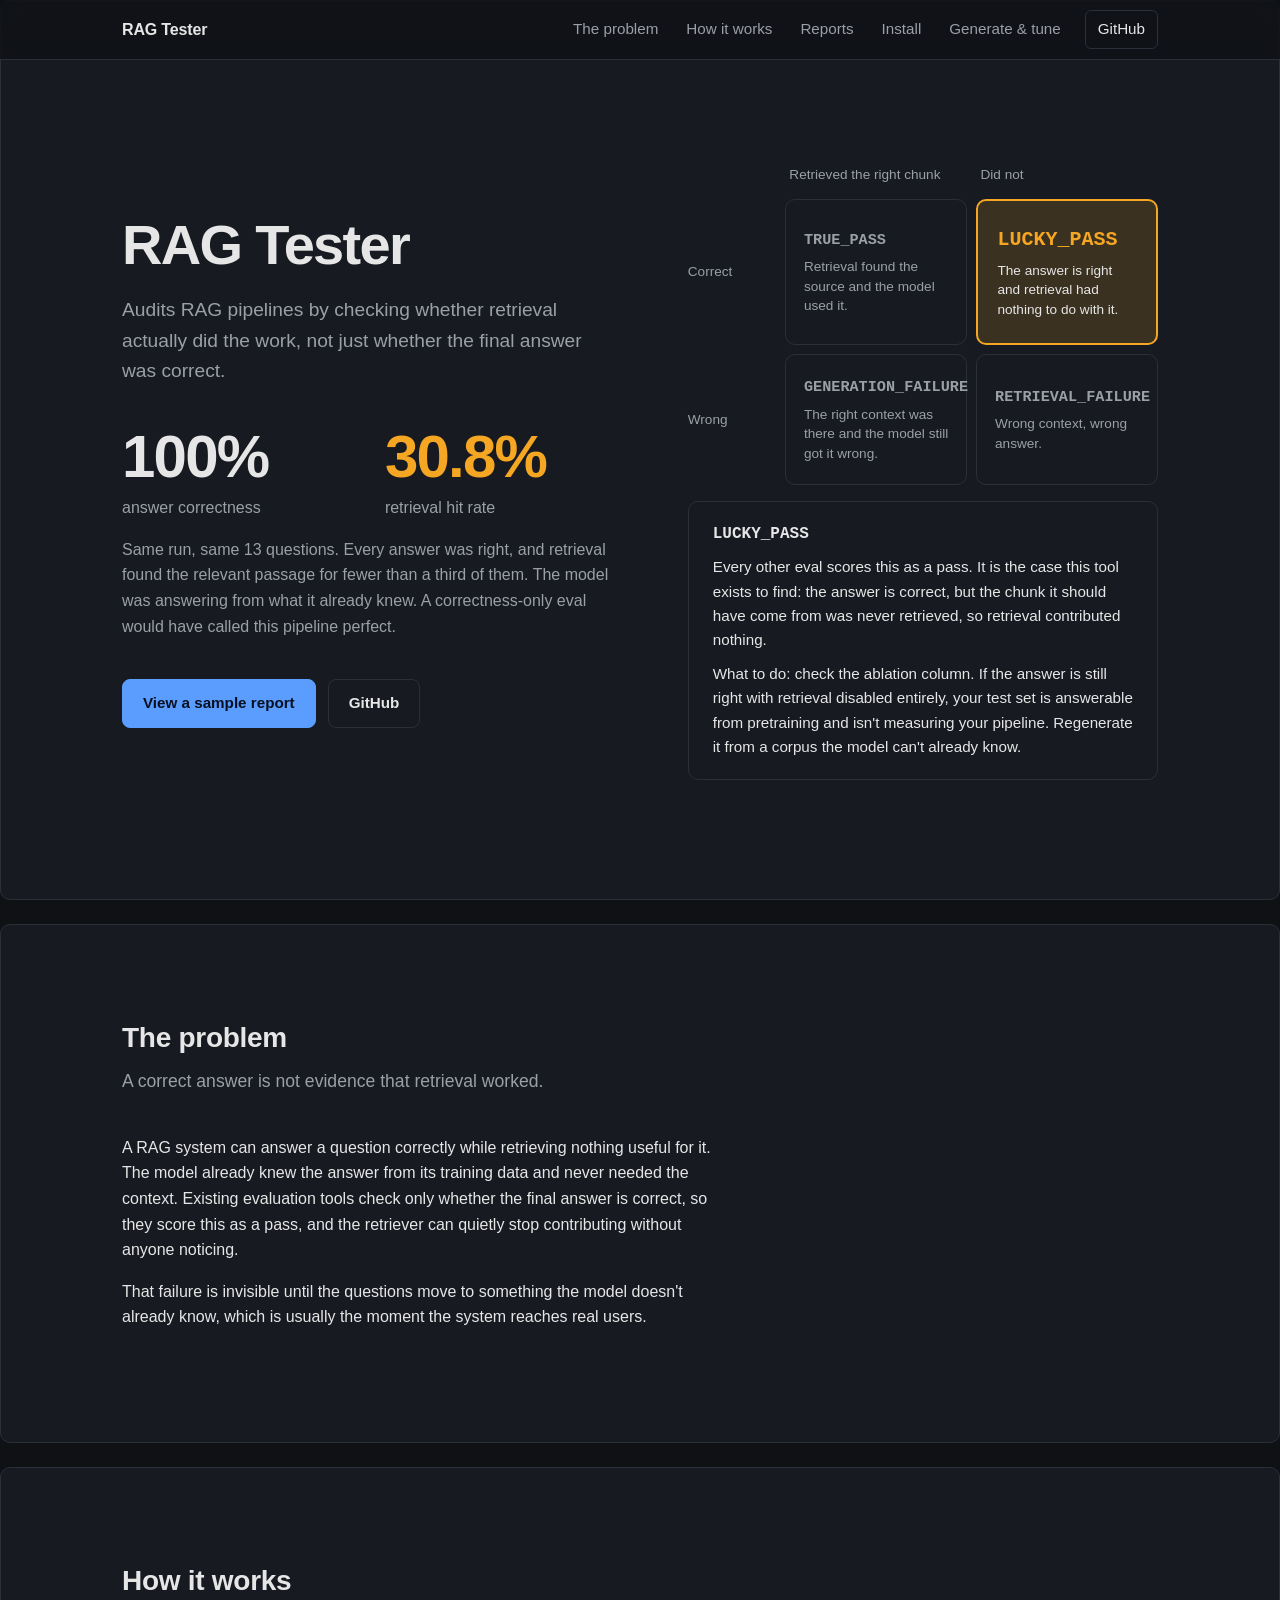
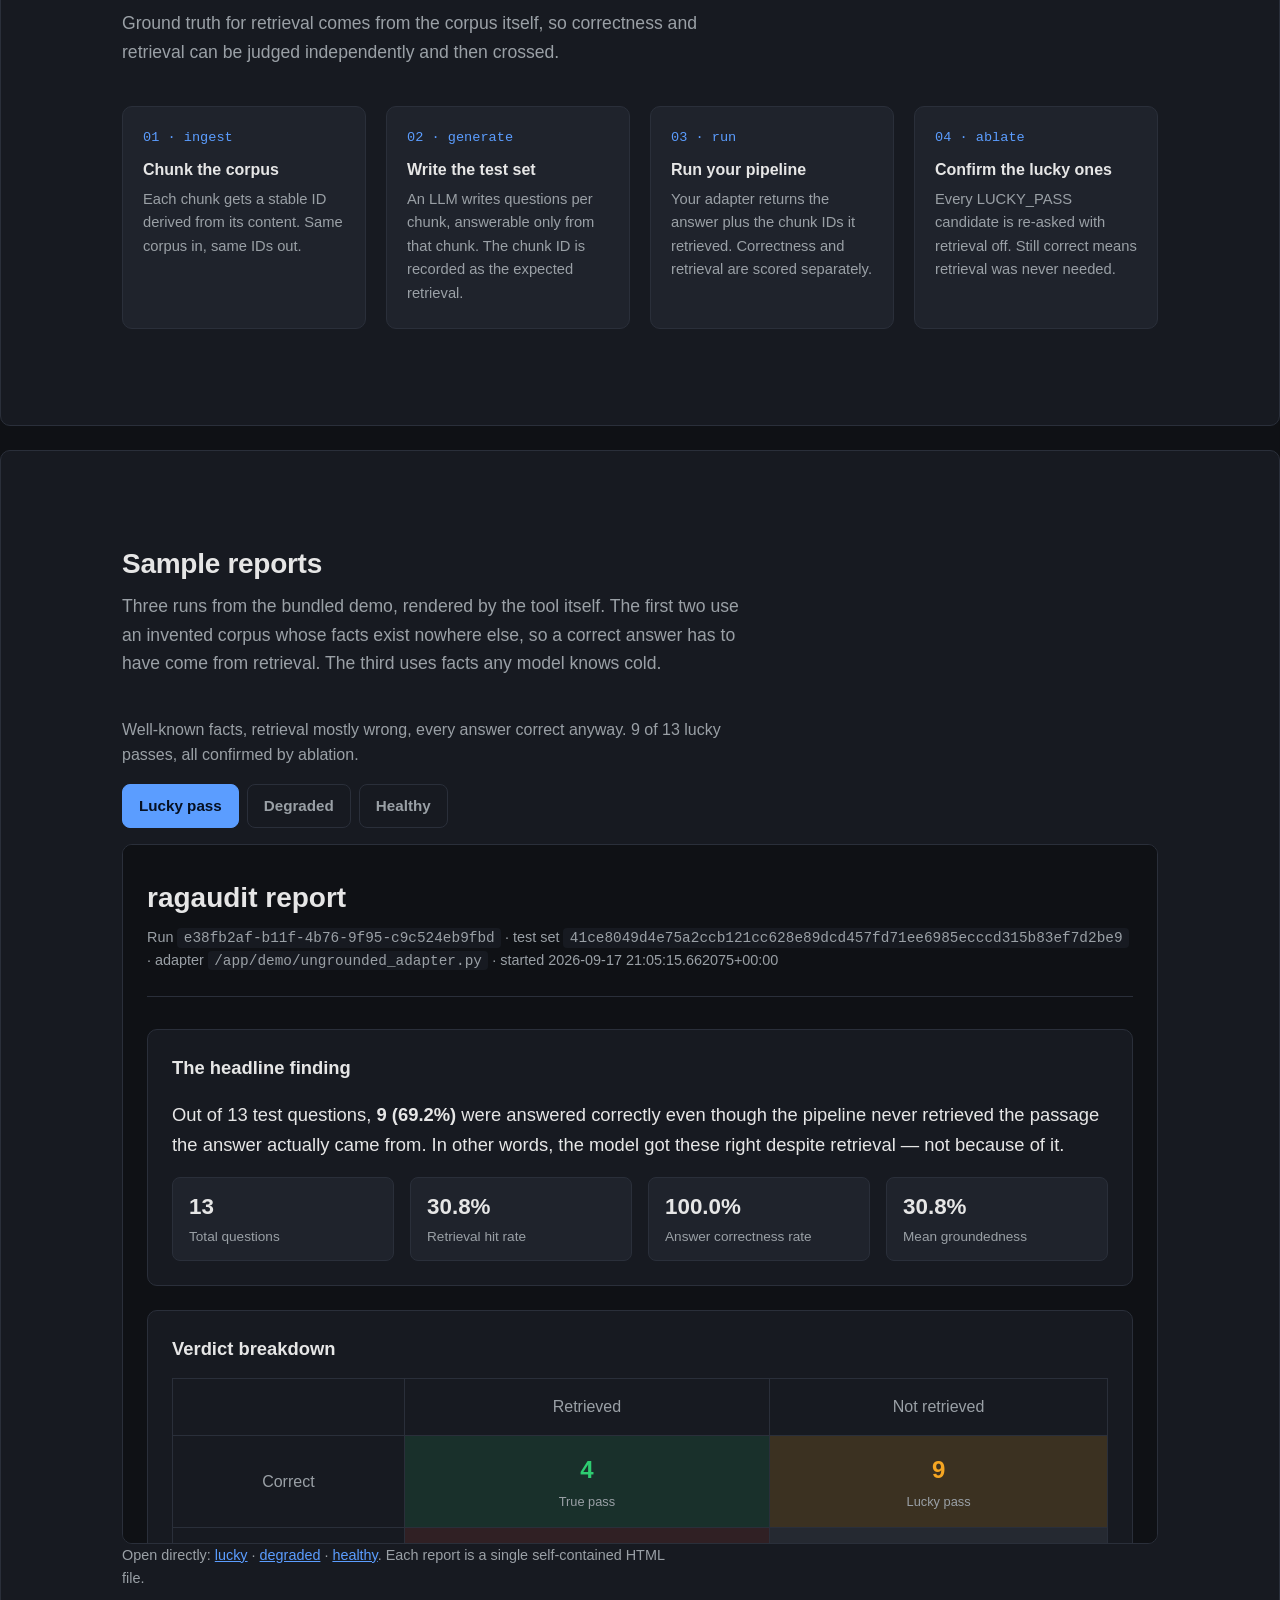
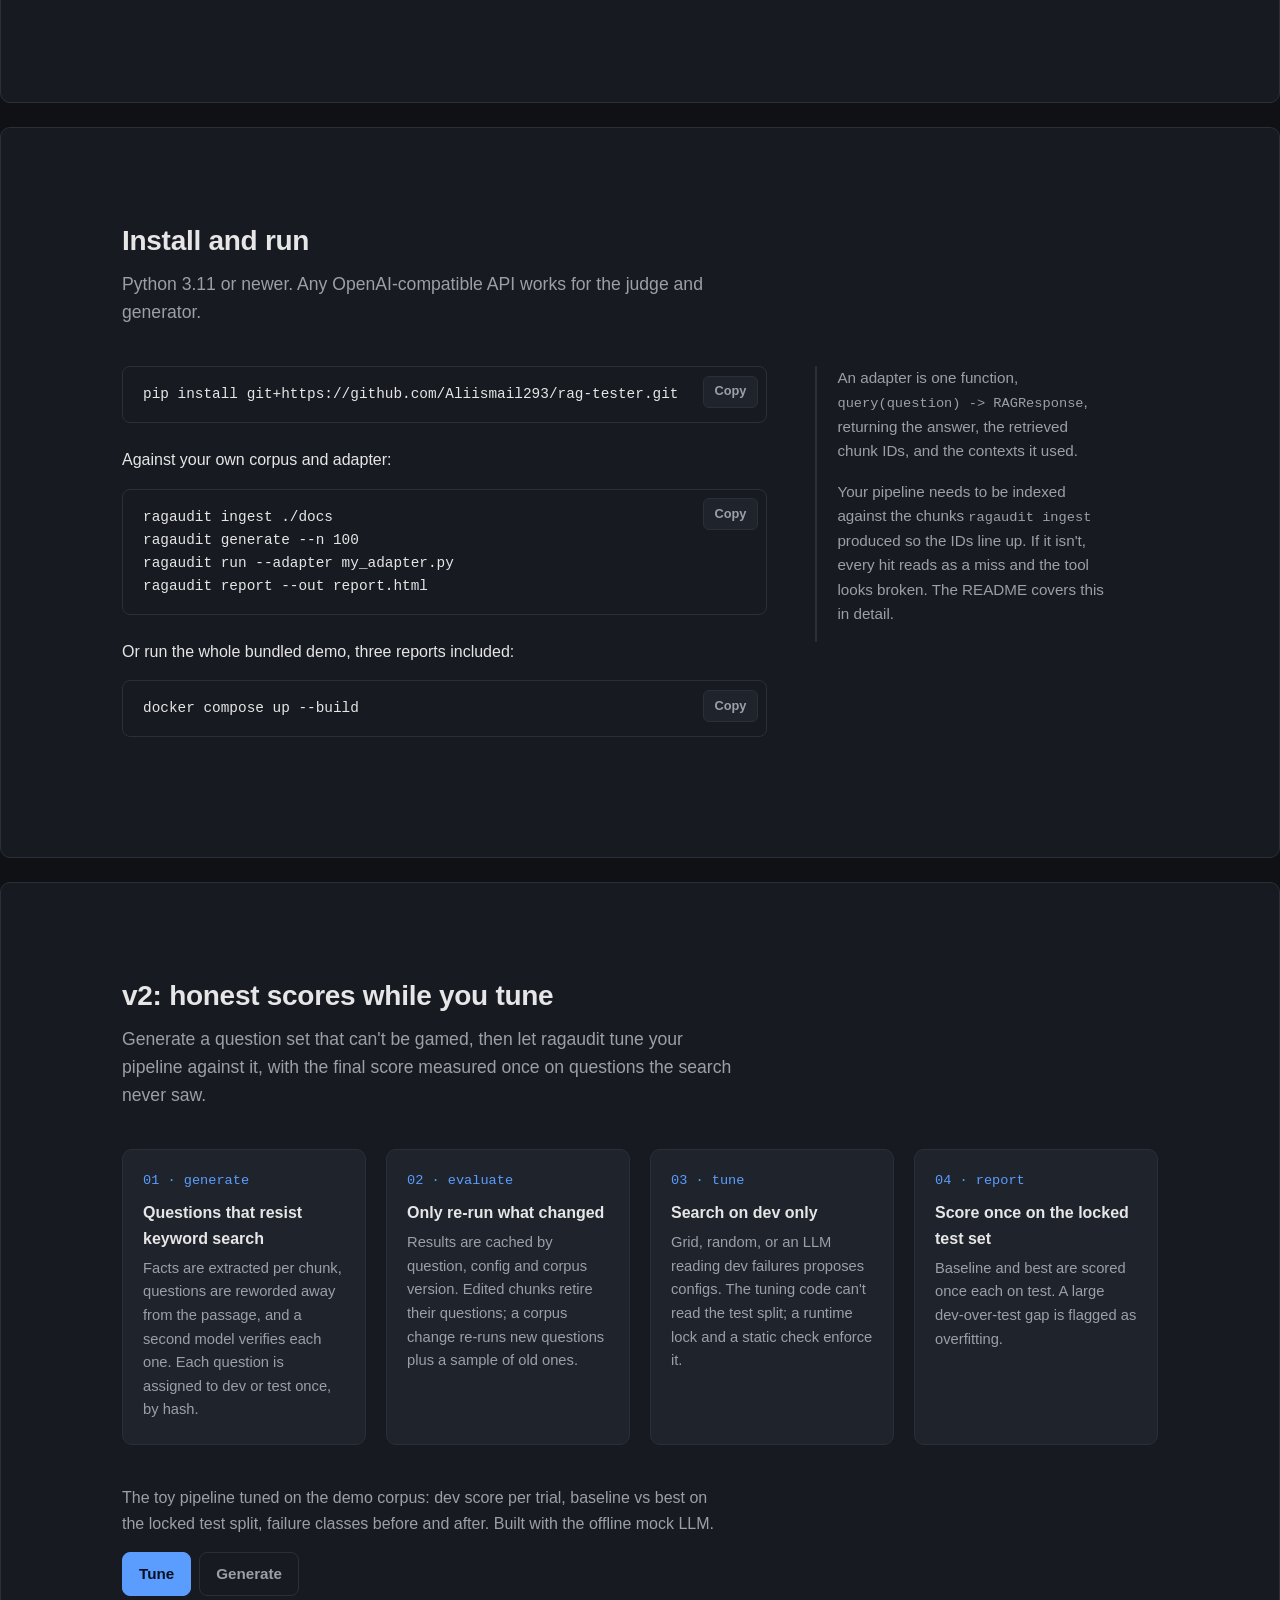
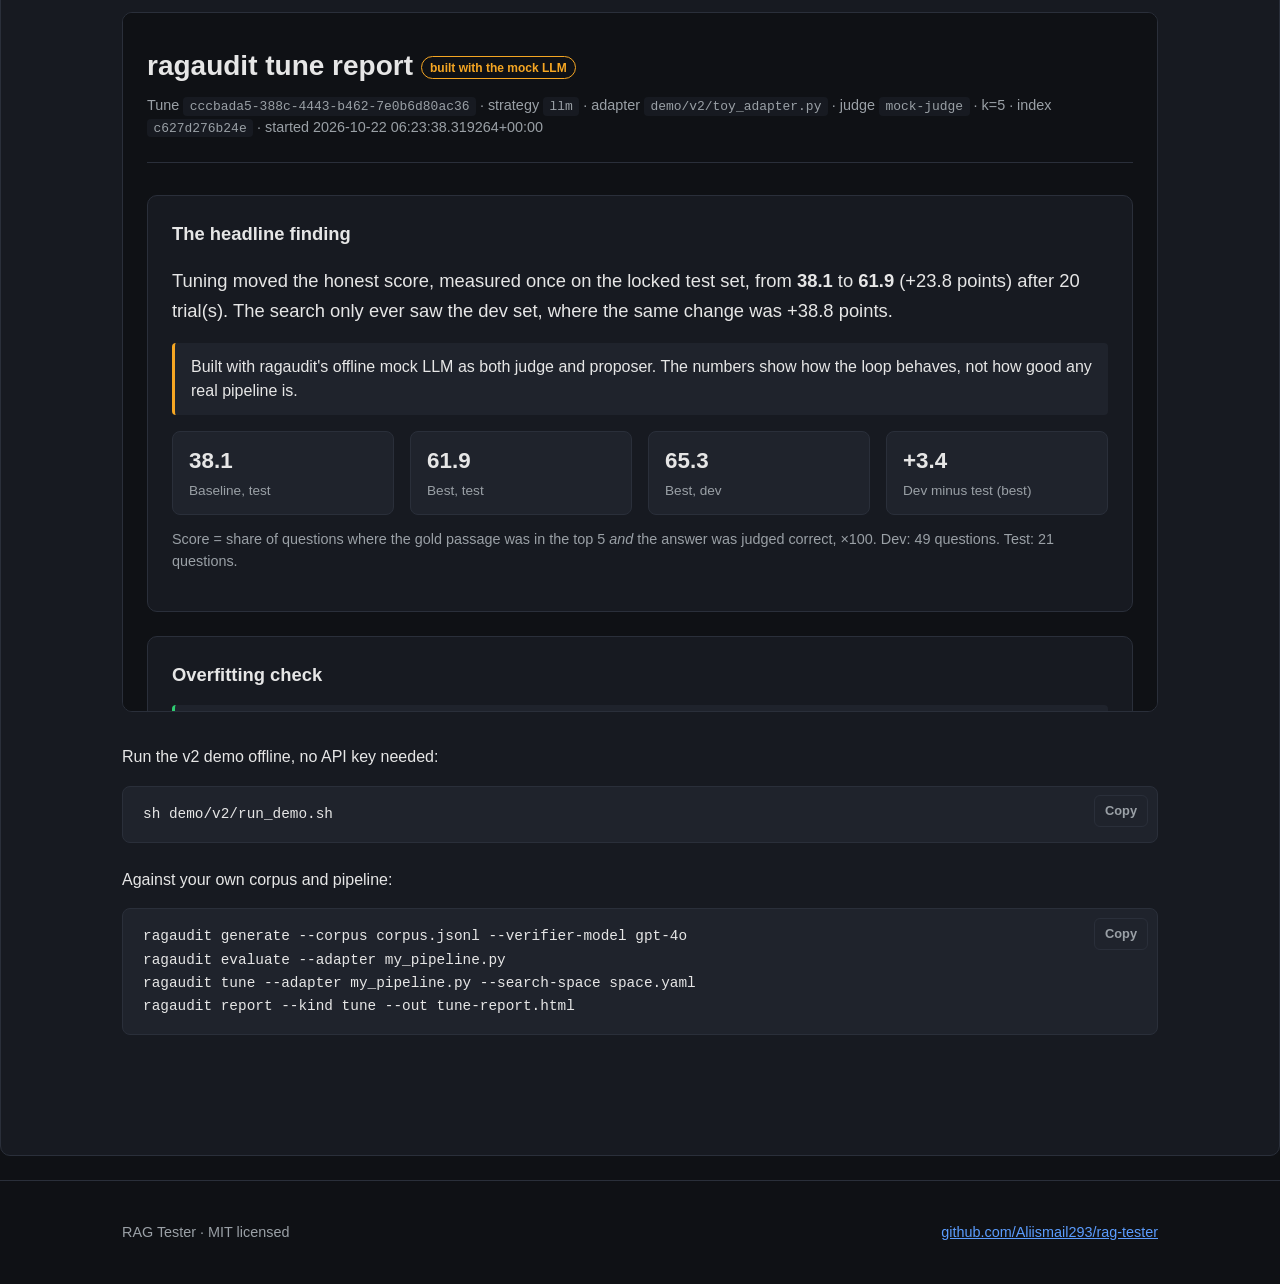
==== docs/index.html @ 1b54f33f "v2 phase 7: demo, sample reports, docs and 0.2.0 demo/v2/run_demo.sh runs generate, evaluate, a corp" ====
<!DOCTYPE html>
<html lang="en" class="ln" data-theme="dark">
<head>
<meta charset="utf-8">
<meta name="viewport" content="width=device-width, initial-scale=1">
<title>RAG Tester</title>
<meta name="description" content="Audits RAG pipelines by checking whether retrieval actually did the work, not just whether the answer was correct.">
<link rel="stylesheet" href="style.css">
</head>
<body class="ln-page">

<nav class="ln-nav" aria-label="Site">
  <div class="ln-col">
    <a class="ln-brand" href="#top">RAG Tester</a>
    <ul class="ln-nav-links">
      <li><a href="#problem">The problem</a></li>
      <li><a href="#how">How it works</a></li>
      <li><a href="#reports">Reports</a></li>
      <li><a href="#install">Install</a></li>
      <li><a href="#v2">Generate &amp; tune</a></li>
      <li><a class="ln-nav-gh" href="https://github.com/Aliismail293/rag-tester">GitHub</a></li>
    </ul>
  </div>
</nav>

<main>

  <section id="top" class="ln-hero">
    <div class="ln-col ln-hero-grid">

      <div>
        <h1>RAG Tester</h1>
        <p class="ln-desc">
          Audits RAG pipelines by checking whether retrieval actually did the work,
          not just whether the final answer was correct.
        </p>

        <div class="ln-stats">
          <div class="ln-stat">
            <span class="value">100%</span>
            <span class="label">answer correctness</span>
          </div>
          <div class="ln-stat ln-stat--lucky">
            <span class="value">30.8%</span>
            <span class="label">retrieval hit rate</span>
          </div>
        </div>
        <p class="ln-stats-note">
          Same run, same 13 questions. Every answer was right, and retrieval found the
          relevant passage for fewer than a third of them. The model was answering from
          what it already knew. A correctness-only eval would have called this pipeline
          perfect.
        </p>

        <div class="ln-actions">
          <a class="ln-btn ln-btn--primary" href="#reports">View a sample report</a>
          <a class="ln-btn ln-btn--secondary" href="https://github.com/Aliismail293/rag-tester">GitHub</a>
        </div>
      </div>

      <div>
        <div class="ln-matrix" role="group" aria-label="The four verdicts">
          <div></div>
          <div class="axis axis--col">Retrieved the right chunk</div>
          <div class="axis axis--col">Did not</div>

          <div class="axis">Correct</div>
          <button type="button" class="ln-cell ln-cell--true" data-verdict="true" aria-pressed="false">
            <span class="verdict">TRUE_PASS</span>
            <span class="explain">Retrieval found the source and the model used it.</span>
          </button>
          <button type="button" class="ln-cell ln-cell--lucky" data-verdict="lucky" aria-pressed="true">
            <span class="verdict">LUCKY_PASS</span>
            <span class="explain">The answer is right and retrieval had nothing to do with it.</span>
          </button>

          <div class="axis">Wrong</div>
          <button type="button" class="ln-cell ln-cell--gen" data-verdict="gen" aria-pressed="false">
            <span class="verdict">GENERATION_FAILURE</span>
            <span class="explain">The right context was there and the model still got it wrong.</span>
          </button>
          <button type="button" class="ln-cell ln-cell--ret" data-verdict="ret" aria-pressed="false">
            <span class="verdict">RETRIEVAL_FAILURE</span>
            <span class="explain">Wrong context, wrong answer.</span>
          </button>
        </div>

        <div class="ln-cell-detail" id="cell-detail" aria-live="polite">
          <div data-detail="lucky" class="is-active">
            <span class="ln-detail-title">LUCKY_PASS</span>
            <p>Every other eval scores this as a pass. It is the case this tool exists to find: the answer is correct, but the chunk it should have come from was never retrieved, so retrieval contributed nothing.</p>
            <p>What to do: check the ablation column. If the answer is still right with retrieval disabled entirely, your test set is answerable from pretraining and isn't measuring your pipeline. Regenerate it from a corpus the model can't already know.</p>
          </div>
          <div data-detail="true">
            <span class="ln-detail-title">TRUE_PASS</span>
            <p>The pipeline worked end to end. The right chunk was retrieved and the answer is grounded in it.</p>
            <p>What to do: nothing. This is the number to protect. Re-run after any change to chunking, embeddings, or top-k and make sure it doesn't move.</p>
          </div>
          <div data-detail="gen">
            <span class="ln-detail-title">GENERATION_FAILURE</span>
            <p>Retrieval did its job. The correct passage was in the context and the model still produced a wrong answer.</p>
            <p>What to do: the retriever is not the problem. Look at the prompt, where in the context window the chunk landed, and whether the chunk is too long for the model to use.</p>
          </div>
          <div data-detail="ret">
            <span class="ln-detail-title">RETRIEVAL_FAILURE</span>
            <p>The wrong context came back and the answer was wrong. This is the honest failure, and the easy one to catch.</p>
            <p>What to do: open the report's retrieval rank column. If the right chunk is ranked 2 or 3, raise top-k. If it's absent entirely, the problem is chunking or embeddings.</p>
          </div>
        </div>
      </div>

    </div>
  </section>

  <section id="problem" class="ln-band ln-band--alt">
    <div class="ln-col">
      <h2>The problem</h2>
      <p class="ln-lead">A correct answer is not evidence that retrieval worked.</p>
      <p>
        A RAG system can answer a question correctly while retrieving nothing useful for
        it. The model already knew the answer from its training data and never needed
        the context. Existing evaluation tools check only whether the final answer is
        correct, so they score this as a pass, and the retriever can quietly stop
        contributing without anyone noticing.
      </p>
      <p>
        That failure is invisible until the questions move to something the model
        doesn't already know, which is usually the moment the system reaches real users.
      </p>
    </div>
  </section>

  <section id="how" class="ln-band">
    <div class="ln-col">
      <h2>How it works</h2>
      <p class="ln-lead">
        Ground truth for retrieval comes from the corpus itself, so correctness and
        retrieval can be judged independently and then crossed.
      </p>
      <div class="ln-steps">
        <div class="ln-step">
          <span class="k">01 &middot; ingest</span>
          <strong>Chunk the corpus</strong>
          <p>Each chunk gets a stable ID derived from its content. Same corpus in, same IDs out.</p>
        </div>
        <div class="ln-step">
          <span class="k">02 &middot; generate</span>
          <strong>Write the test set</strong>
          <p>An LLM writes questions per chunk, answerable only from that chunk. The chunk ID is recorded as the expected retrieval.</p>
        </div>
        <div class="ln-step">
          <span class="k">03 &middot; run</span>
          <strong>Run your pipeline</strong>
          <p>Your adapter returns the answer plus the chunk IDs it retrieved. Correctness and retrieval are scored separately.</p>
        </div>
        <div class="ln-step">
          <span class="k">04 &middot; ablate</span>
          <strong>Confirm the lucky ones</strong>
          <p>Every LUCKY_PASS candidate is re-asked with retrieval off. Still correct means retrieval was never needed.</p>
        </div>
      </div>
    </div>
  </section>

  <section id="reports" class="ln-band ln-band--alt">
    <div class="ln-col">
      <h2>Sample reports</h2>
      <p class="ln-lead">
        Three runs from the bundled demo, rendered by the tool itself. The first two use
        an invented corpus whose facts exist nowhere else, so a correct answer has to
        have come from retrieval. The third uses facts any model knows cold.
      </p>

      <p class="ln-viewer-desc" id="viewer-desc">Well-known facts, retrieval mostly wrong, every answer correct anyway. 9 of 13 lucky passes, all confirmed by ablation.</p>

      <div class="ln-tabs" role="tablist" aria-label="Sample report">
        <button type="button" class="ln-tab" role="tab" aria-selected="true"
          data-src="sample-report-lucky.html"
          data-desc="Well-known facts, retrieval mostly wrong, every answer correct anyway. 9 of 13 lucky passes, all confirmed by ablation.">Lucky pass</button>
        <button type="button" class="ln-tab" role="tab" aria-selected="false"
          data-src="sample-report-degraded.html"
          data-desc="Invented facts and a retriever that returns the wrong chunk 30% of the time. 6 of 18 retrieval failures, none hidden.">Degraded</button>
        <button type="button" class="ln-tab" role="tab" aria-selected="false"
          data-src="sample-report-healthy.html"
          data-desc="The same invented corpus with retrieval working as intended. 18 of 18 true passes.">Healthy</button>
      </div>

      <iframe class="ln-frame" id="report-frame" src="sample-report-lucky.html"
        title="Sample report" loading="lazy"></iframe>
      <p class="ln-viewer-foot">
        Open directly:
        <a href="sample-report-lucky.html">lucky</a> &middot;
        <a href="sample-report-degraded.html">degraded</a> &middot;
        <a href="sample-report-healthy.html">healthy</a>.
        Each report is a single self-contained HTML file.
      </p>
    </div>
  </section>

  <section id="install" class="ln-band">
    <div class="ln-col">
      <h2>Install and run</h2>
      <p class="ln-lead">Python 3.11 or newer. Any OpenAI-compatible API works for the judge and generator.</p>

      <div class="ln-install-grid">
        <div>
          <div class="ln-code">
<pre><code>pip install git+https://github.com/Aliismail293/rag-tester.git</code></pre>
            <button type="button" class="ln-copy" aria-label="Copy install command">Copy</button>
          </div>

          <p>Against your own corpus and adapter:</p>
          <div class="ln-code">
<pre><code>ragaudit ingest ./docs
ragaudit generate --n 100
ragaudit run --adapter my_adapter.py
ragaudit report --out report.html</code></pre>
            <button type="button" class="ln-copy" aria-label="Copy CLI commands">Copy</button>
          </div>

          <p>Or run the whole bundled demo, three reports included:</p>
          <div class="ln-code">
<pre><code>docker compose up --build</code></pre>
            <button type="button" class="ln-copy" aria-label="Copy docker command">Copy</button>
          </div>
        </div>

        <aside class="ln-aside">
          <p>
            An adapter is one function, <code>query(question) -&gt; RAGResponse</code>,
            returning the answer, the retrieved chunk IDs, and the contexts it used.
          </p>
          <p>
            Your pipeline needs to be indexed against the chunks <code>ragaudit ingest</code>
            produced so the IDs line up. If it isn't, every hit reads as a miss and the
            tool looks broken. The README covers this in detail.
          </p>
        </aside>
      </div>
    </div>
  </section>

  <section id="v2" class="ln-band ln-band--alt">
    <div class="ln-col">
      <h2>v2: honest scores while you tune</h2>
      <p class="ln-lead">
        Generate a question set that can't be gamed, then let ragaudit tune your pipeline
        against it, with the final score measured once on questions the search never saw.
      </p>
      <div class="ln-steps">
        <div class="ln-step">
          <span class="k">01 &middot; generate</span>
          <strong>Questions that resist keyword search</strong>
          <p>Facts are extracted per chunk, questions are reworded away from the passage, and a second model verifies each one. Each question is assigned to dev or test once, by hash.</p>
        </div>
        <div class="ln-step">
          <span class="k">02 &middot; evaluate</span>
          <strong>Only re-run what changed</strong>
          <p>Results are cached by question, config and corpus version. Edited chunks retire their questions; a corpus change re-runs new questions plus a sample of old ones.</p>
        </div>
        <div class="ln-step">
          <span class="k">03 &middot; tune</span>
          <strong>Search on dev only</strong>
          <p>Grid, random, or an LLM reading dev failures proposes configs. The tuning code can't read the test split; a runtime lock and a static check enforce it.</p>
        </div>
        <div class="ln-step">
          <span class="k">04 &middot; report</span>
          <strong>Score once on the locked test set</strong>
          <p>Baseline and best are scored once each on test. A large dev-over-test gap is flagged as overfitting.</p>
        </div>
      </div>

      <p class="ln-viewer-desc" id="v2-viewer-desc" style="margin-top: 2.5rem">The toy pipeline tuned on the demo corpus: dev score per trial, baseline vs best on the locked test split, failure classes before and after. Built with the offline mock LLM.</p>

      <div class="ln-tabs" role="tablist" aria-label="Sample v2 report">
        <button type="button" class="ln-tab" role="tab" aria-selected="true"
          data-src="sample-report-v2-tune.html"
          data-desc="The toy pipeline tuned on the demo corpus: dev score per trial, baseline vs best on the locked test split, failure classes before and after. Built with the offline mock LLM.">Tune</button>
        <button type="button" class="ln-tab" role="tab" aria-selected="false"
          data-src="sample-report-v2-generate.html"
          data-desc="One generate run on the demo corpus: what was kept, why the rest was rejected, and how far questions drifted from their passage's wording. Built with the offline mock LLM.">Generate</button>
      </div>

      <iframe class="ln-frame" id="v2-report-frame" src="sample-report-v2-tune.html"
        title="Sample v2 report" loading="lazy"></iframe>

      <p style="margin-top: 2rem">Run the v2 demo offline, no API key needed:</p>
      <div class="ln-code">
<pre><code>sh demo/v2/run_demo.sh</code></pre>
        <button type="button" class="ln-copy" aria-label="Copy demo command">Copy</button>
      </div>
      <p>Against your own corpus and pipeline:</p>
      <div class="ln-code">
<pre><code>ragaudit generate --corpus corpus.jsonl --verifier-model gpt-4o
ragaudit evaluate --adapter my_pipeline.py
ragaudit tune --adapter my_pipeline.py --search-space space.yaml
ragaudit report --kind tune --out tune-report.html</code></pre>
        <button type="button" class="ln-copy" aria-label="Copy v2 CLI commands">Copy</button>
      </div>
    </div>
  </section>

</main>

<footer class="ln-footer">
  <div class="ln-col">
    <span>RAG Tester &middot; MIT licensed</span>
    <a href="https://github.com/Aliismail293/rag-tester">github.com/Aliismail293/rag-tester</a>
  </div>
</footer>

<script>
(function () {
  "use strict";

  // Interactive 2x2: one cell selected at a time, detail panel follows.
  var cells = Array.prototype.slice.call(document.querySelectorAll(".ln-cell"));
  var details = Array.prototype.slice.call(document.querySelectorAll("#cell-detail [data-detail]"));

  function selectCell(verdict) {
    cells.forEach(function (c) {
      c.setAttribute("aria-pressed", c.getAttribute("data-verdict") === verdict ? "true" : "false");
    });
    details.forEach(function (d) {
      d.classList.toggle("is-active", d.getAttribute("data-detail") === verdict);
    });
  }

  cells.forEach(function (c) {
    c.addEventListener("click", function () {
      selectCell(c.getAttribute("data-verdict"));
    });
  });

  // Report viewers: tabs swap the iframe src and the one-line description.
  function setUpViewer(sectionSelector, frameId, descId) {
    var tabs = Array.prototype.slice.call(document.querySelectorAll(sectionSelector + " .ln-tab"));
    var frame = document.getElementById(frameId);
    var desc = document.getElementById(descId);

    function selectTab(tab) {
      tabs.forEach(function (t) {
        t.setAttribute("aria-selected", t === tab ? "true" : "false");
      });
      var src = tab.getAttribute("data-src");
      if (frame.getAttribute("src") !== src) {
        frame.setAttribute("src", src);
      }
      desc.textContent = tab.getAttribute("data-desc");
    }

    tabs.forEach(function (t) {
      t.addEventListener("click", function () { selectTab(t); });
    });
    selectTab(tabs[0]);
  }

  setUpViewer("#reports", "report-frame", "viewer-desc");
  setUpViewer("#v2", "v2-report-frame", "v2-viewer-desc");

  // Copy buttons.
  function fallbackCopy(text) {
    var ta = document.createElement("textarea");
    ta.value = text;
    ta.setAttribute("readonly", "");
    ta.style.position = "fixed";
    ta.style.top = "-1000px";
    document.body.appendChild(ta);
    ta.select();
    var ok = false;
    try { ok = document.execCommand("copy"); } catch (e) { ok = false; }
    document.body.removeChild(ta);
    return ok;
  }

  function confirmCopy(btn) {
    var original = btn.textContent;
    btn.textContent = "Copied";
    btn.classList.add("is-done");
    window.setTimeout(function () {
      btn.textContent = original;
      btn.classList.remove("is-done");
    }, 1500);
  }

  Array.prototype.slice.call(document.querySelectorAll(".ln-copy")).forEach(function (btn) {
    btn.addEventListener("click", function () {
      var pre = btn.parentNode.querySelector("pre");
      var text = pre ? pre.textContent : "";
      if (navigator.clipboard && window.isSecureContext) {
        navigator.clipboard.writeText(text).then(function () { confirmCopy(btn); }, function () {
          if (fallbackCopy(text)) { confirmCopy(btn); }
        });
      } else if (fallbackCopy(text)) {
        confirmCopy(btn);
      }
    });
  });
})();
</script>

</body>
</html>
---- docs/style.css ----
/* GENERATED FILE — do not edit directly.
   Source of truth: src/ragaudit/report/templates/style.css
   Regenerate with: python scripts/sync_landing_css.py */

/* Shared stylesheet for the ragaudit HTML report and the docs/ landing page.
   Dark theme, system font stack, no external fonts or frameworks. */

:root {
  --bg: #0f1115;
  --surface: #171a21;
  --surface-raised: #1f232c;
  --border: #2a2f3a;
  --text: #e6e6e6;
  --text-muted: #9aa0a6;
  --accent: #5b9dff;

  --true-pass: #2ecc71;
  --lucky-pass: #f5a623;
  --generation-failure: #e74c3c;
  --retrieval-failure: #8a94a6;

  --true-pass-bg: rgba(46, 204, 113, 0.12);
  --lucky-pass-bg: rgba(245, 166, 35, 0.16);
  --generation-failure-bg: rgba(231, 76, 60, 0.12);
  --retrieval-failure-bg: rgba(138, 148, 166, 0.12);
}

* {
  box-sizing: border-box;
}

body {
  margin: 0;
  padding: 0;
  background: var(--bg);
  color: var(--text);
  font-family: -apple-system, BlinkMacSystemFont, "Segoe UI", Roboto, Helvetica, Arial, sans-serif;
  line-height: 1.5;
}

.container {
  max-width: 1080px;
  margin: 0 auto;
  padding: 2rem 1.5rem 4rem;
}

header.report-header {
  margin-bottom: 2rem;
  padding-bottom: 1.5rem;
  border-bottom: 1px solid var(--border);
}

header.report-header h1 {
  margin: 0 0 0.5rem;
  font-size: 1.75rem;
}

.meta {
  color: var(--text-muted);
  font-size: 0.9rem;
}

.meta code {
  background: var(--surface);
  padding: 0.1rem 0.4rem;
  border-radius: 4px;
}

section {
  background: var(--surface);
  border: 1px solid var(--border);
  border-radius: 10px;
  padding: 1.5rem;
  margin-bottom: 1.5rem;
}

section h2 {
  margin-top: 0;
  font-size: 1.15rem;
}

.headline-sentence {
  font-size: 1.15rem;
  line-height: 1.6;
}

.stats-grid {
  display: grid;
  grid-template-columns: repeat(auto-fit, minmax(160px, 1fr));
  gap: 1rem;
}

.stat {
  background: var(--surface-raised);
  border: 1px solid var(--border);
  border-radius: 8px;
  padding: 0.75rem 1rem;
}

.stat .value {
  font-size: 1.4rem;
  font-weight: 600;
  display: block;
}

.stat .label {
  color: var(--text-muted);
  font-size: 0.85rem;
}

table.matrix-table {
  border-collapse: collapse;
  width: 100%;
  text-align: center;
}

table.matrix-table th,
table.matrix-table td {
  border: 1px solid var(--border);
  padding: 1rem;
}

table.matrix-table th {
  color: var(--text-muted);
  font-weight: 500;
}

table.matrix-table td {
  font-size: 1.5rem;
  font-weight: 700;
}

.cell-label {
  display: block;
  font-size: 0.8rem;
  font-weight: 400;
  color: var(--text-muted);
  margin-top: 0.25rem;
}

.cell-true-pass {
  background: var(--true-pass-bg);
  color: var(--true-pass);
}

.cell-lucky-pass {
  background: var(--lucky-pass-bg);
  color: var(--lucky-pass);
}

.cell-generation-failure {
  background: var(--generation-failure-bg);
  color: var(--generation-failure);
}

.cell-retrieval-failure {
  background: var(--retrieval-failure-bg);
  color: var(--retrieval-failure);
}

.warning {
  color: var(--lucky-pass);
}

.filter-bar {
  display: flex;
  flex-wrap: wrap;
  gap: 0.5rem;
  margin-bottom: 1rem;
}

.filter-btn {
  background: var(--surface-raised);
  color: var(--text);
  border: 1px solid var(--border);
  border-radius: 999px;
  padding: 0.4rem 0.9rem;
  font-size: 0.85rem;
  cursor: pointer;
}

.filter-btn:hover {
  border-color: var(--accent);
}

.filter-btn.active {
  background: var(--accent);
  border-color: var(--accent);
  color: #061021;
  font-weight: 600;
}

table#case-table {
  border-collapse: collapse;
  width: 100%;
}

table#case-table th,
table#case-table td {
  border-bottom: 1px solid var(--border);
  padding: 0.6rem 0.75rem;
  text-align: left;
  vertical-align: top;
}

table#case-table th {
  color: var(--text-muted);
  font-weight: 500;
  user-select: none;
}

table#case-table th[data-sort]::after {
  content: " \2195";
  color: var(--text-muted);
  font-size: 0.75rem;
}

.badge {
  display: inline-block;
  padding: 0.15rem 0.6rem;
  border-radius: 999px;
  font-size: 0.8rem;
  font-weight: 600;
}

.badge-true_pass {
  background: var(--true-pass-bg);
  color: var(--true-pass);
}

.badge-lucky_pass {
  background: var(--lucky-pass-bg);
  color: var(--lucky-pass);
}

.badge-generation_failure {
  background: var(--generation-failure-bg);
  color: var(--generation-failure);
}

.badge-retrieval_failure {
  background: var(--retrieval-failure-bg);
  color: var(--retrieval-failure);
}

details summary {
  cursor: pointer;
  color: var(--accent);
}

details dl {
  margin: 0.75rem 0 0;
}

details dt {
  color: var(--text-muted);
  font-size: 0.8rem;
  margin-top: 0.6rem;
}

details dd {
  margin: 0.2rem 0 0;
  white-space: pre-wrap;
}

details ol {
  margin: 0.2rem 0 0;
  padding-left: 1.2rem;
}

a {
  color: var(--accent);
}

/* --- Code blocks (shared) --- */

pre,
code {
  font-family: ui-monospace, SFMono-Regular, Menlo, Consolas, "Liberation Mono", monospace;
}

code {
  font-size: 0.9em;
}

pre {
  background: var(--surface);
  border: 1px solid var(--border);
  border-radius: 8px;
  padding: 1rem 1.25rem;
  margin: 0;
  overflow-x: auto;
  font-size: 0.9rem;
  line-height: 1.6;
  color: var(--text);
}

pre code {
  font-size: inherit;
}

/* --- Landing page (docs/index.html) ---
   Everything below is scoped under html.ln / body.ln-page so the report
   styles above are untouched. The page uses full-width bands with the
   text held in an 1100px column. */

:root {
  --accent-hover: #78afff;
  --accent-ink: #061021;
  --nav-h: 60px;
}

html.ln {
  scroll-behavior: smooth;
  scroll-padding-top: calc(var(--nav-h) + 16px);
}

body.ln-page {
  line-height: 1.6;
}

.ln-col {
  max-width: 1100px;
  margin: 0 auto;
  padding: 0 2rem;
}

/* Nav */

.ln-nav {
  position: fixed;
  top: 0;
  left: 0;
  right: 0;
  height: var(--nav-h);
  z-index: 10;
  background: rgba(15, 17, 21, 0.78);
  -webkit-backdrop-filter: blur(10px);
  backdrop-filter: blur(10px);
  border-bottom: 1px solid var(--border);
}

.ln-nav .ln-col {
  height: 100%;
  display: flex;
  align-items: center;
  justify-content: space-between;
}

.ln-brand {
  color: var(--text);
  text-decoration: none;
  font-weight: 700;
  letter-spacing: -0.01em;
}

.ln-nav-links {
  display: flex;
  align-items: center;
  gap: 0.25rem;
  list-style: none;
  margin: 0;
  padding: 0;
}

.ln-nav-links a {
  display: inline-block;
  color: var(--text-muted);
  text-decoration: none;
  font-size: 0.95rem;
  padding: 0.4rem 0.75rem;
  border-radius: 6px;
  transition: color 150ms, background-color 150ms;
}

.ln-nav-links a:hover {
  color: var(--text);
  background: var(--surface-raised);
}

.ln-nav-links a.ln-nav-gh {
  color: var(--text);
  border: 1px solid var(--border);
  margin-left: 0.5rem;
}

.ln-nav-links a.ln-nav-gh:hover {
  border-color: var(--accent);
}

/* Focus, shared by every interactive element on the page */

.ln-page a:focus-visible,
.ln-page button:focus-visible {
  outline: 2px solid var(--accent);
  outline-offset: 2px;
}

/* Bands */

.ln-band {
  padding: 6rem 0;
}

.ln-band--alt {
  background: var(--surface);
  border-top: 1px solid var(--border);
  border-bottom: 1px solid var(--border);
}

.ln-band--alt pre {
  background: var(--surface-raised);
}

.ln-band h2 {
  font-size: 1.75rem;
  line-height: 1.2;
  letter-spacing: -0.01em;
  margin: 0 0 0.75rem;
}

.ln-band .ln-lead {
  color: var(--text-muted);
  font-size: 1.1rem;
  max-width: 64ch;
  margin: 0 0 2.5rem;
}

.ln-band p {
  max-width: 68ch;
  margin: 0 0 1rem;
}

/* Hero */

.ln-hero {
  min-height: 100vh;
  padding-top: calc(var(--nav-h) + 3rem);
  padding-bottom: 4rem;
  display: flex;
  align-items: center;
}

.ln-hero-grid {
  display: grid;
  grid-template-columns: 1.05fr 1fr;
  gap: 4.5rem;
  align-items: center;
  width: 100%;
}

.ln-hero h1 {
  font-size: 3.5rem;
  line-height: 1.05;
  letter-spacing: -0.03em;
  margin: 0 0 1.25rem;
}

.ln-hero .ln-desc {
  font-size: 1.2rem;
  color: var(--text-muted);
  max-width: 34rem;
  margin: 0 0 2.5rem;
}

.ln-stats {
  display: grid;
  grid-template-columns: repeat(2, minmax(0, 1fr));
  gap: 2rem;
  margin: 0 0 1rem;
}

.ln-stat .value {
  display: block;
  font-size: 3.75rem;
  font-weight: 700;
  line-height: 1;
  letter-spacing: -0.03em;
}

.ln-stat .label {
  display: block;
  margin-top: 0.5rem;
  color: var(--text-muted);
}

.ln-stat--lucky .value {
  color: var(--lucky-pass);
}

.ln-stats-note {
  color: var(--text-muted);
  max-width: 34rem;
  margin: 0 0 2.5rem;
}

.ln-actions {
  display: flex;
  gap: 0.75rem;
  flex-wrap: wrap;
}

/* Buttons */

.ln-btn {
  display: inline-flex;
  align-items: center;
  padding: 0.7rem 1.25rem;
  border-radius: 8px;
  font: inherit;
  font-weight: 600;
  font-size: 0.95rem;
  text-decoration: none;
  cursor: pointer;
  border: 1px solid transparent;
  transition: background-color 150ms, border-color 150ms, color 150ms;
}

.ln-btn--primary {
  background: var(--accent);
  color: var(--accent-ink);
  border-color: var(--accent);
}

.ln-btn--primary:hover {
  background: var(--accent-hover);
  border-color: var(--accent-hover);
}

.ln-btn--secondary {
  background: transparent;
  color: var(--text);
  border-color: var(--border);
}

.ln-btn--secondary:hover {
  border-color: var(--accent);
  color: var(--accent);
}

/* Interactive 2x2 */

.ln-matrix {
  display: grid;
  grid-template-columns: 5.5rem repeat(2, minmax(0, 1fr));
  gap: 0.6rem;
}

.ln-matrix .axis {
  color: var(--text-muted);
  font-size: 0.85rem;
  display: flex;
  align-items: center;
}

.ln-matrix .axis--col {
  padding-left: 0.25rem;
  padding-bottom: 0.25rem;
}

.ln-cell {
  display: block;
  width: 100%;
  text-align: left;
  font: inherit;
  color: var(--text);
  background: var(--surface);
  border: 1px solid var(--border);
  border-radius: 10px;
  padding: 1.25rem 1.1rem;
  cursor: pointer;
  transition: border-color 150ms, background-color 150ms;
}

.ln-cell .verdict {
  display: block;
  font-family: ui-monospace, SFMono-Regular, Menlo, Consolas, "Liberation Mono", monospace;
  font-size: 0.95rem;
  font-weight: 600;
  color: var(--text-muted);
  margin-bottom: 0.3rem;
  transition: color 150ms;
}

.ln-cell .explain {
  display: block;
  color: var(--text-muted);
  font-size: 0.85rem;
  line-height: 1.45;
}

.ln-cell:hover {
  border-color: var(--text-muted);
}

.ln-cell[aria-pressed="true"] {
  border-color: var(--cell-border);
  background: var(--cell-bg);
}

.ln-cell[aria-pressed="true"] .verdict {
  color: var(--cell);
}

.ln-cell[aria-pressed="true"] .explain {
  color: var(--text);
}

.ln-cell--true  { --cell: var(--true-pass); --cell-border: var(--true-pass); --cell-bg: var(--true-pass-bg); }
.ln-cell--lucky { --cell: var(--lucky-pass); --cell-border: var(--lucky-pass); --cell-bg: var(--lucky-pass-bg); }
.ln-cell--gen   { --cell: var(--generation-failure); --cell-border: var(--generation-failure); --cell-bg: var(--generation-failure-bg); }
.ln-cell--ret   { --cell: var(--retrieval-failure); --cell-border: var(--retrieval-failure); --cell-bg: var(--retrieval-failure-bg); }

/* Lucky is always the dominant cell, selected or not. */
.ln-cell--lucky {
  border-color: var(--lucky-pass);
  padding: 1.5rem 1.25rem;
}

.ln-cell--lucky .verdict {
  font-size: 1.25rem;
  color: var(--lucky-pass);
}

.ln-cell--lucky[aria-pressed="true"] {
  border-width: 2px;
  padding: calc(1.5rem - 1px) calc(1.25rem - 1px);
}

.ln-cell-detail {
  margin-top: 1rem;
  border: 1px solid var(--border);
  border-radius: 10px;
  background: var(--surface);
  padding: 1.25rem 1.5rem;
  min-height: 9.5rem;
}

.ln-cell-detail .ln-detail-title {
  display: block;
  font-family: ui-monospace, SFMono-Regular, Menlo, Consolas, "Liberation Mono", monospace;
  font-weight: 600;
  margin-bottom: 0.5rem;
}

.ln-cell-detail p {
  margin: 0 0 0.6rem;
  font-size: 0.95rem;
  max-width: none;
}

.ln-cell-detail p:last-child {
  margin-bottom: 0;
}

.ln-cell-detail [data-detail] {
  display: none;
}

.ln-cell-detail [data-detail].is-active {
  display: block;
}

/* How it works */

.ln-steps {
  display: grid;
  grid-template-columns: repeat(4, minmax(0, 1fr));
  gap: 1.25rem;
  counter-reset: step;
}

.ln-step {
  border: 1px solid var(--border);
  border-radius: 10px;
  background: var(--surface-raised);
  padding: 1.25rem 1.25rem 1.4rem;
}

.ln-step .k {
  display: block;
  font-family: ui-monospace, SFMono-Regular, Menlo, Consolas, "Liberation Mono", monospace;
  color: var(--accent);
  font-size: 0.85rem;
  margin-bottom: 0.5rem;
}

.ln-step strong {
  display: block;
  margin-bottom: 0.35rem;
}

.ln-step p {
  margin: 0;
  color: var(--text-muted);
  font-size: 0.92rem;
}

/* Report viewer */

.ln-viewer-desc {
  min-height: 1.6em;
  margin: 0 0 1rem;
  color: var(--text-muted);
}

.ln-tabs {
  display: flex;
  gap: 0.5rem;
  margin: 0 0 1rem;
  flex-wrap: wrap;
}

.ln-tab {
  font: inherit;
  font-size: 0.95rem;
  font-weight: 600;
  color: var(--text-muted);
  background: var(--surface);
  border: 1px solid var(--border);
  border-radius: 8px;
  padding: 0.55rem 1rem;
  cursor: pointer;
  transition: color 150ms, border-color 150ms, background-color 150ms;
}

.ln-tab:hover {
  color: var(--text);
  border-color: var(--text-muted);
}

.ln-tab[aria-selected="true"] {
  color: var(--accent-ink);
  background: var(--accent);
  border-color: var(--accent);
}

.ln-frame {
  display: block;
  width: 100%;
  height: 700px;
  border: 1px solid var(--border);
  border-radius: 10px;
  background: var(--bg);
}

.ln-viewer-foot {
  margin-top: 0.75rem;
  font-size: 0.9rem;
  color: var(--text-muted);
}

/* Install: code blocks with copy buttons */

.ln-code {
  position: relative;
  margin: 0 0 1.5rem;
}

.ln-code pre {
  padding-right: 5.5rem;
}

.ln-copy {
  position: absolute;
  top: 0.6rem;
  right: 0.6rem;
  font: inherit;
  font-size: 0.8rem;
  font-weight: 600;
  color: var(--text-muted);
  background: var(--surface-raised);
  border: 1px solid var(--border);
  border-radius: 6px;
  padding: 0.3rem 0.65rem;
  cursor: pointer;
  transition: color 150ms, border-color 150ms, background-color 150ms;
}

.ln-copy:hover {
  color: var(--text);
  border-color: var(--accent);
}

.ln-copy.is-done {
  color: var(--true-pass);
  border-color: var(--true-pass);
}

.ln-install-grid {
  display: grid;
  grid-template-columns: 1.15fr 0.85fr;
  gap: 3rem;
  align-items: start;
}

.ln-aside {
  border-left: 2px solid var(--border);
  padding-left: 1.25rem;
  color: var(--text-muted);
  font-size: 0.95rem;
}

.ln-aside p {
  max-width: none;
}

/* Footer */

.ln-footer {
  border-top: 1px solid var(--border);
  padding: 2.5rem 0;
  color: var(--text-muted);
  font-size: 0.9rem;
}

.ln-footer .ln-col {
  display: flex;
  justify-content: space-between;
  gap: 1rem;
  flex-wrap: wrap;
}

/* Responsive */

@media (max-width: 960px) {
  .ln-hero-grid {
    grid-template-columns: 1fr;
    gap: 3rem;
  }

  .ln-hero {
    min-height: 0;
  }

  .ln-steps {
    grid-template-columns: repeat(2, minmax(0, 1fr));
  }

  .ln-install-grid {
    grid-template-columns: 1fr;
  }

  .ln-aside {
    border-left: 0;
    padding-left: 0;
  }
}

@media (max-width: 720px) {
  .ln-col {
    padding: 0 1.25rem;
  }

  .ln-nav-links a:not(.ln-nav-gh) {
    display: none;
  }

  .ln-band {
    padding: 4rem 0;
  }

  .ln-hero h1 {
    font-size: 2.5rem;
  }

  .ln-stats {
    gap: 1.25rem;
  }

  .ln-stat .value {
    font-size: 2.75rem;
  }

  .ln-matrix {
    grid-template-columns: 1fr;
  }

  .ln-matrix .axis--col {
    display: none;
  }

  .ln-steps {
    grid-template-columns: 1fr;
  }

  .ln-frame {
    height: 480px;
  }
}
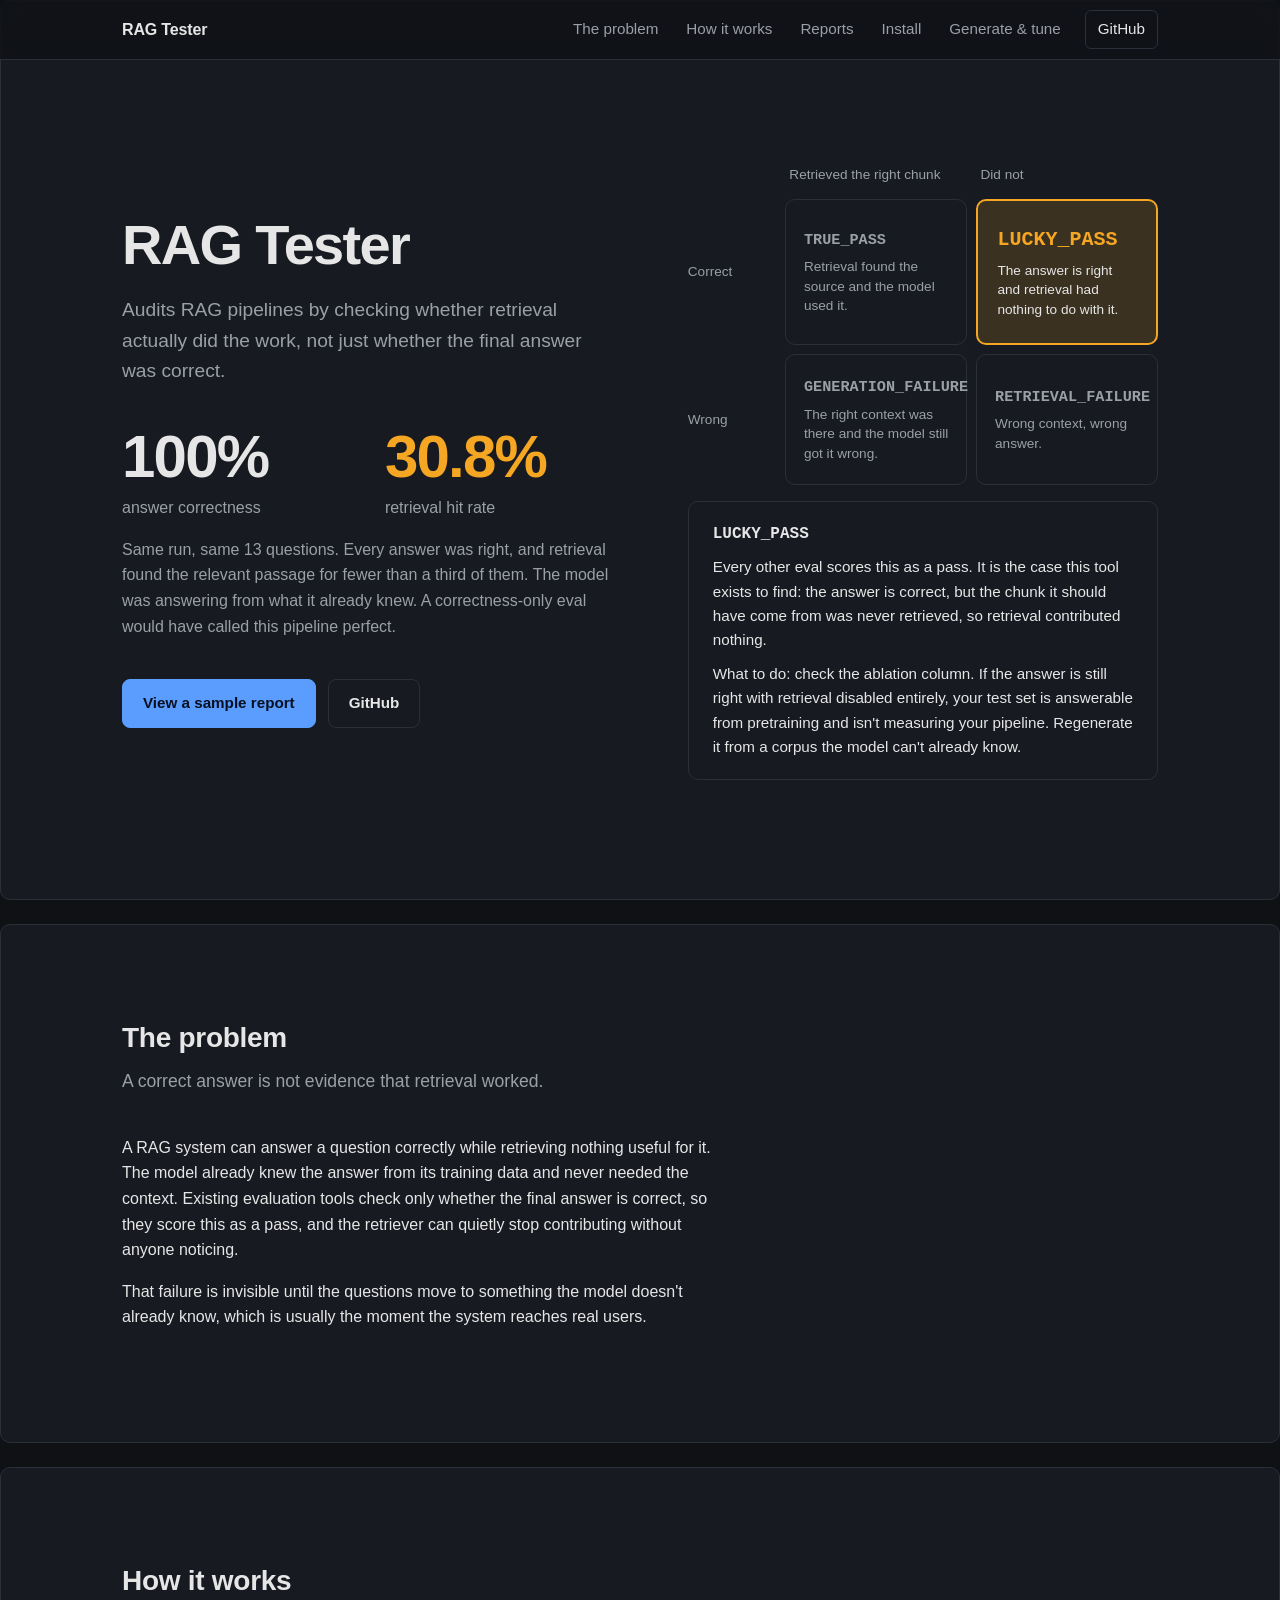
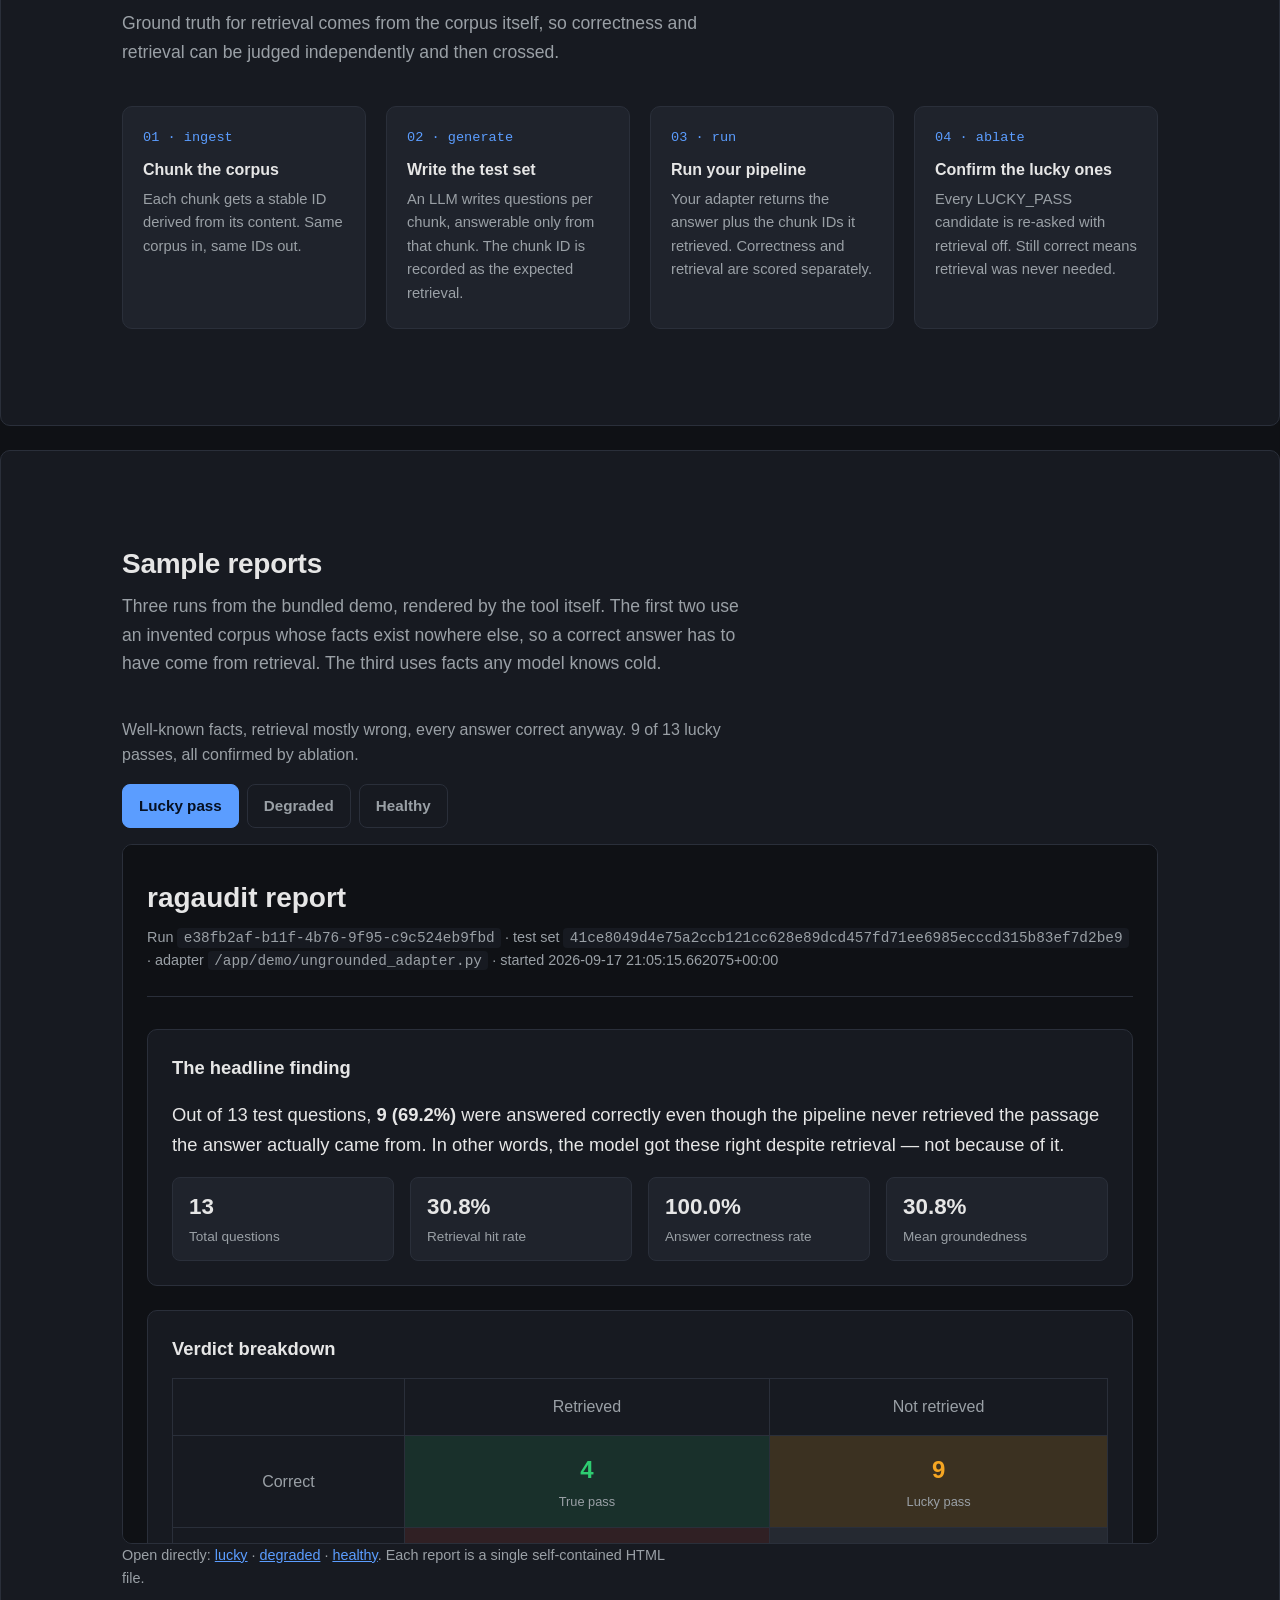
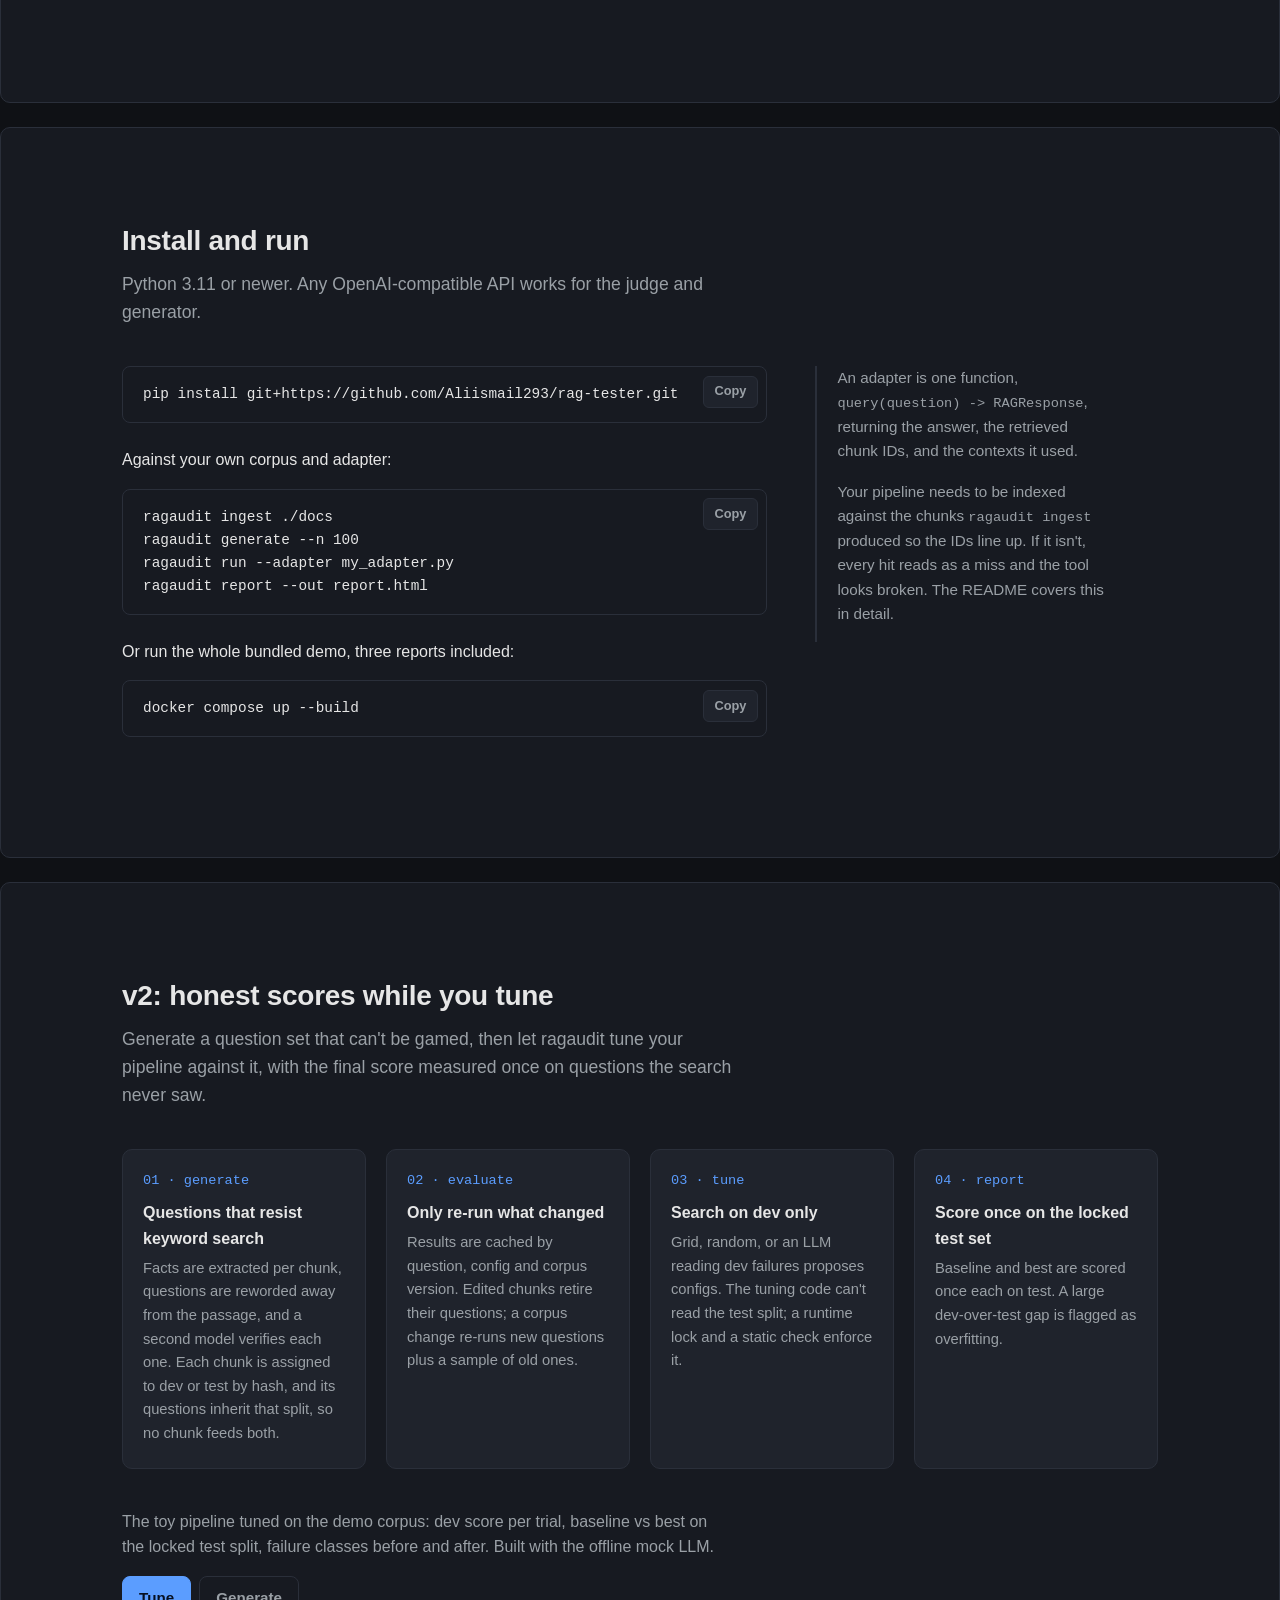
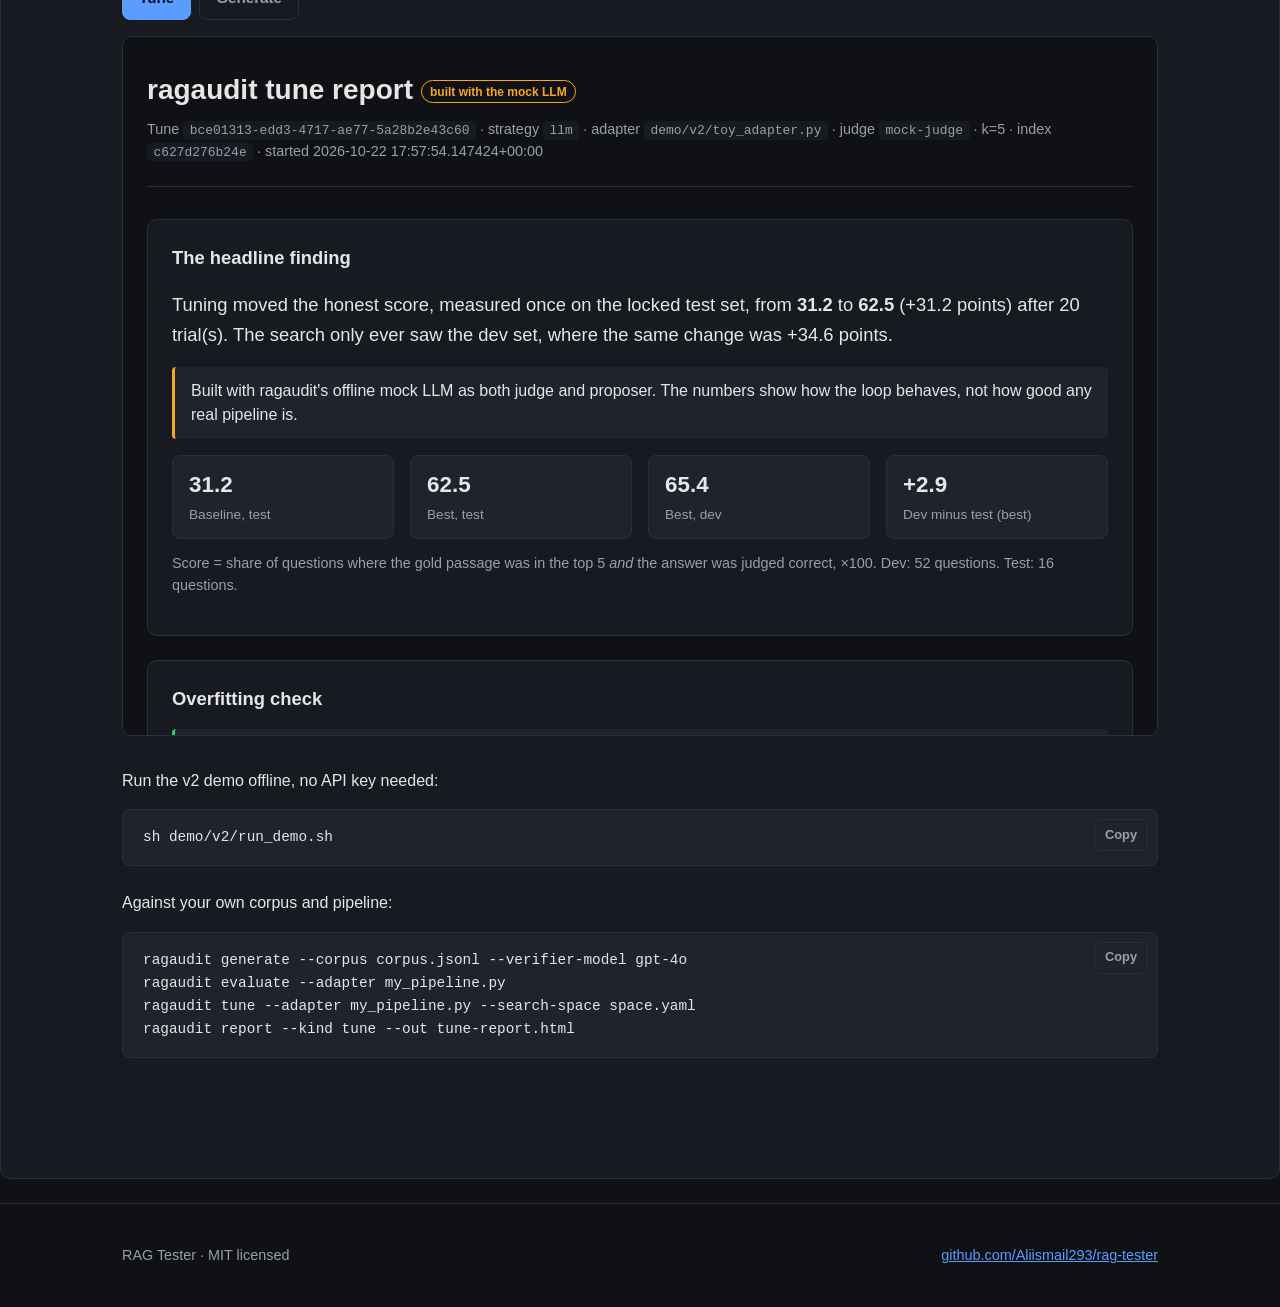
==== commit 98c336ab: "v2: split dev/test per chunk, not per question Questions from one chunk could land in both splits, s" ====
--- a/docs/index.html
+++ b/docs/index.html
@@ -251,7 +251,7 @@
         <div class="ln-step">
           <span class="k">01 &middot; generate</span>
           <strong>Questions that resist keyword search</strong>
-          <p>Facts are extracted per chunk, questions are reworded away from the passage, and a second model verifies each one. Each question is assigned to dev or test once, by hash.</p>
+          <p>Facts are extracted per chunk, questions are reworded away from the passage, and a second model verifies each one. Each chunk is assigned to dev or test by hash, and its questions inherit that split, so no chunk feeds both.</p>
         </div>
         <div class="ln-step">
           <span class="k">02 &middot; evaluate</span>
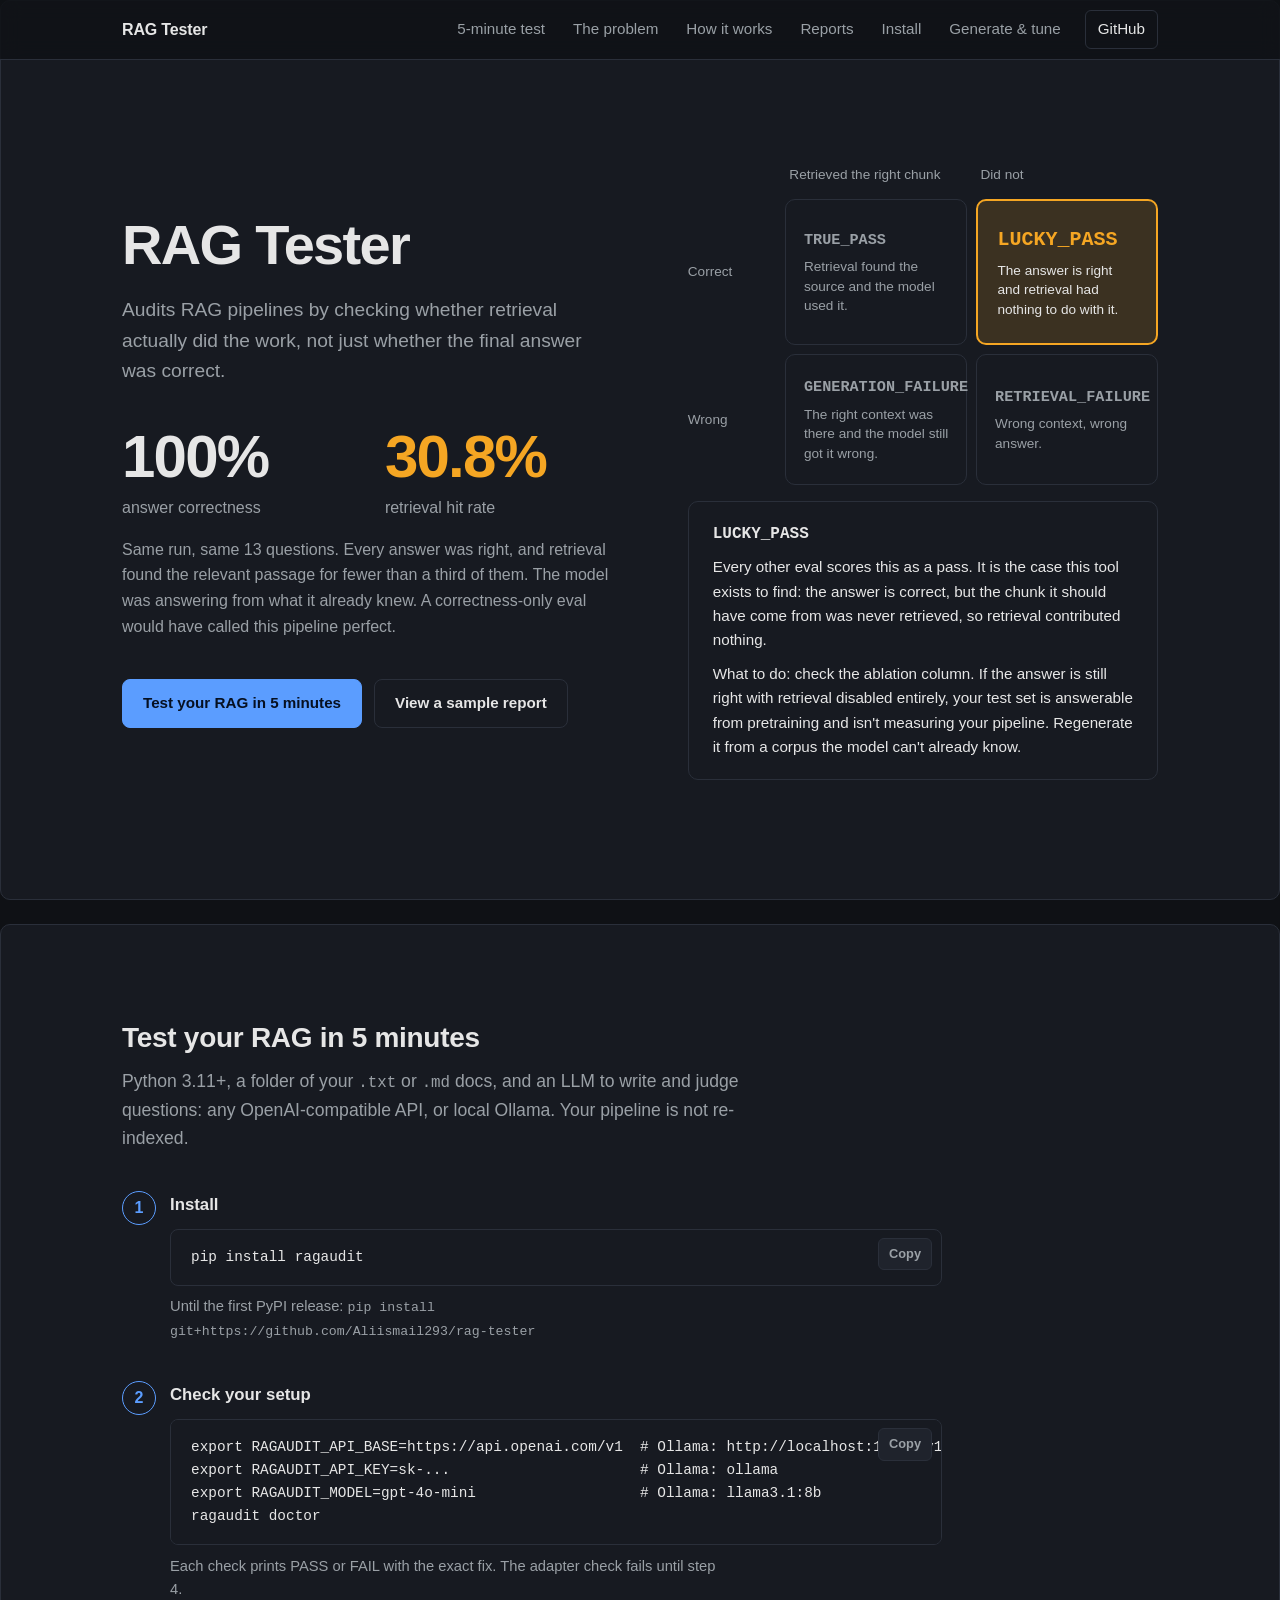
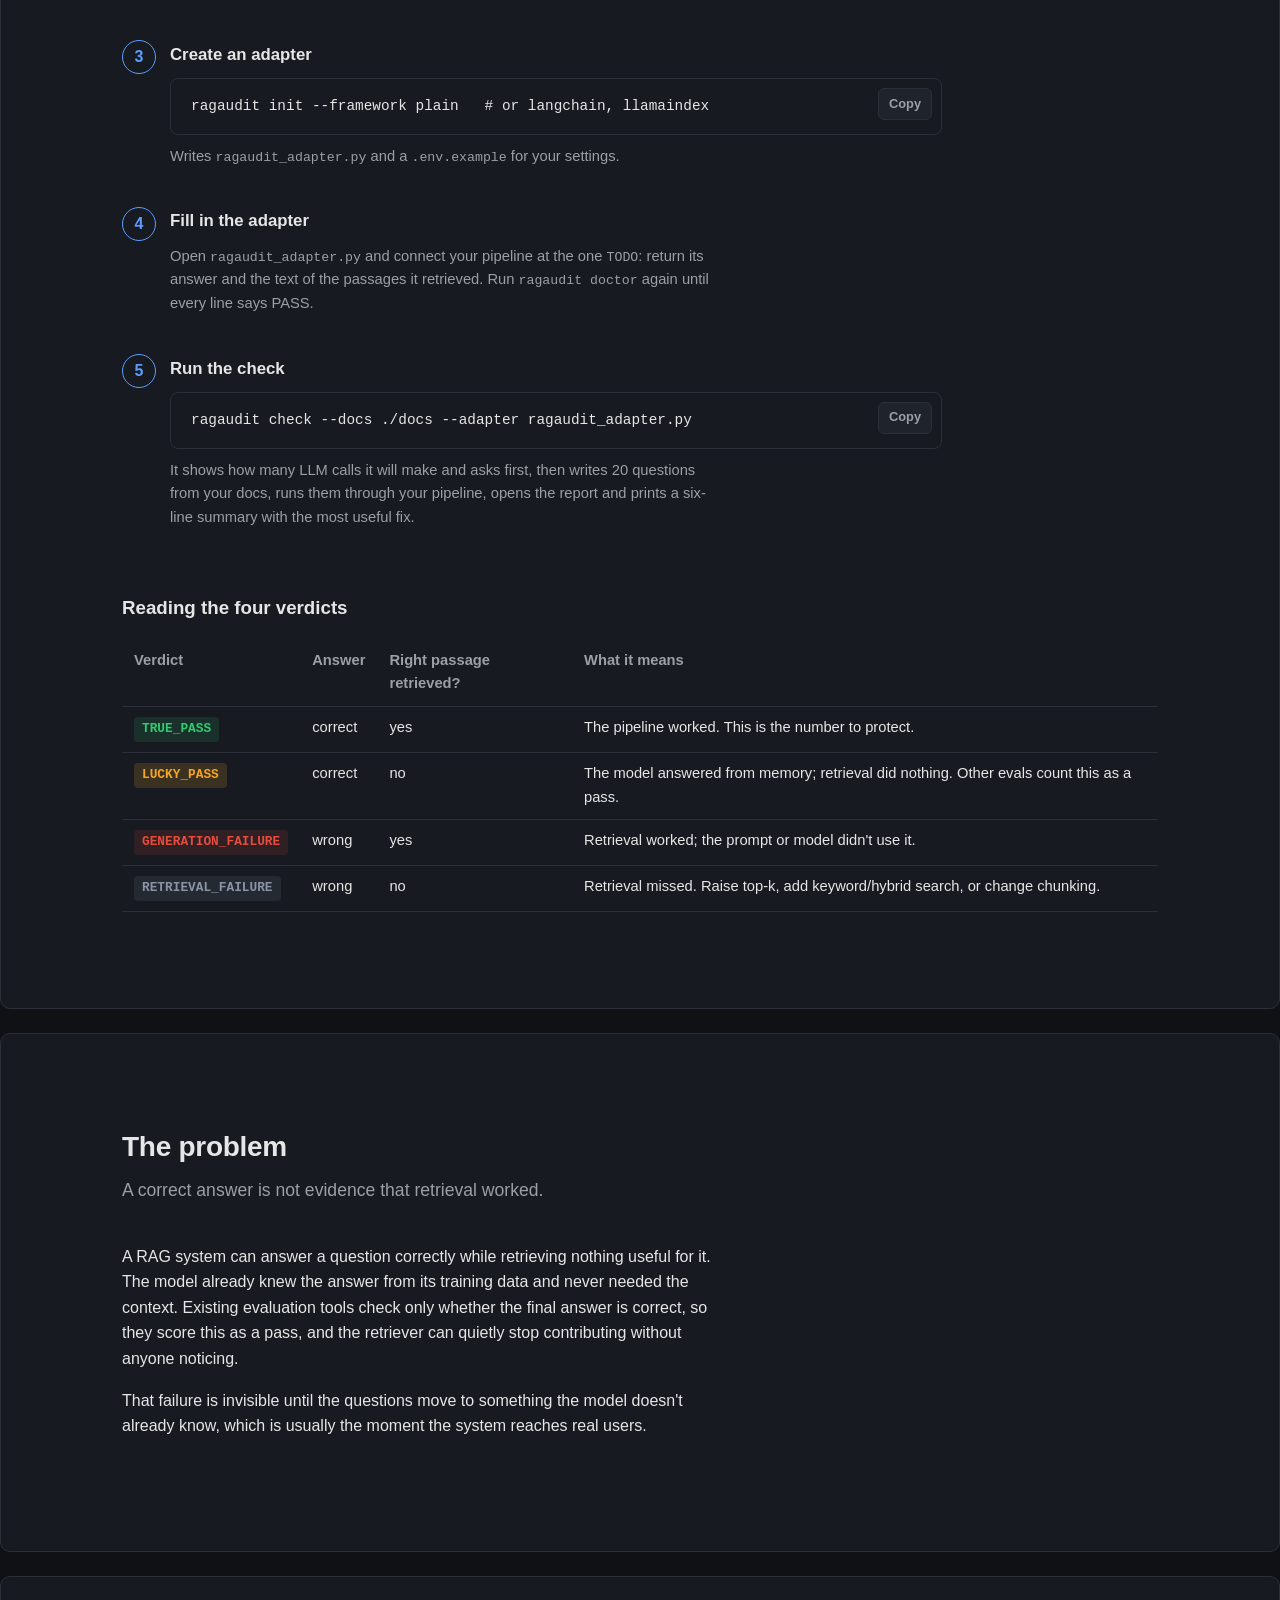
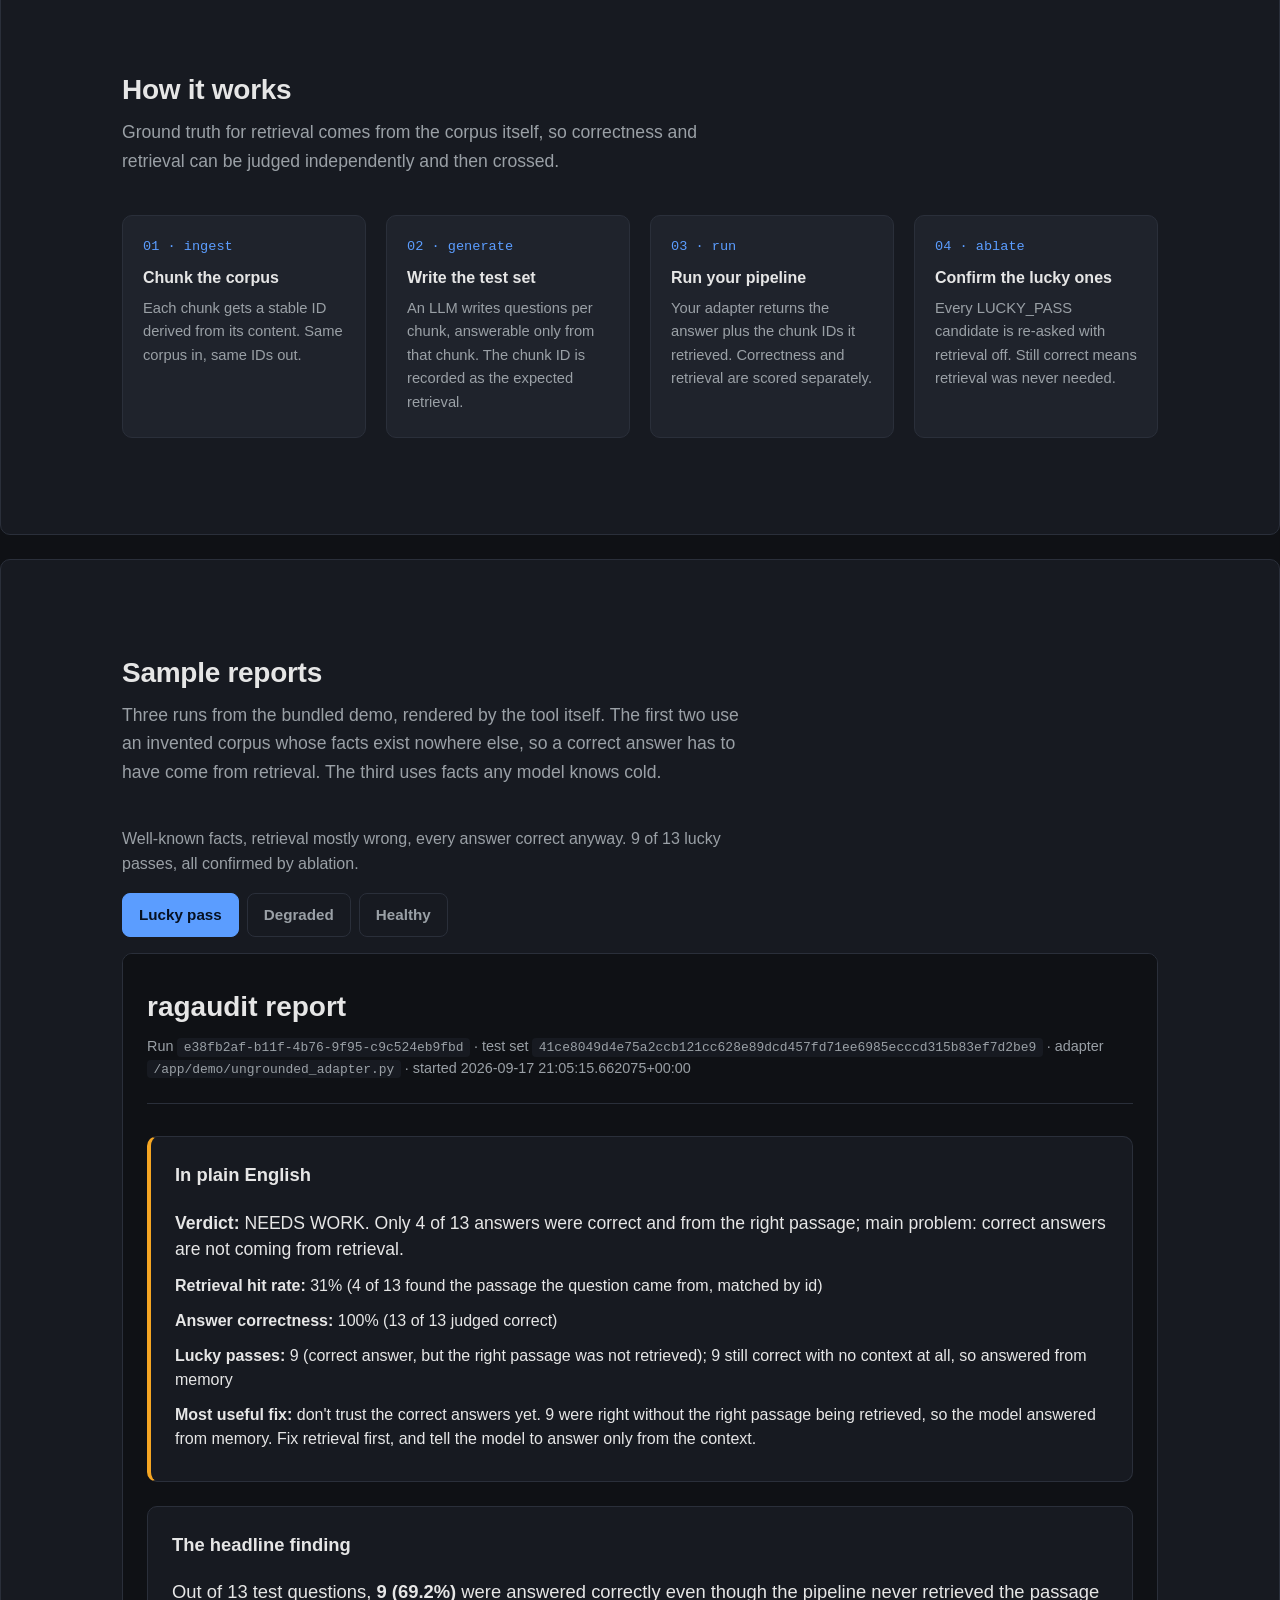
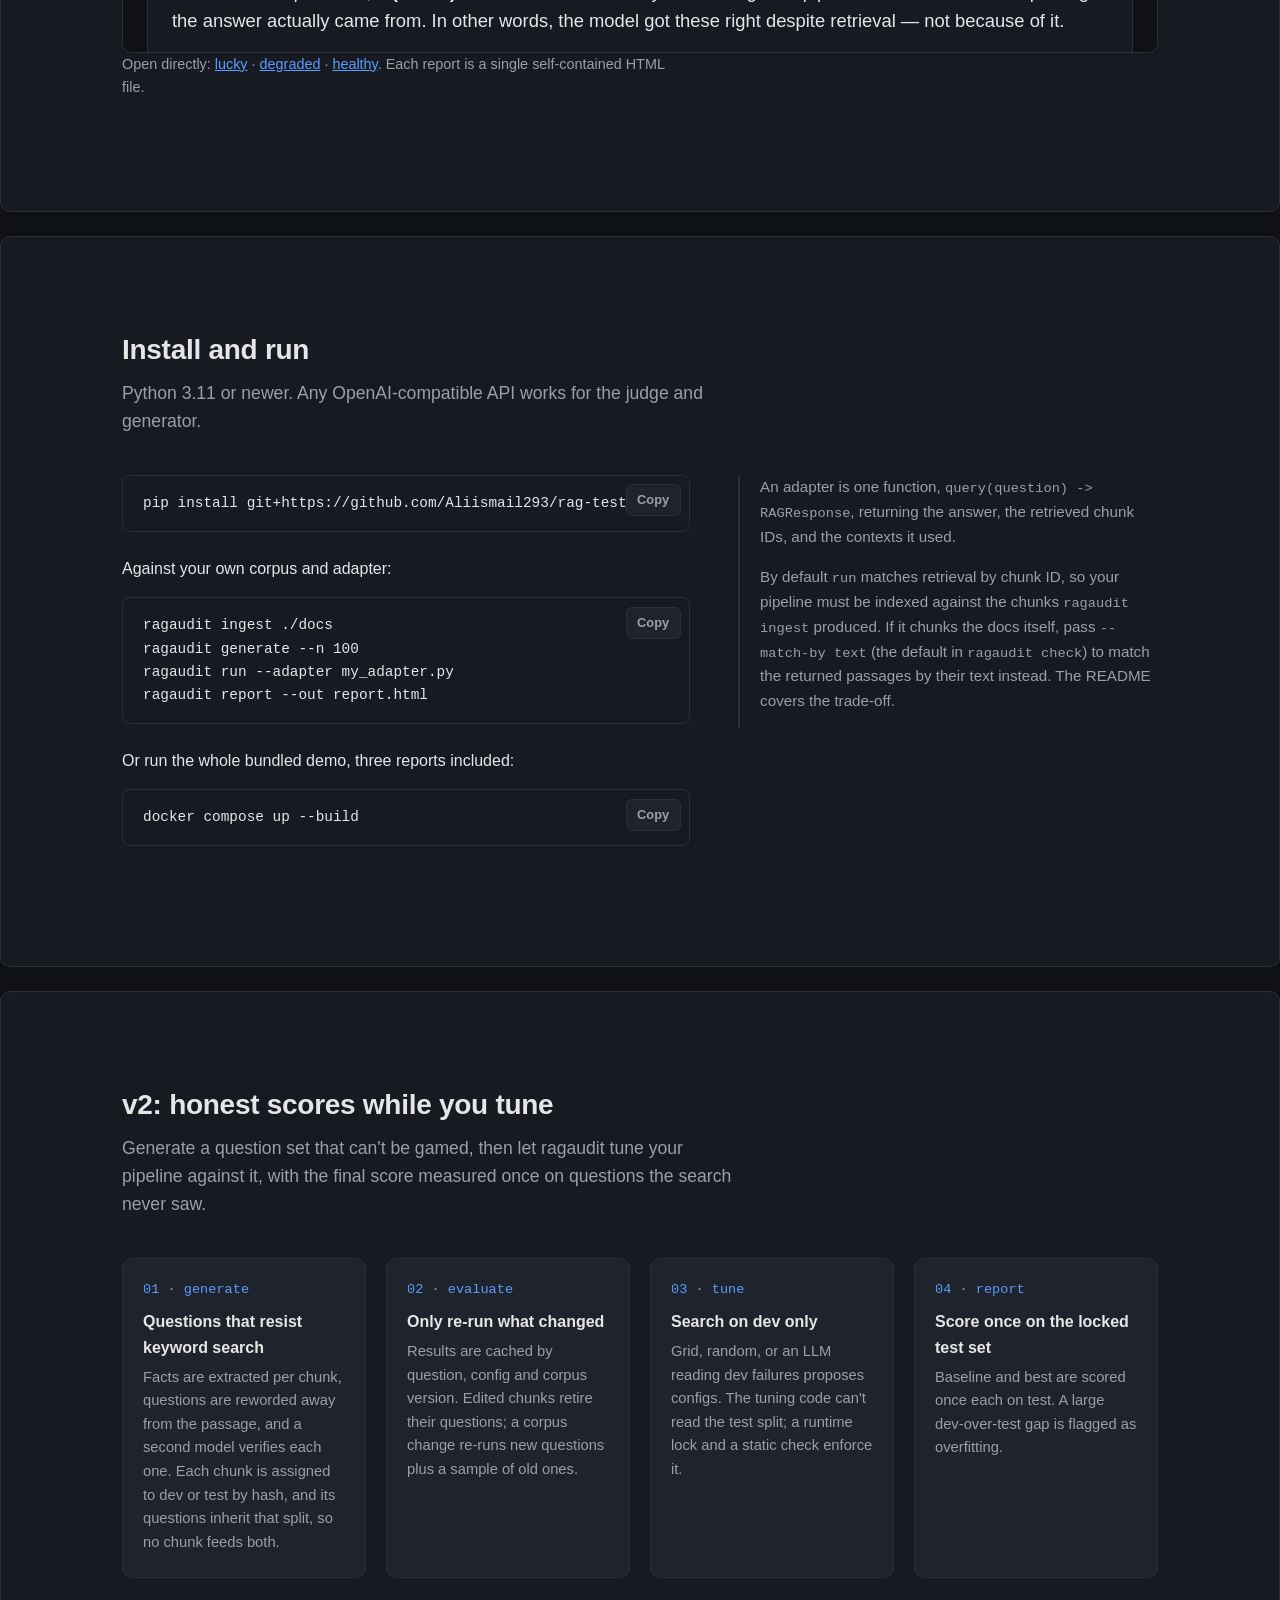
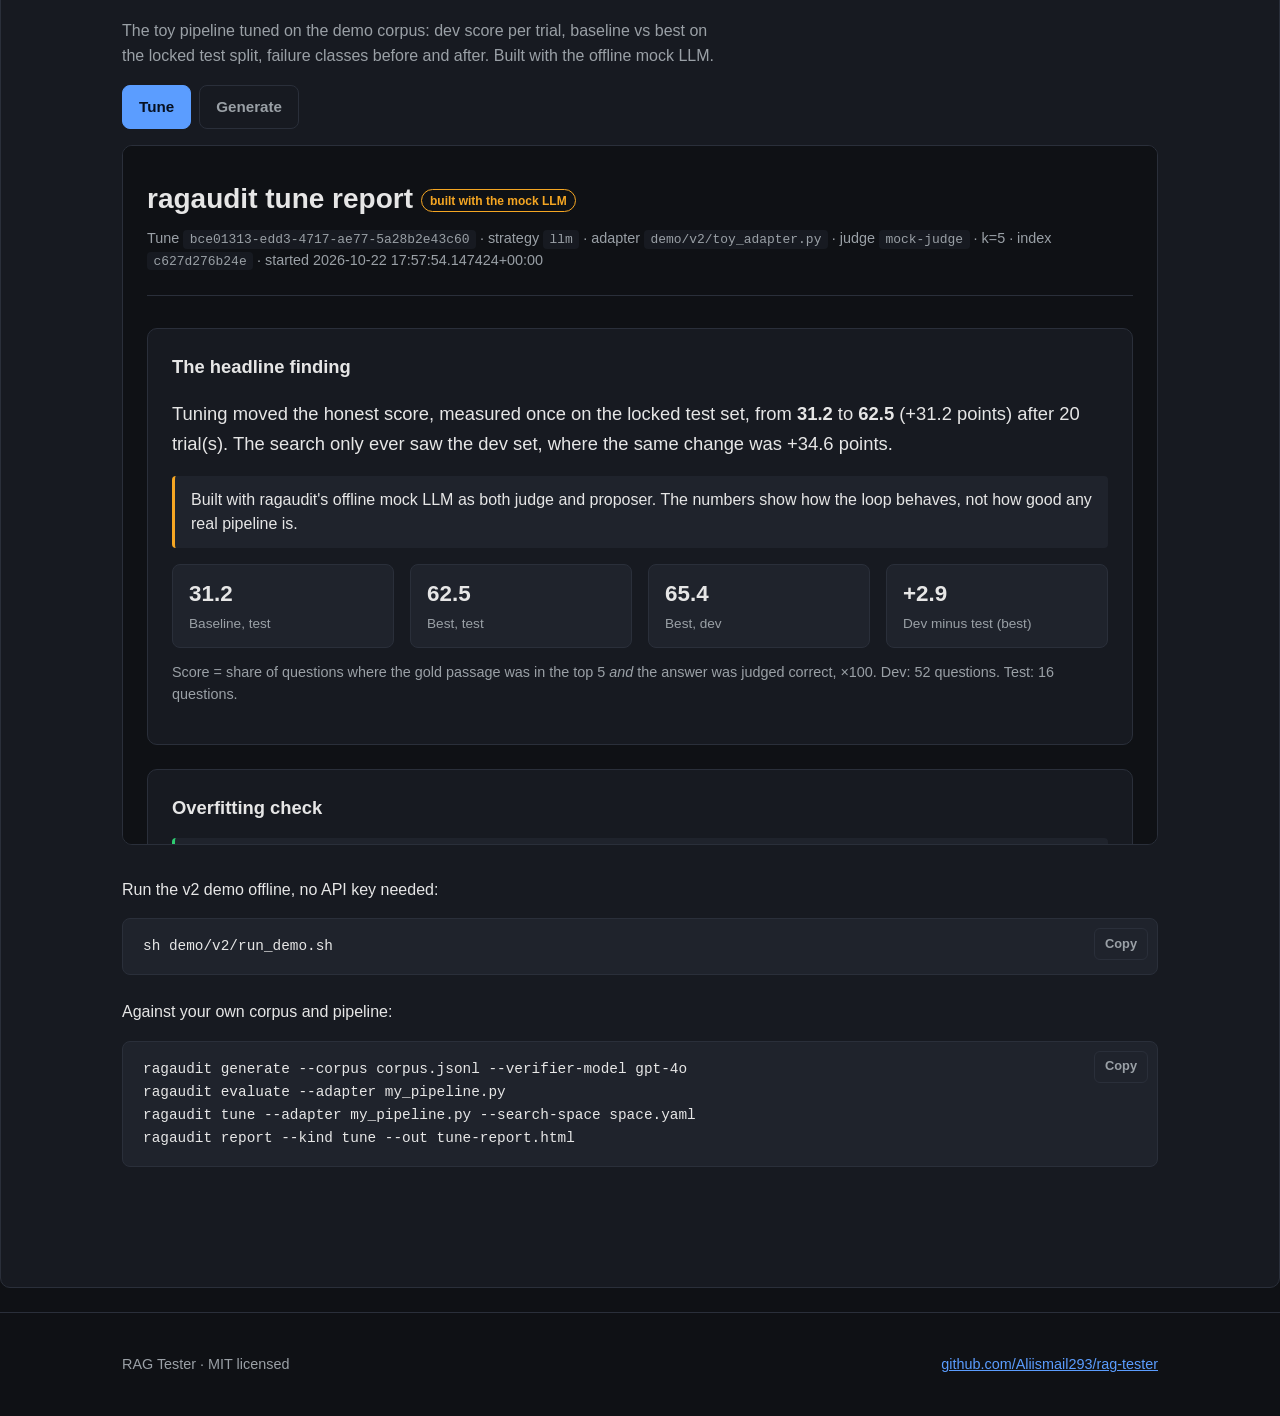
==== commit 030f3590: "Add "Test your RAG in 5 minutes" to the README and landing page The README now opens with the five s" ====
--- a/docs/index.html
+++ b/docs/index.html
@@ -13,6 +13,7 @@
   <div class="ln-col">
     <a class="ln-brand" href="#top">RAG Tester</a>
     <ul class="ln-nav-links">
+      <li><a href="#quickstart">5-minute test</a></li>
       <li><a href="#problem">The problem</a></li>
       <li><a href="#how">How it works</a></li>
       <li><a href="#reports">Reports</a></li>
@@ -53,8 +54,8 @@
         </p>
 
         <div class="ln-actions">
-          <a class="ln-btn ln-btn--primary" href="#reports">View a sample report</a>
-          <a class="ln-btn ln-btn--secondary" href="https://github.com/Aliismail293/rag-tester">GitHub</a>
+          <a class="ln-btn ln-btn--primary" href="#quickstart">Test your RAG in 5 minutes</a>
+          <a class="ln-btn ln-btn--secondary" href="#reports">View a sample report</a>
         </div>
       </div>
 
@@ -109,6 +110,82 @@
         </div>
       </div>
 
+    </div>
+  </section>
+
+  <section id="quickstart" class="ln-band">
+    <div class="ln-col">
+      <h2>Test your RAG in 5 minutes</h2>
+      <p class="ln-lead">
+        Python 3.11+, a folder of your <code>.txt</code> or <code>.md</code> docs, and an LLM to
+        write and judge questions: any OpenAI-compatible API, or local Ollama. Your pipeline is
+        not re-indexed.
+      </p>
+
+      <ol class="ln-quick">
+        <li>
+          <strong>Install</strong>
+          <div class="ln-code">
+<pre><code>pip install ragaudit</code></pre>
+            <button type="button" class="ln-copy" aria-label="Copy install command">Copy</button>
+          </div>
+          <p class="ln-quick-note">Until the first PyPI release: <code>pip install git+https://github.com/Aliismail293/rag-tester</code></p>
+        </li>
+        <li>
+          <strong>Check your setup</strong>
+          <div class="ln-code">
+<pre><code>export RAGAUDIT_API_BASE=https://api.openai.com/v1  # Ollama: http://localhost:11434/v1
+export RAGAUDIT_API_KEY=sk-...                      # Ollama: ollama
+export RAGAUDIT_MODEL=gpt-4o-mini                   # Ollama: llama3.1:8b
+ragaudit doctor</code></pre>
+            <button type="button" class="ln-copy" aria-label="Copy doctor commands">Copy</button>
+          </div>
+          <p class="ln-quick-note">Each check prints PASS or FAIL with the exact fix. The adapter check fails until step 4.</p>
+        </li>
+        <li>
+          <strong>Create an adapter</strong>
+          <div class="ln-code">
+<pre><code>ragaudit init --framework plain   # or langchain, llamaindex</code></pre>
+            <button type="button" class="ln-copy" aria-label="Copy init command">Copy</button>
+          </div>
+          <p class="ln-quick-note">Writes <code>ragaudit_adapter.py</code> and a <code>.env.example</code> for your settings.</p>
+        </li>
+        <li>
+          <strong>Fill in the adapter</strong>
+          <p class="ln-quick-note">
+            Open <code>ragaudit_adapter.py</code> and connect your pipeline at the one <code>TODO</code>:
+            return its answer and the text of the passages it retrieved. Run <code>ragaudit doctor</code>
+            again until every line says PASS.
+          </p>
+        </li>
+        <li>
+          <strong>Run the check</strong>
+          <div class="ln-code">
+<pre><code>ragaudit check --docs ./docs --adapter ragaudit_adapter.py</code></pre>
+            <button type="button" class="ln-copy" aria-label="Copy check command">Copy</button>
+          </div>
+          <p class="ln-quick-note">
+            It shows how many LLM calls it will make and asks first, then writes 20 questions from your
+            docs, runs them through your pipeline, opens the report and prints a six-line summary with
+            the most useful fix.
+          </p>
+        </li>
+      </ol>
+
+      <h3 class="ln-quick-h">Reading the four verdicts</h3>
+      <div class="ln-table-wrap">
+        <table class="ln-verdicts">
+          <thead>
+            <tr><th>Verdict</th><th>Answer</th><th>Right passage retrieved?</th><th>What it means</th></tr>
+          </thead>
+          <tbody>
+            <tr><td><span class="cell-true-pass ln-tag">TRUE_PASS</span></td><td>correct</td><td>yes</td><td>The pipeline worked. This is the number to protect.</td></tr>
+            <tr><td><span class="cell-lucky-pass ln-tag">LUCKY_PASS</span></td><td>correct</td><td>no</td><td>The model answered from memory; retrieval did nothing. Other evals count this as a pass.</td></tr>
+            <tr><td><span class="cell-generation-failure ln-tag">GENERATION_FAILURE</span></td><td>wrong</td><td>yes</td><td>Retrieval worked; the prompt or model didn't use it.</td></tr>
+            <tr><td><span class="cell-retrieval-failure ln-tag">RETRIEVAL_FAILURE</span></td><td>wrong</td><td>no</td><td>Retrieval missed. Raise top-k, add keyword/hybrid search, or change chunking.</td></tr>
+          </tbody>
+        </table>
+      </div>
     </div>
   </section>
 
@@ -231,9 +308,10 @@
             returning the answer, the retrieved chunk IDs, and the contexts it used.
           </p>
           <p>
-            Your pipeline needs to be indexed against the chunks <code>ragaudit ingest</code>
-            produced so the IDs line up. If it isn't, every hit reads as a miss and the
-            tool looks broken. The README covers this in detail.
+            By default <code>run</code> matches retrieval by chunk ID, so your pipeline must be
+            indexed against the chunks <code>ragaudit ingest</code> produced. If it chunks the
+            docs itself, pass <code>--match-by text</code> (the default in <code>ragaudit check</code>)
+            to match the returned passages by their text instead. The README covers the trade-off.
           </p>
         </aside>
       </div>
--- a/docs/style.css
+++ b/docs/style.css
@@ -77,6 +77,45 @@
 section h2 {
   margin-top: 0;
   font-size: 1.15rem;
+}
+
+.report-header .meta code {
+  overflow-wrap: anywhere;
+}
+
+.summary-box {
+  border-left: 4px solid var(--accent);
+}
+
+.summary-box.summary-healthy {
+  border-left-color: var(--true-pass);
+}
+
+.summary-box.summary-needs_work {
+  border-left-color: var(--lucky-pass);
+}
+
+.summary-box.summary-empty {
+  border-left-color: var(--retrieval-failure);
+}
+
+.summary-lines {
+  margin: 0;
+  padding: 0;
+  list-style: none;
+}
+
+.summary-lines li {
+  padding: 0.35rem 0;
+  line-height: 1.5;
+}
+
+.summary-lines li:first-child {
+  font-size: 1.1rem;
+}
+
+.summary-lines strong {
+  color: var(--text);
 }
 
 .headline-sentence {
@@ -787,6 +826,100 @@
   border-color: var(--true-pass);
 }
 
+/* 5-minute quickstart */
+
+.ln-quick {
+  margin: 2rem 0 0;
+  padding: 0;
+  list-style: none;
+  counter-reset: quick;
+  max-width: 820px;
+}
+
+.ln-quick > li {
+  counter-increment: quick;
+  position: relative;
+  padding: 0 0 1.5rem 3rem;
+}
+
+.ln-quick > li::before {
+  content: counter(quick);
+  position: absolute;
+  left: 0;
+  top: -0.1rem;
+  width: 2rem;
+  height: 2rem;
+  border-radius: 50%;
+  border: 1px solid var(--accent);
+  color: var(--accent);
+  font-weight: 600;
+  display: flex;
+  align-items: center;
+  justify-content: center;
+}
+
+.ln-quick > li > strong {
+  display: block;
+  margin-bottom: 0.6rem;
+  font-size: 1.05rem;
+}
+
+.ln-quick .ln-code {
+  margin-bottom: 0.6rem;
+}
+
+.ln-quick-note {
+  margin: 0;
+  color: var(--text-muted);
+  font-size: 0.92rem;
+}
+
+.ln-quick-note code {
+  overflow-wrap: anywhere;
+}
+
+.ln-quick-h {
+  margin: 1.5rem 0 1rem;
+}
+
+.ln-table-wrap {
+  overflow-x: auto;
+}
+
+/* Let code blocks scroll inside their column instead of widening the page. */
+.ln-install-grid > *,
+.ln-quick > li {
+  min-width: 0;
+}
+
+.ln-verdicts {
+  width: 100%;
+  border-collapse: collapse;
+  font-size: 0.92rem;
+}
+
+.ln-verdicts th,
+.ln-verdicts td {
+  padding: 0.6rem 0.75rem;
+  border-bottom: 1px solid var(--border);
+  text-align: left;
+  vertical-align: top;
+}
+
+.ln-verdicts th {
+  color: var(--text-muted);
+  font-weight: 600;
+}
+
+.ln-tag {
+  display: inline-block;
+  padding: 0.15rem 0.5rem;
+  border-radius: 4px;
+  font-family: ui-monospace, SFMono-Regular, Menlo, Consolas, "Liberation Mono", monospace;
+  font-size: 0.8rem;
+  font-weight: 600;
+}
+
 .ln-install-grid {
   display: grid;
   grid-template-columns: 1.15fr 0.85fr;
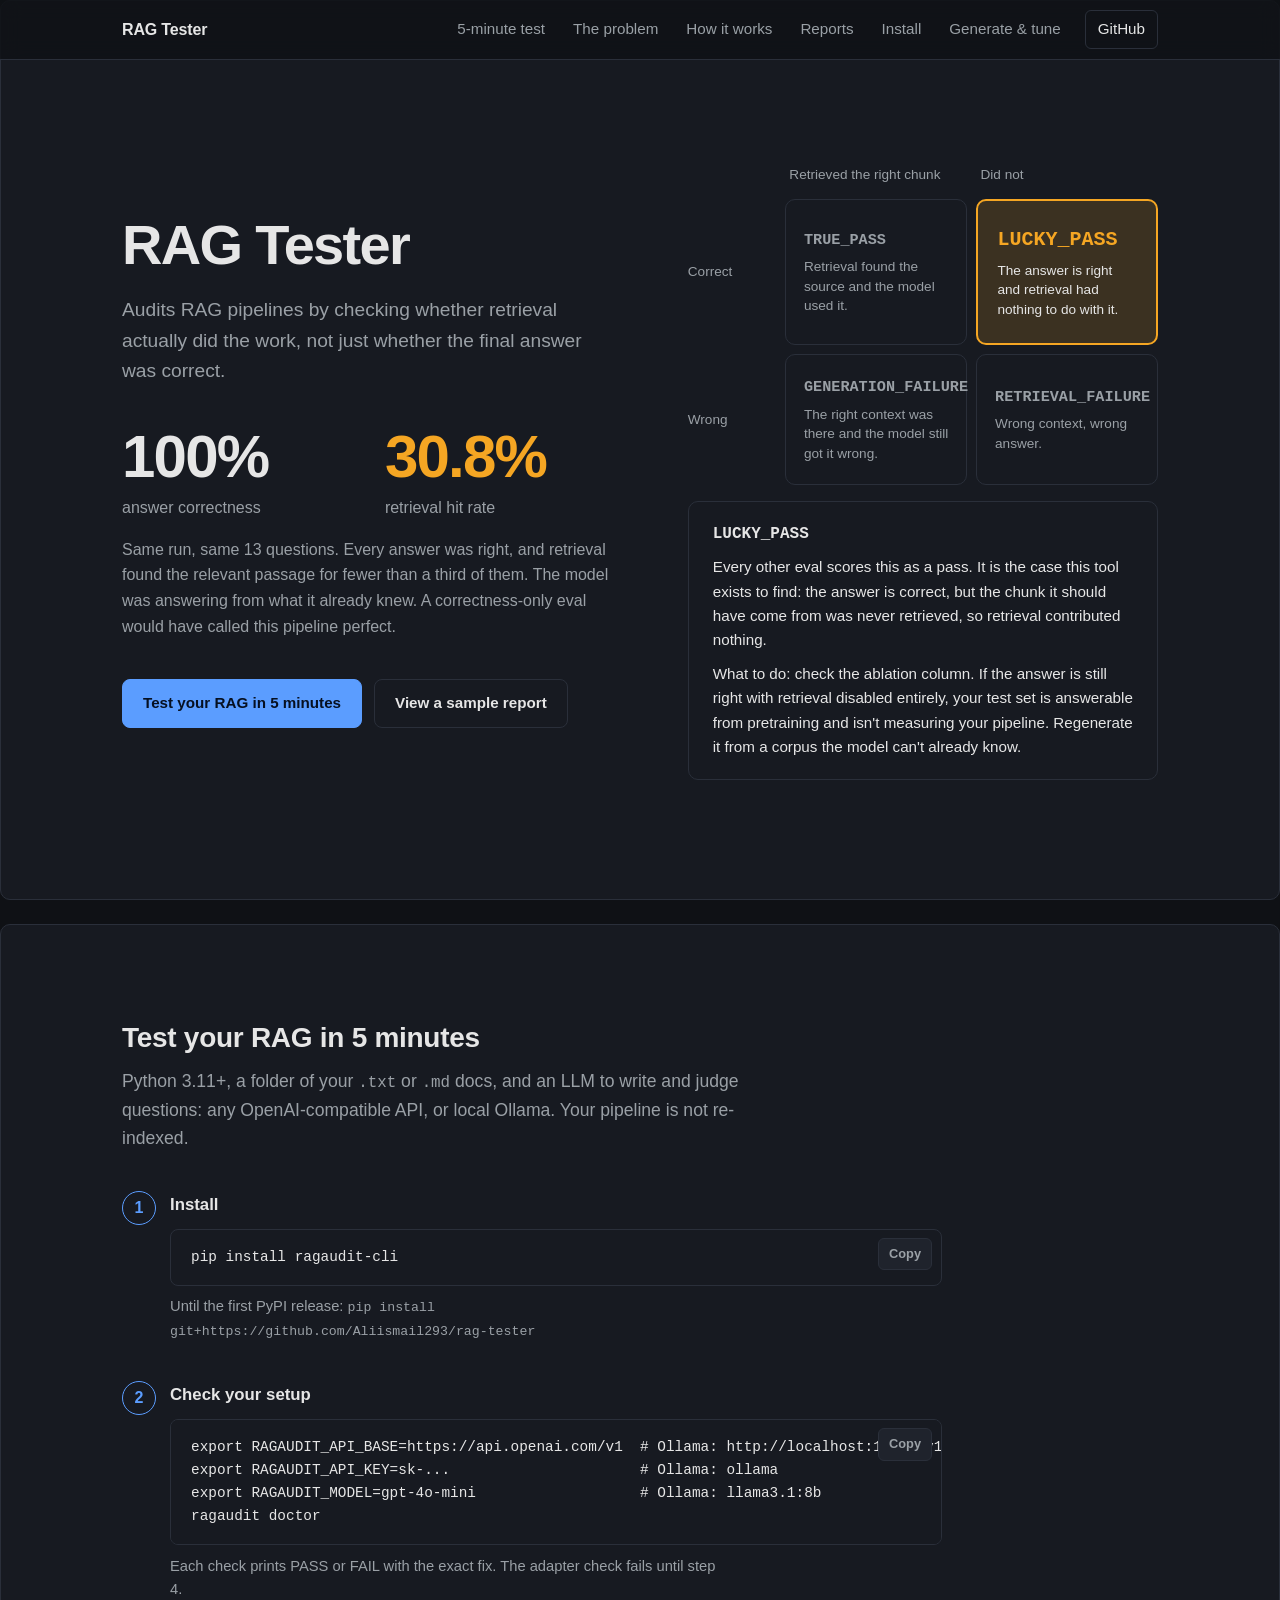
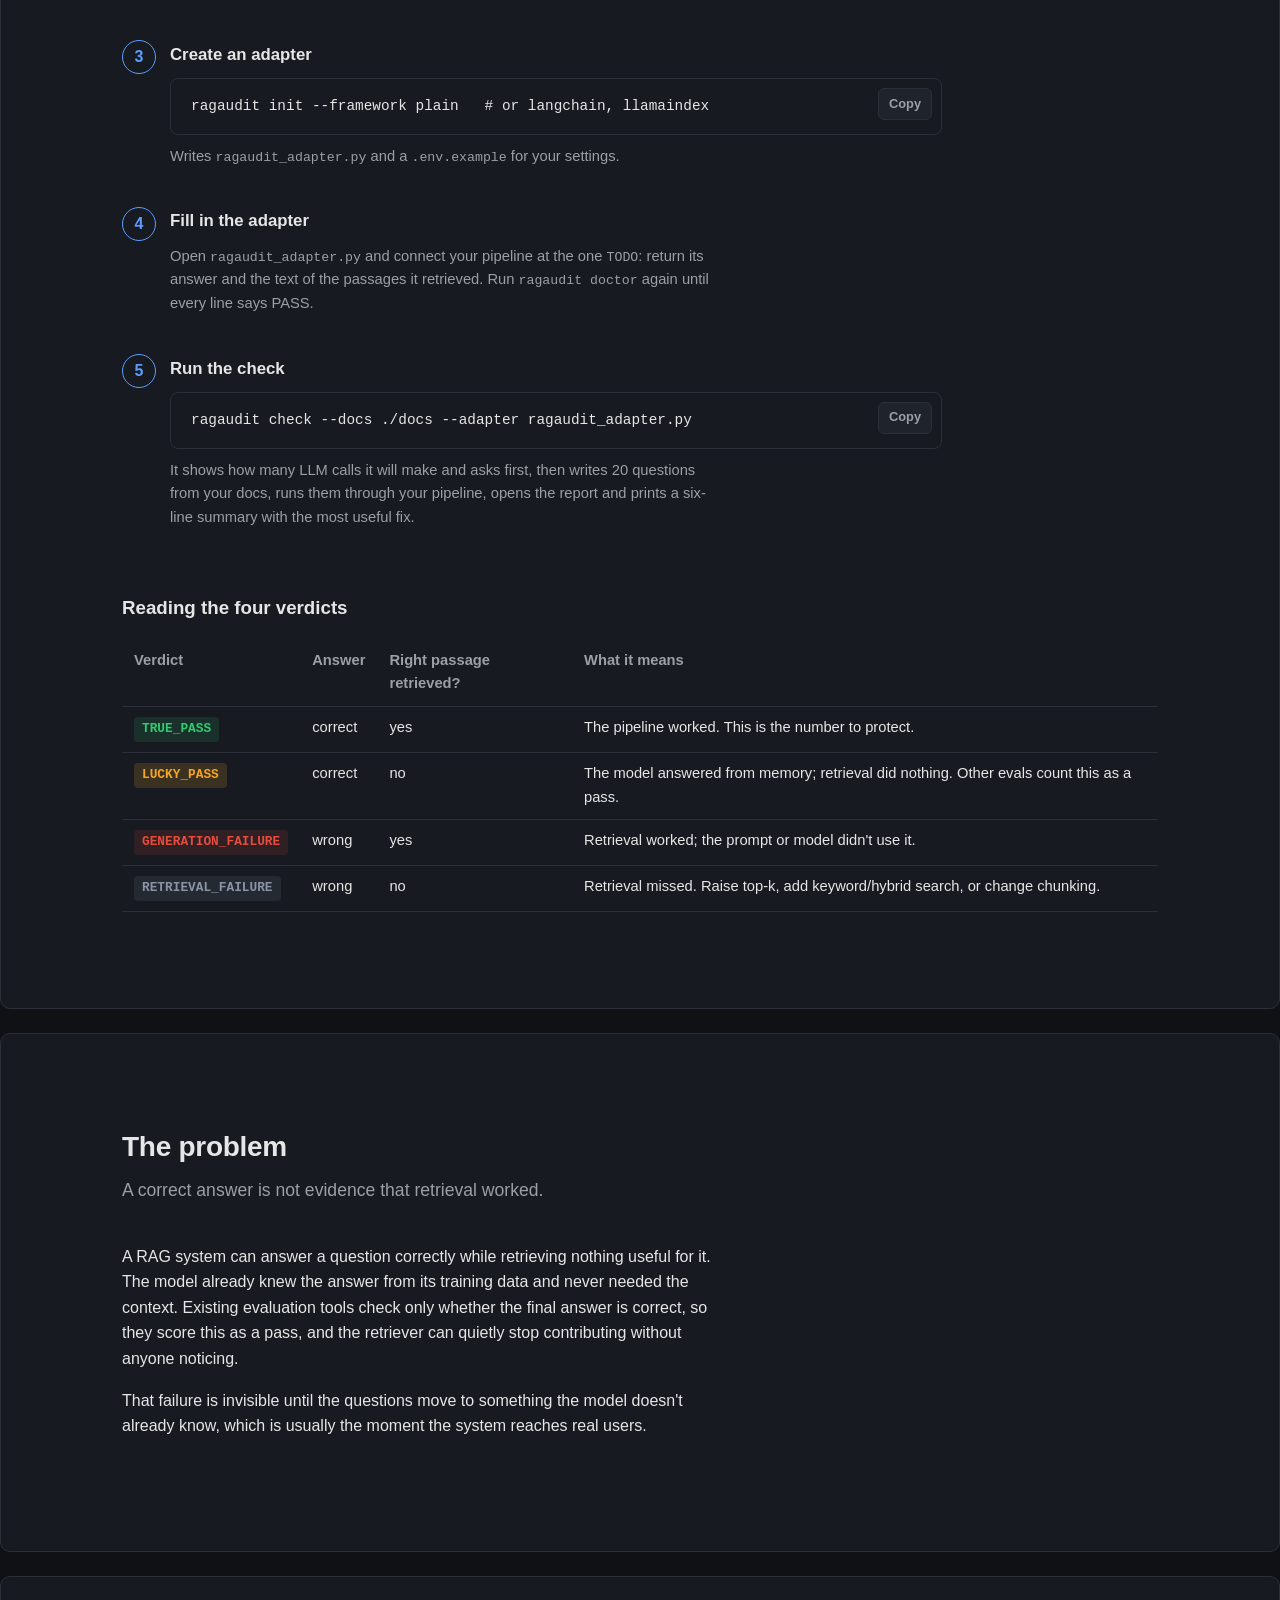
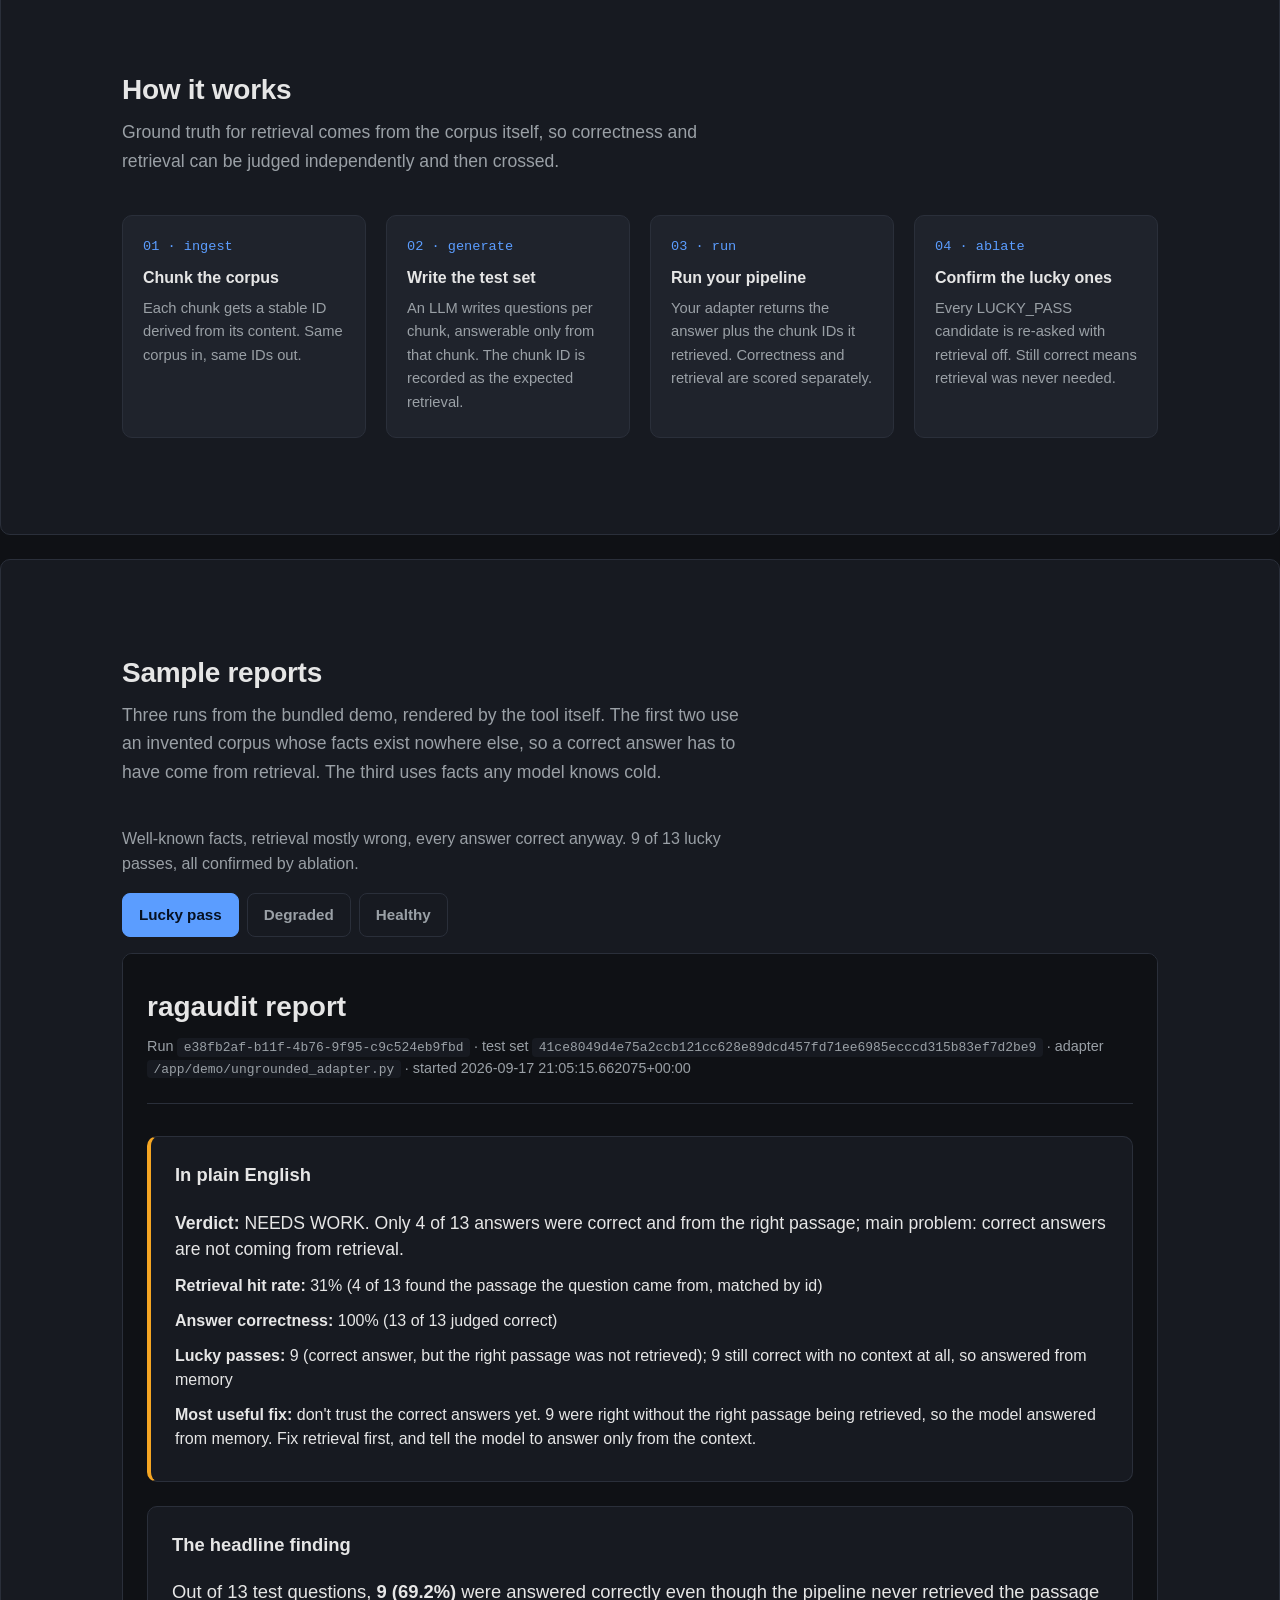
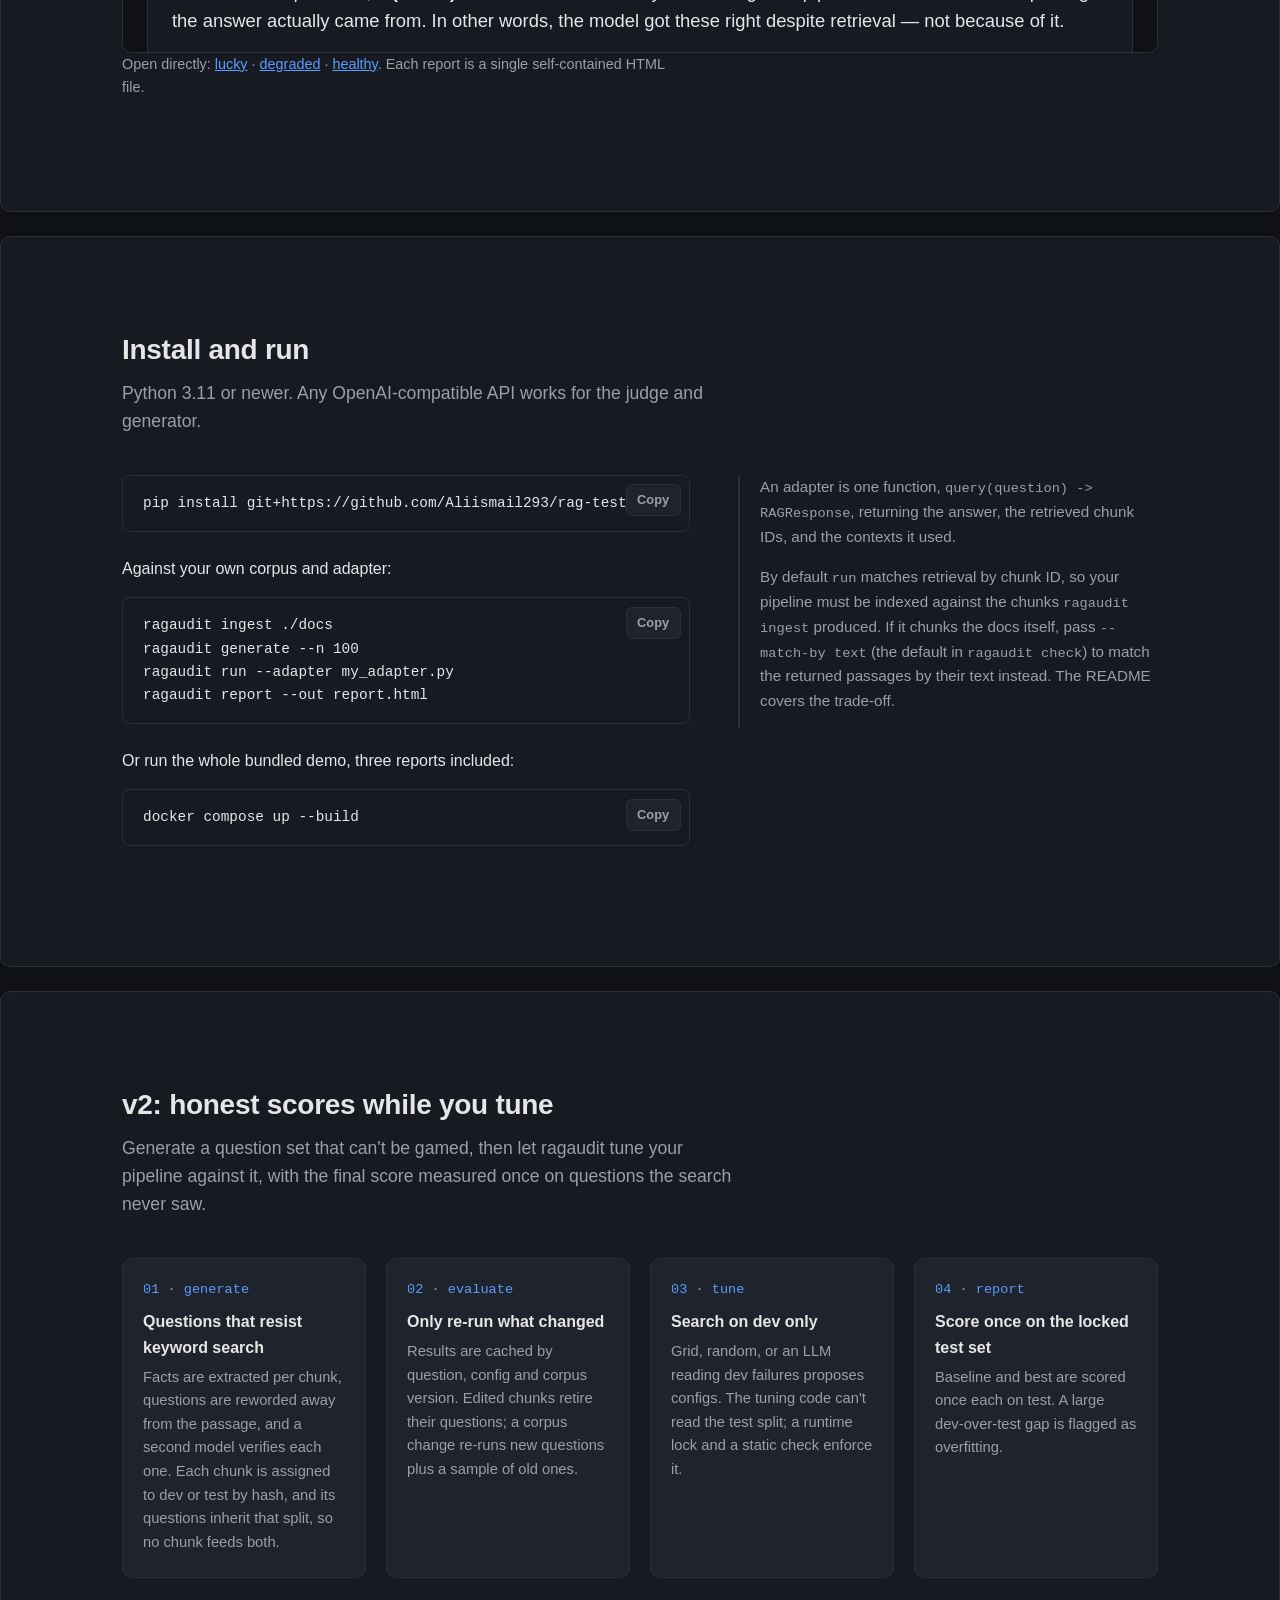
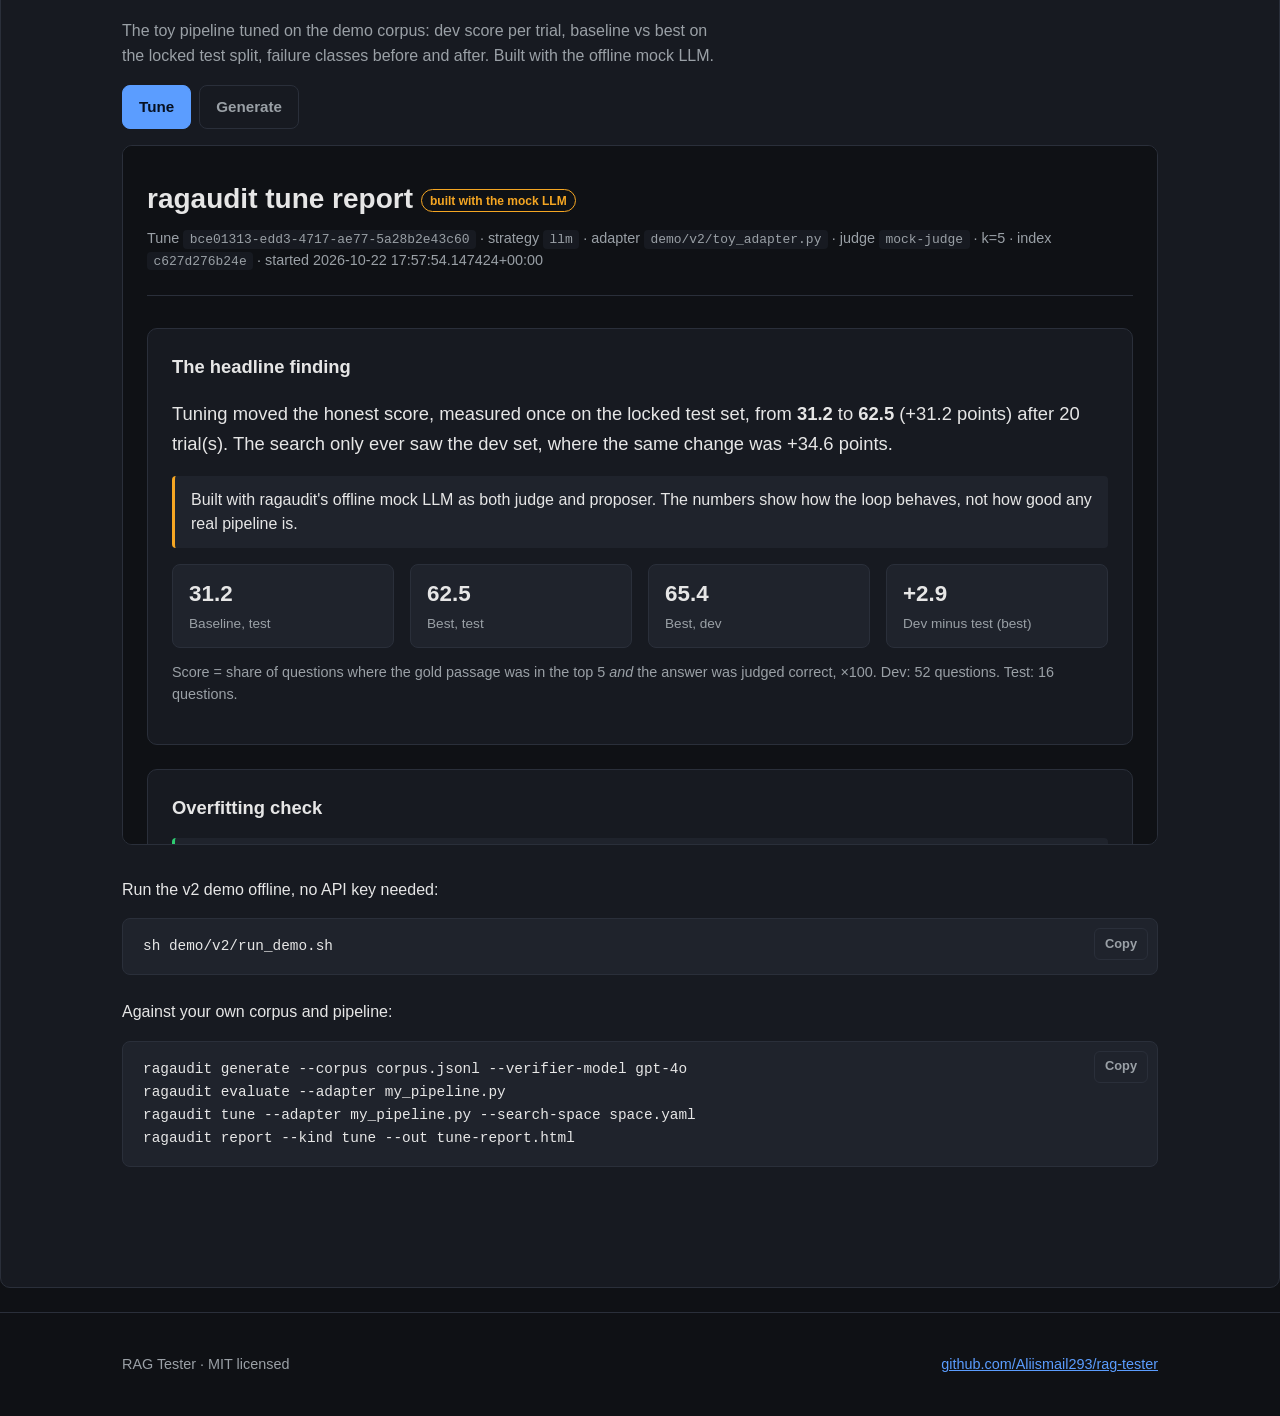
==== commit 31292207: "Rename the PyPI distribution to ragaudit-cli PyPI rejects names that differ from an existing project" ====
--- a/docs/index.html
+++ b/docs/index.html
@@ -126,7 +126,7 @@
         <li>
           <strong>Install</strong>
           <div class="ln-code">
-<pre><code>pip install ragaudit</code></pre>
+<pre><code>pip install ragaudit-cli</code></pre>
             <button type="button" class="ln-copy" aria-label="Copy install command">Copy</button>
           </div>
           <p class="ln-quick-note">Until the first PyPI release: <code>pip install git+https://github.com/Aliismail293/rag-tester</code></p>
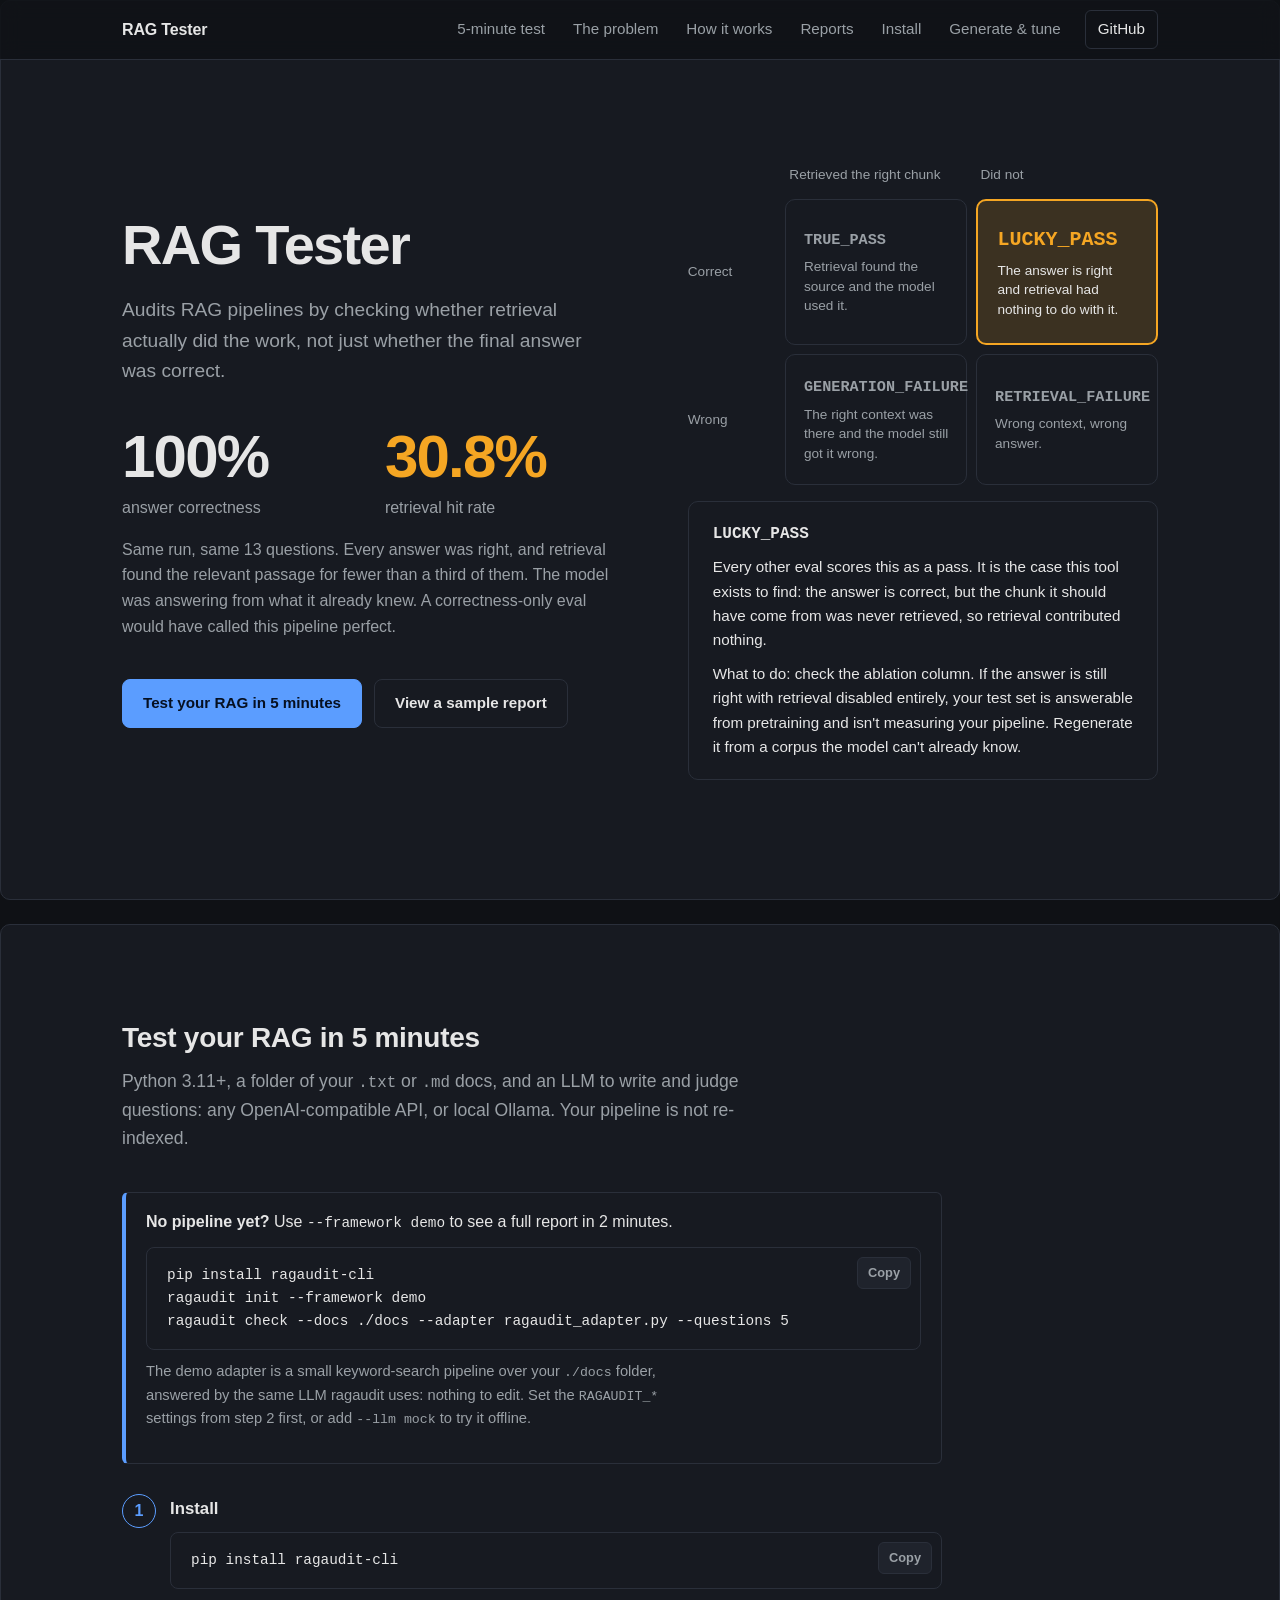
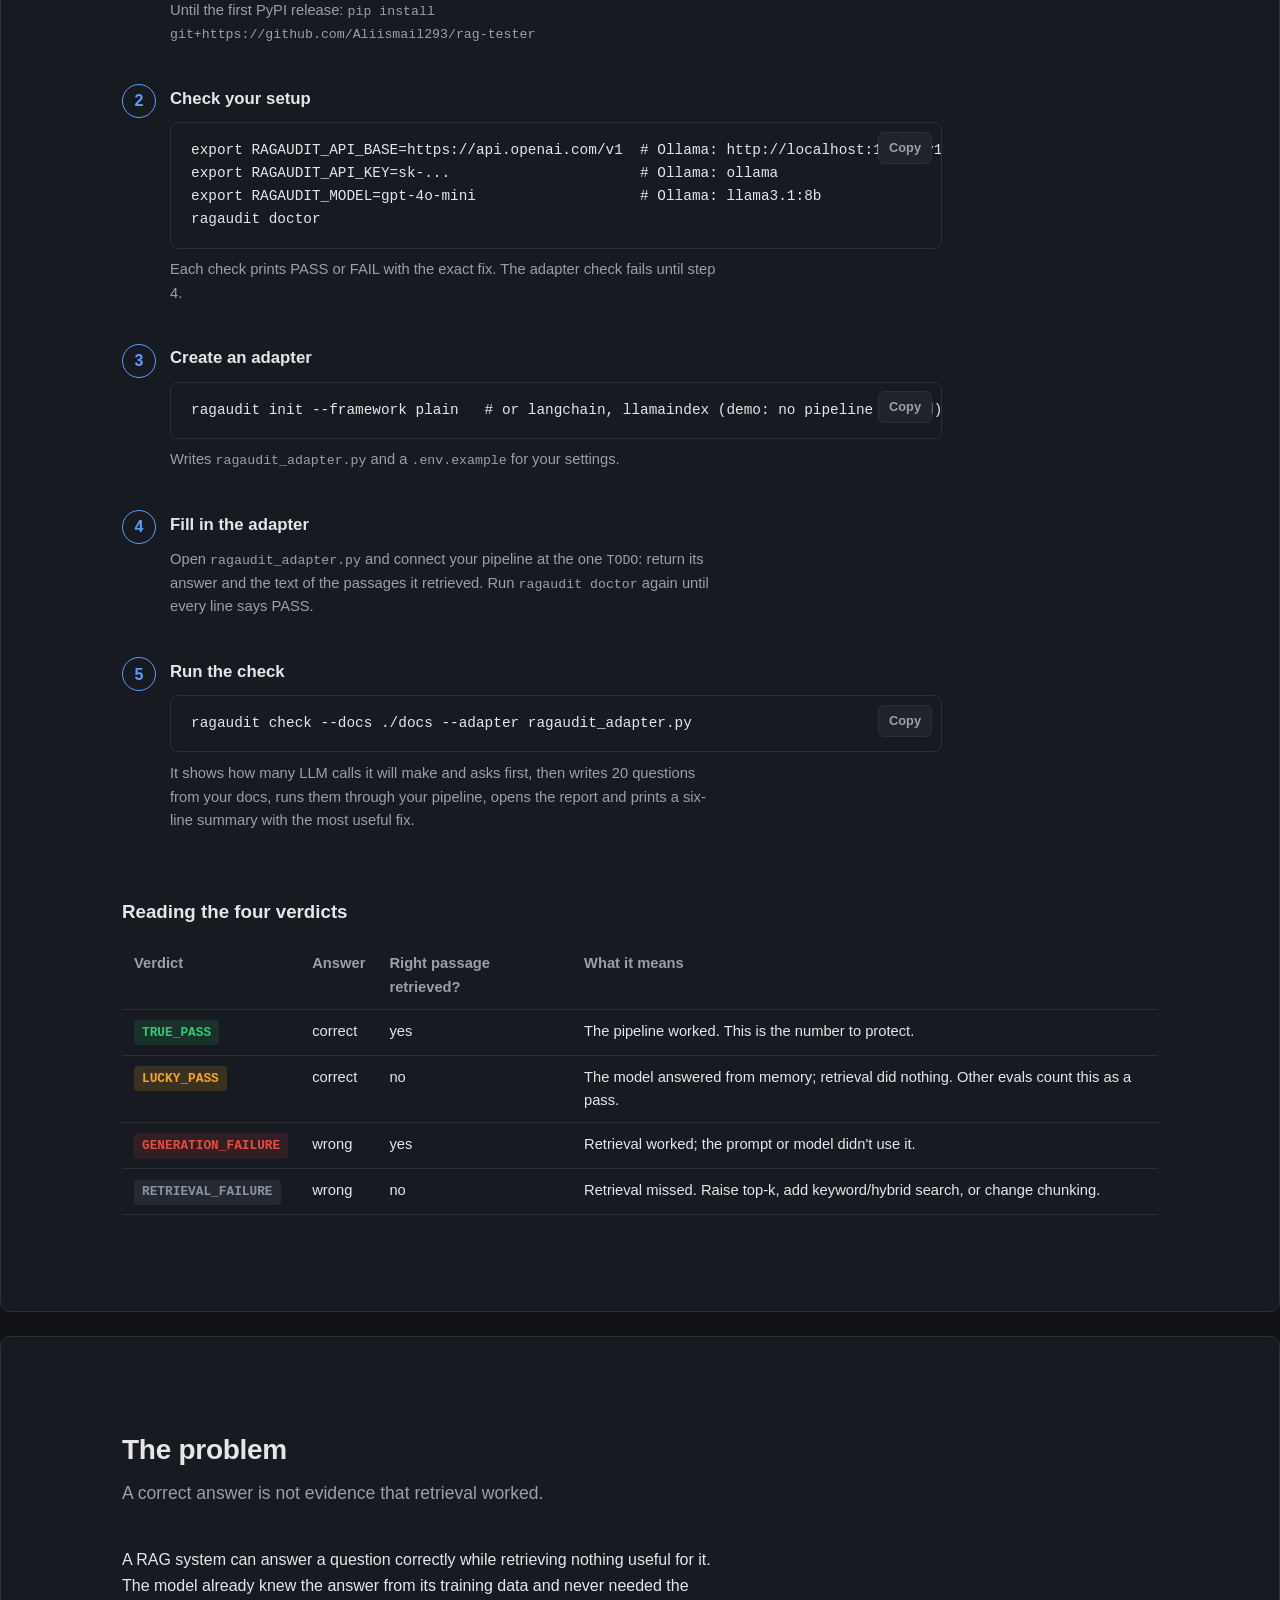
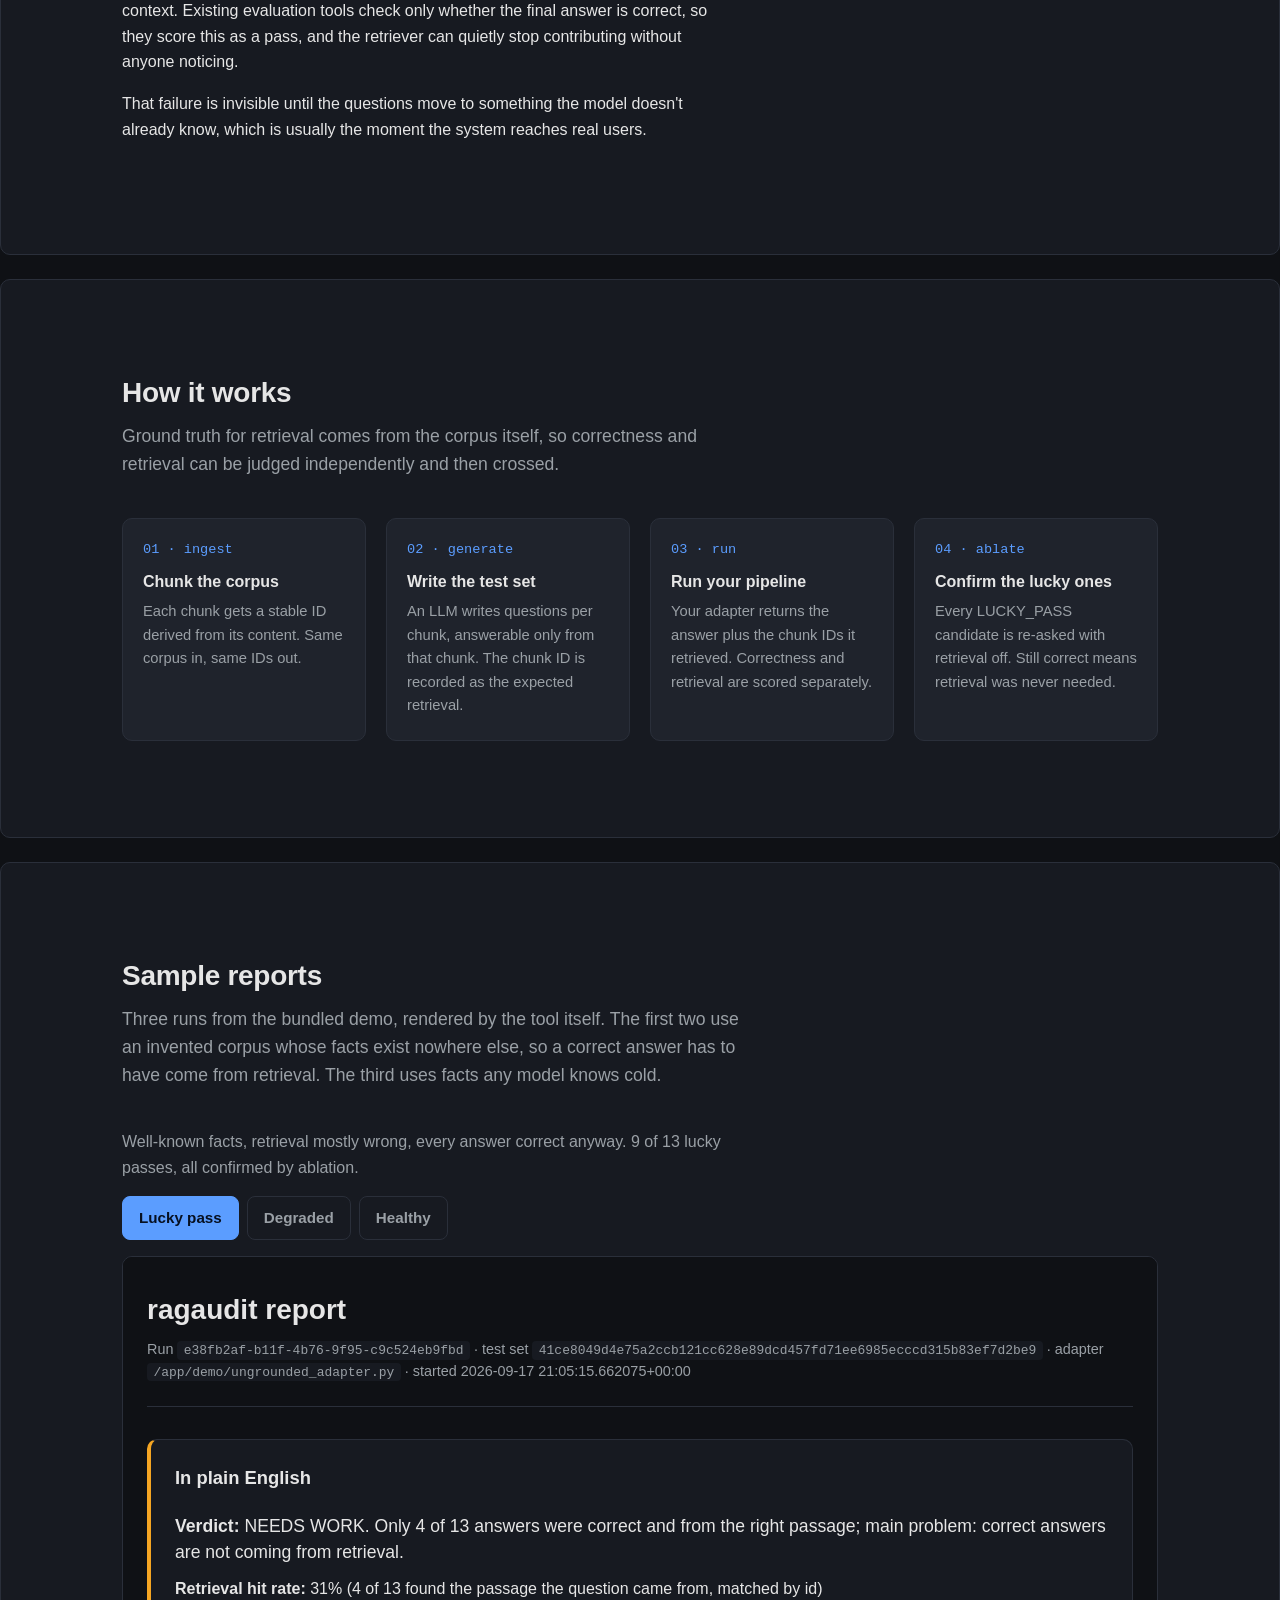
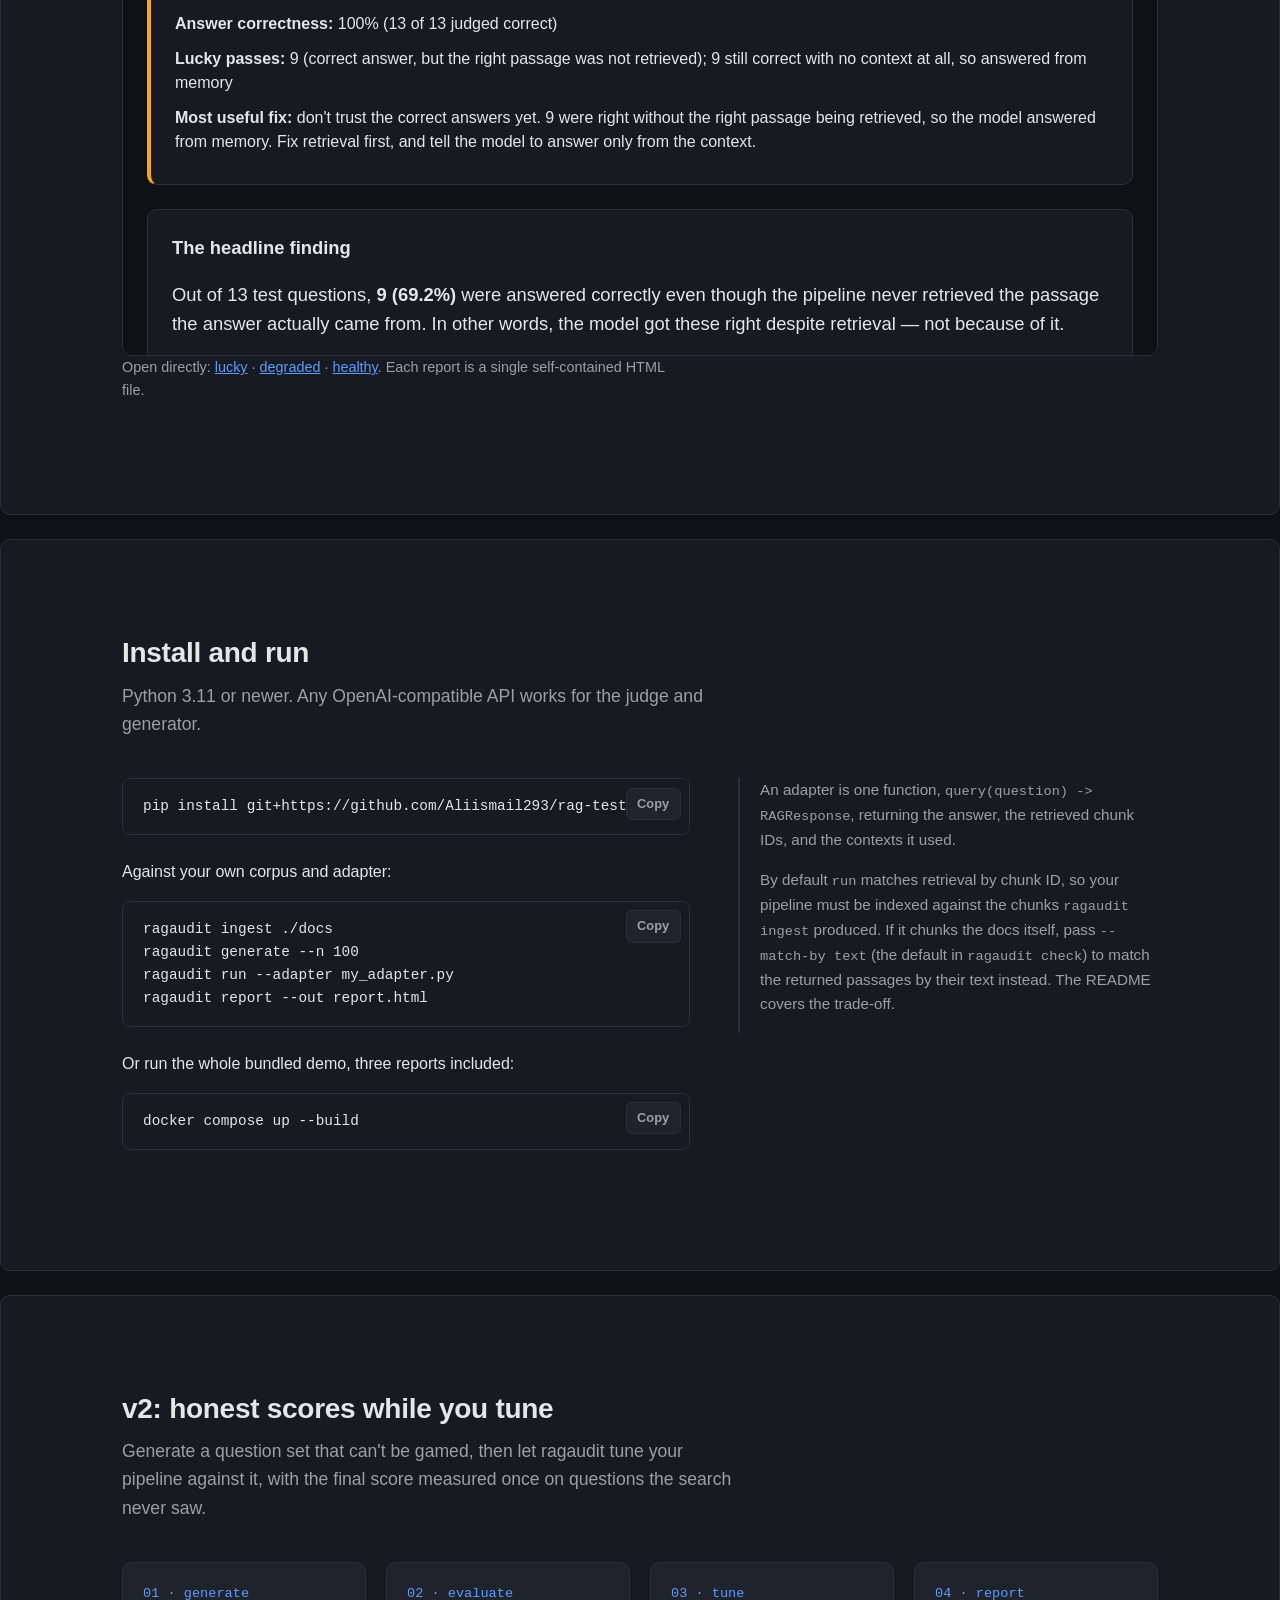
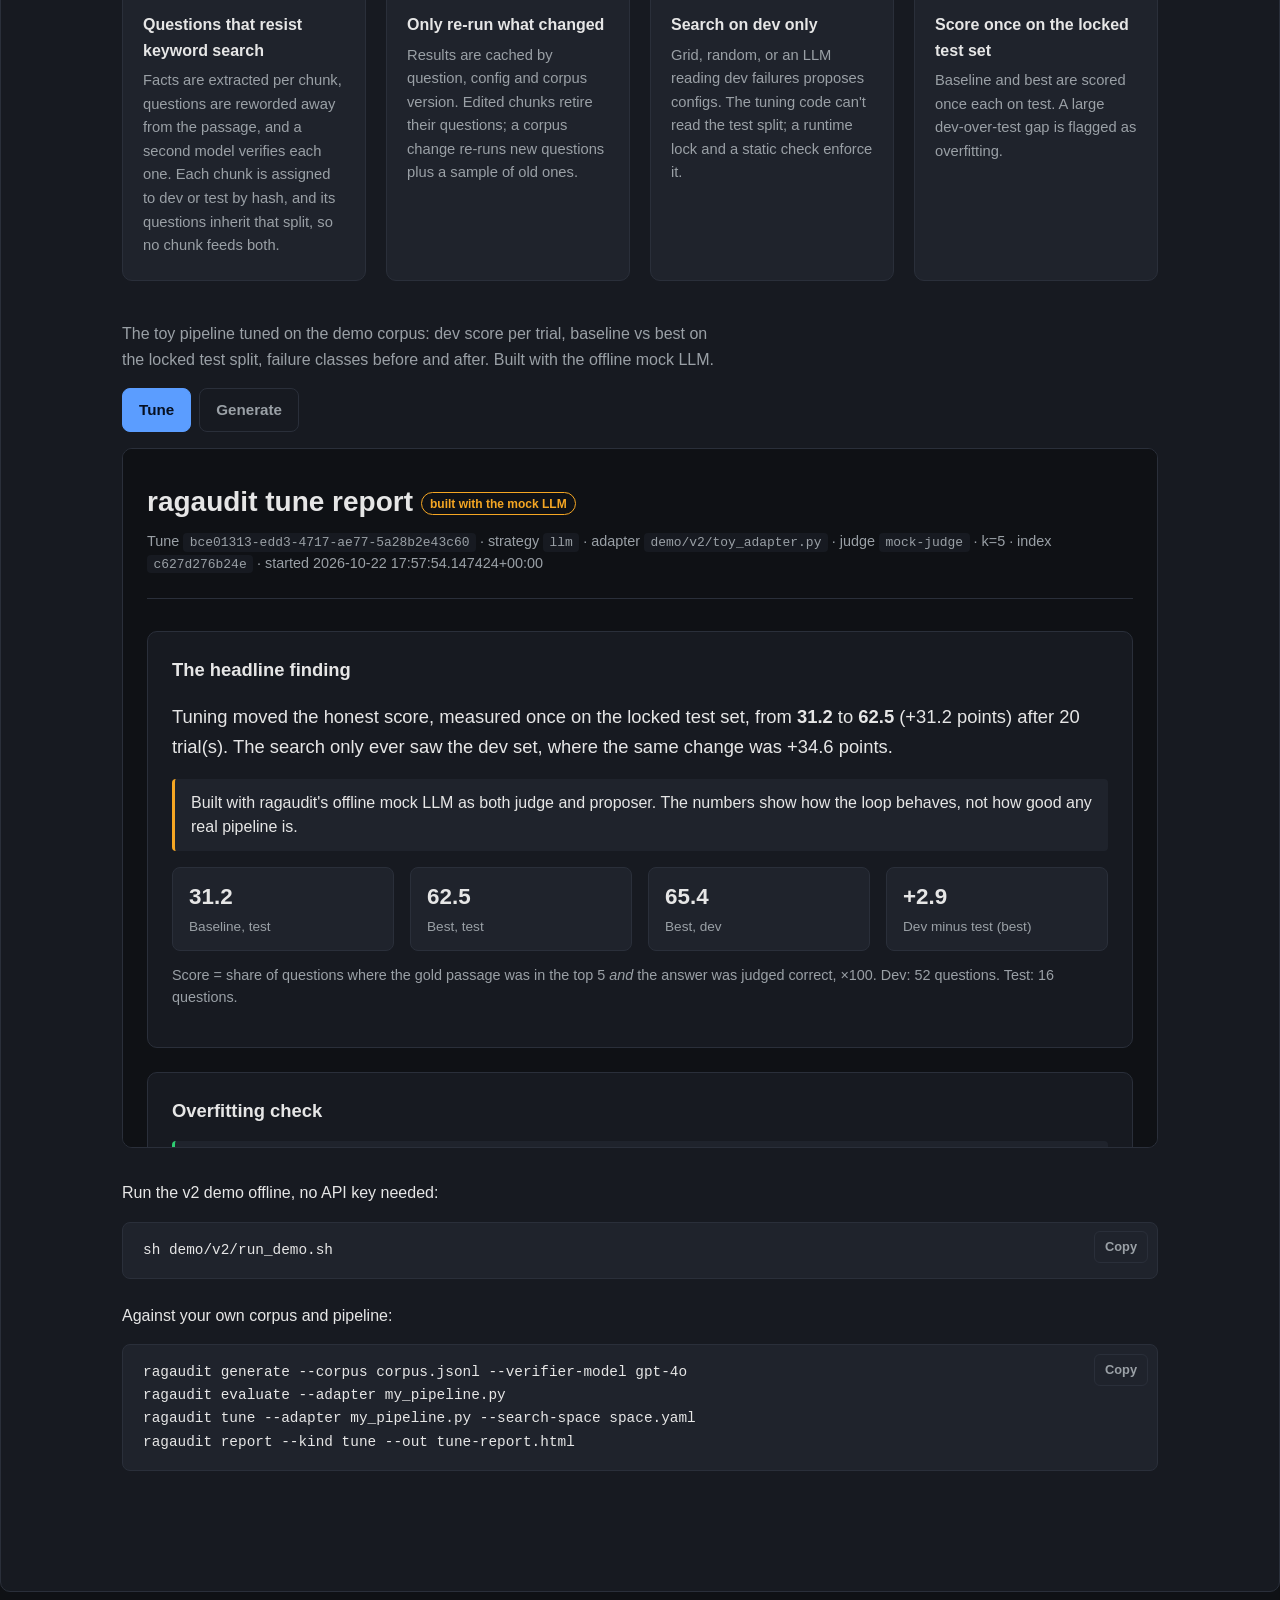
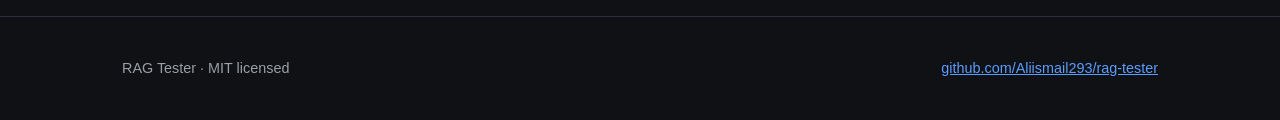
==== commit b137c7f5: "Add ragaudit init --framework demo: a pipeline that needs no edits The demo adapter is a minimal key" ====
--- a/docs/index.html
+++ b/docs/index.html
@@ -122,6 +122,21 @@
         not re-indexed.
       </p>
 
+      <div class="ln-quick-demo">
+        <p><strong>No pipeline yet?</strong> Use <code>--framework demo</code> to see a full report in 2 minutes.</p>
+        <div class="ln-code">
+<pre><code>pip install ragaudit-cli
+ragaudit init --framework demo
+ragaudit check --docs ./docs --adapter ragaudit_adapter.py --questions 5</code></pre>
+          <button type="button" class="ln-copy" aria-label="Copy demo commands">Copy</button>
+        </div>
+        <p class="ln-quick-note">
+          The demo adapter is a small keyword-search pipeline over your <code>./docs</code> folder, answered
+          by the same LLM ragaudit uses: nothing to edit. Set the <code>RAGAUDIT_*</code> settings from step 2
+          first, or add <code>--llm mock</code> to try it offline.
+        </p>
+      </div>
+
       <ol class="ln-quick">
         <li>
           <strong>Install</strong>
@@ -145,7 +160,7 @@
         <li>
           <strong>Create an adapter</strong>
           <div class="ln-code">
-<pre><code>ragaudit init --framework plain   # or langchain, llamaindex</code></pre>
+<pre><code>ragaudit init --framework plain   # or langchain, llamaindex (demo: no pipeline needed)</code></pre>
             <button type="button" class="ln-copy" aria-label="Copy init command">Copy</button>
           </div>
           <p class="ln-quick-note">Writes <code>ragaudit_adapter.py</code> and a <code>.env.example</code> for your settings.</p>
--- a/docs/style.css
+++ b/docs/style.css
@@ -827,6 +827,25 @@
 }
 
 /* 5-minute quickstart */
+
+.ln-quick-demo {
+  margin: 1.5rem 0 0;
+  max-width: 820px;
+  min-width: 0;
+  padding: 1rem 1.25rem;
+  border: 1px solid var(--border);
+  border-left: 4px solid var(--accent);
+  border-radius: 6px;
+  background: var(--surface);
+}
+
+.ln-quick-demo > p:first-child {
+  margin: 0 0 0.75rem;
+}
+
+.ln-quick-demo .ln-code {
+  margin-bottom: 0.6rem;
+}
 
 .ln-quick {
   margin: 2rem 0 0;
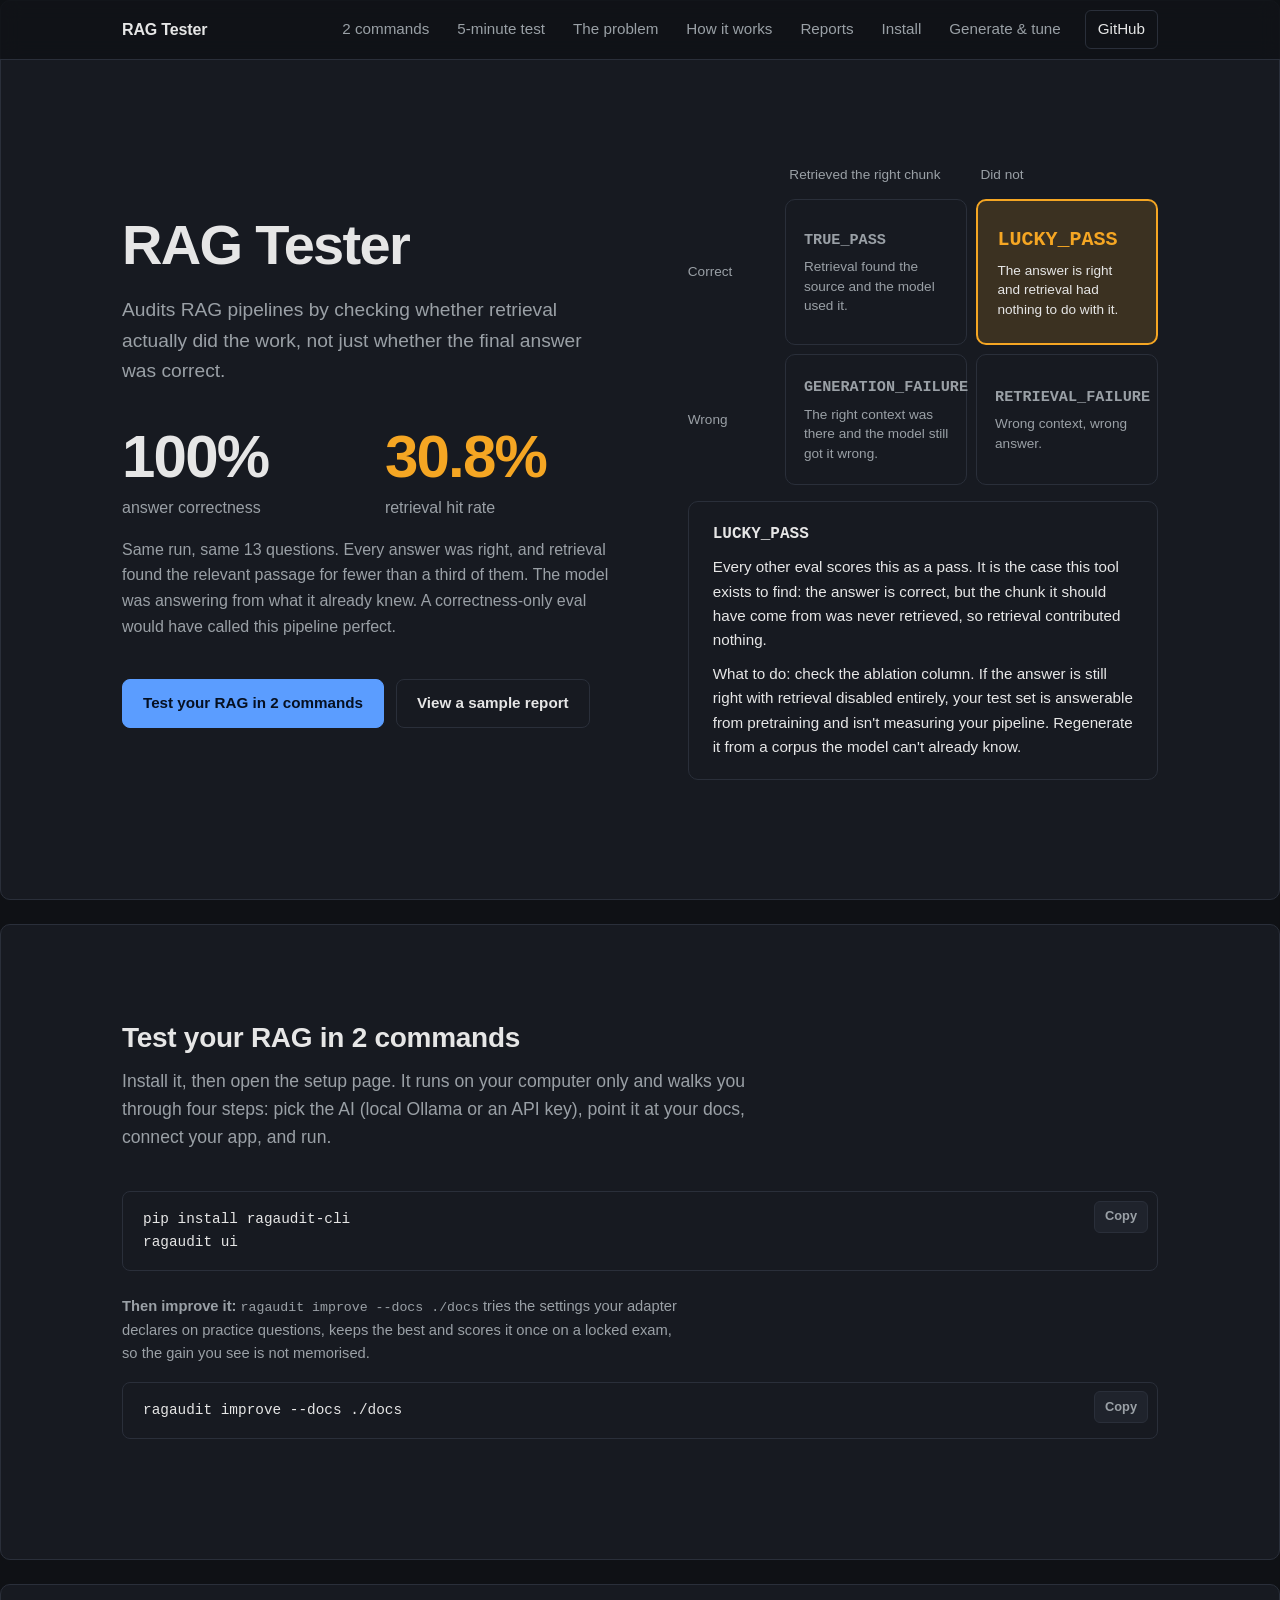
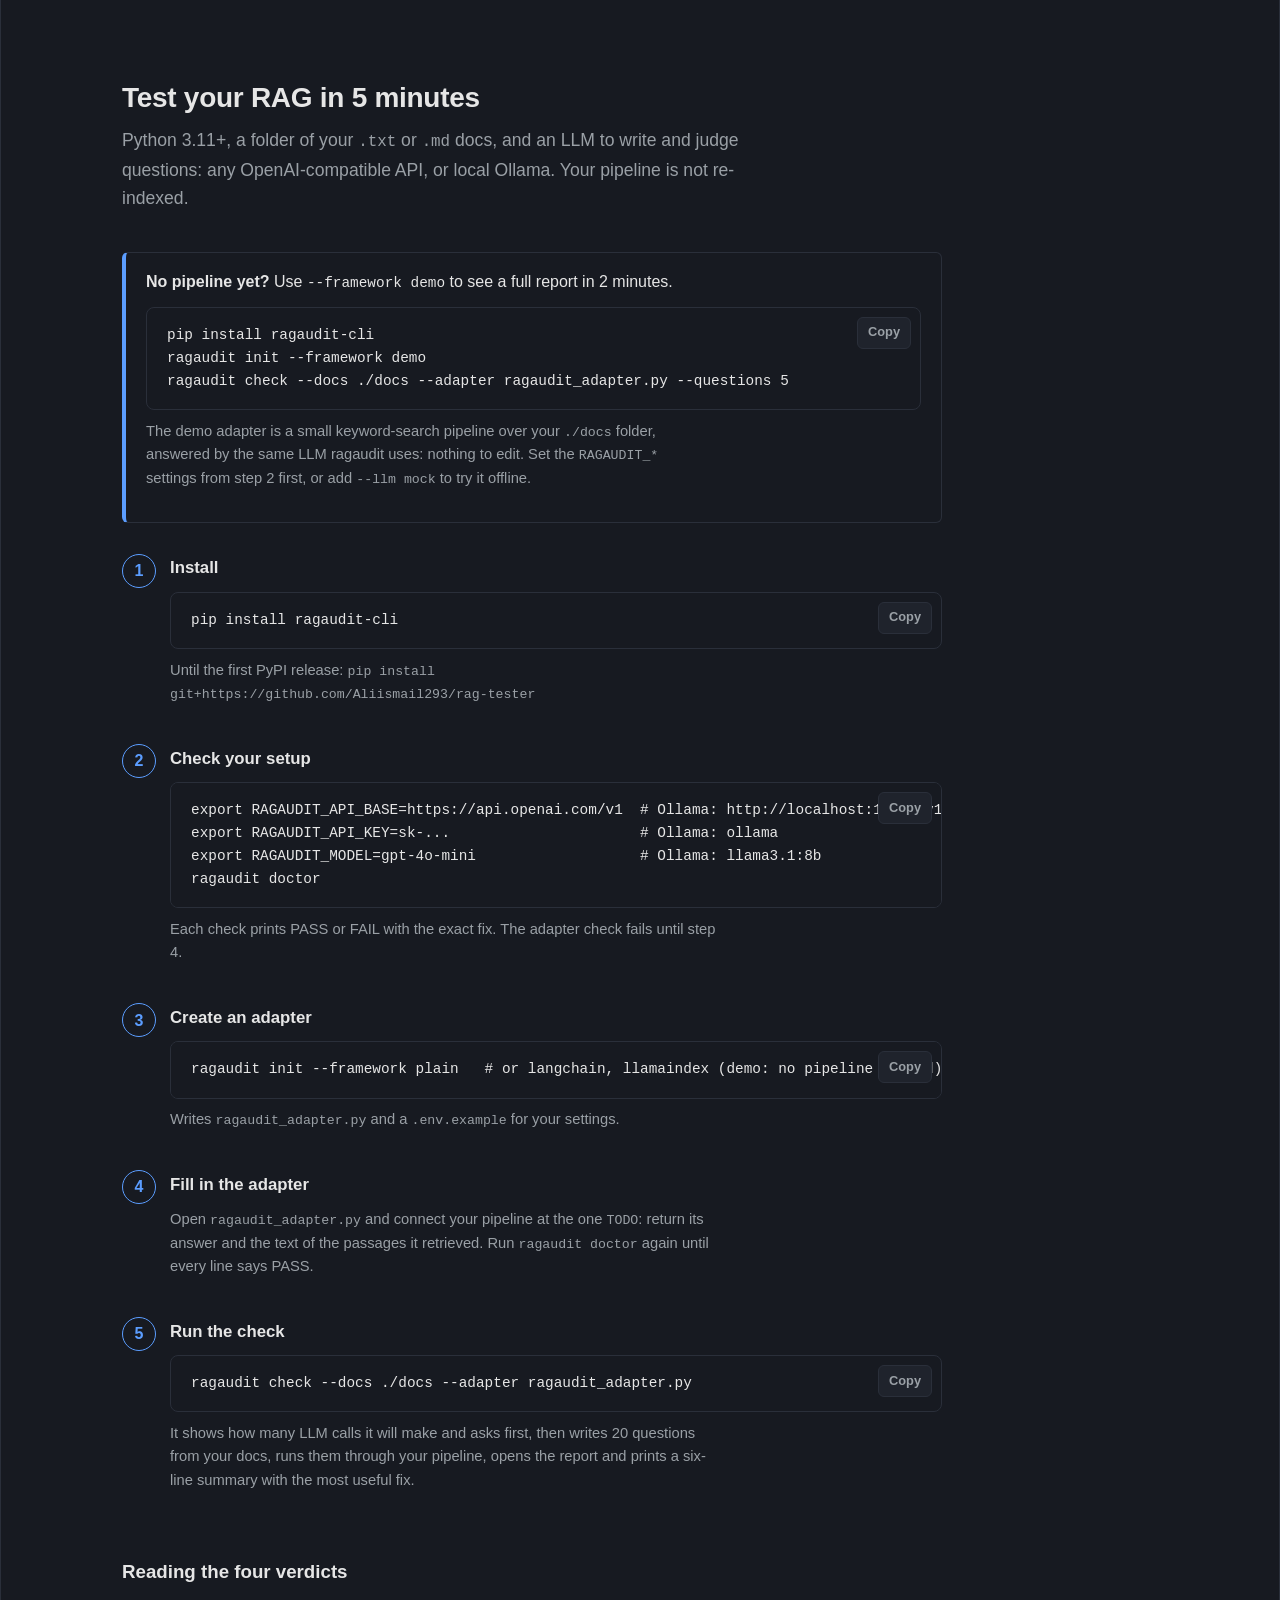
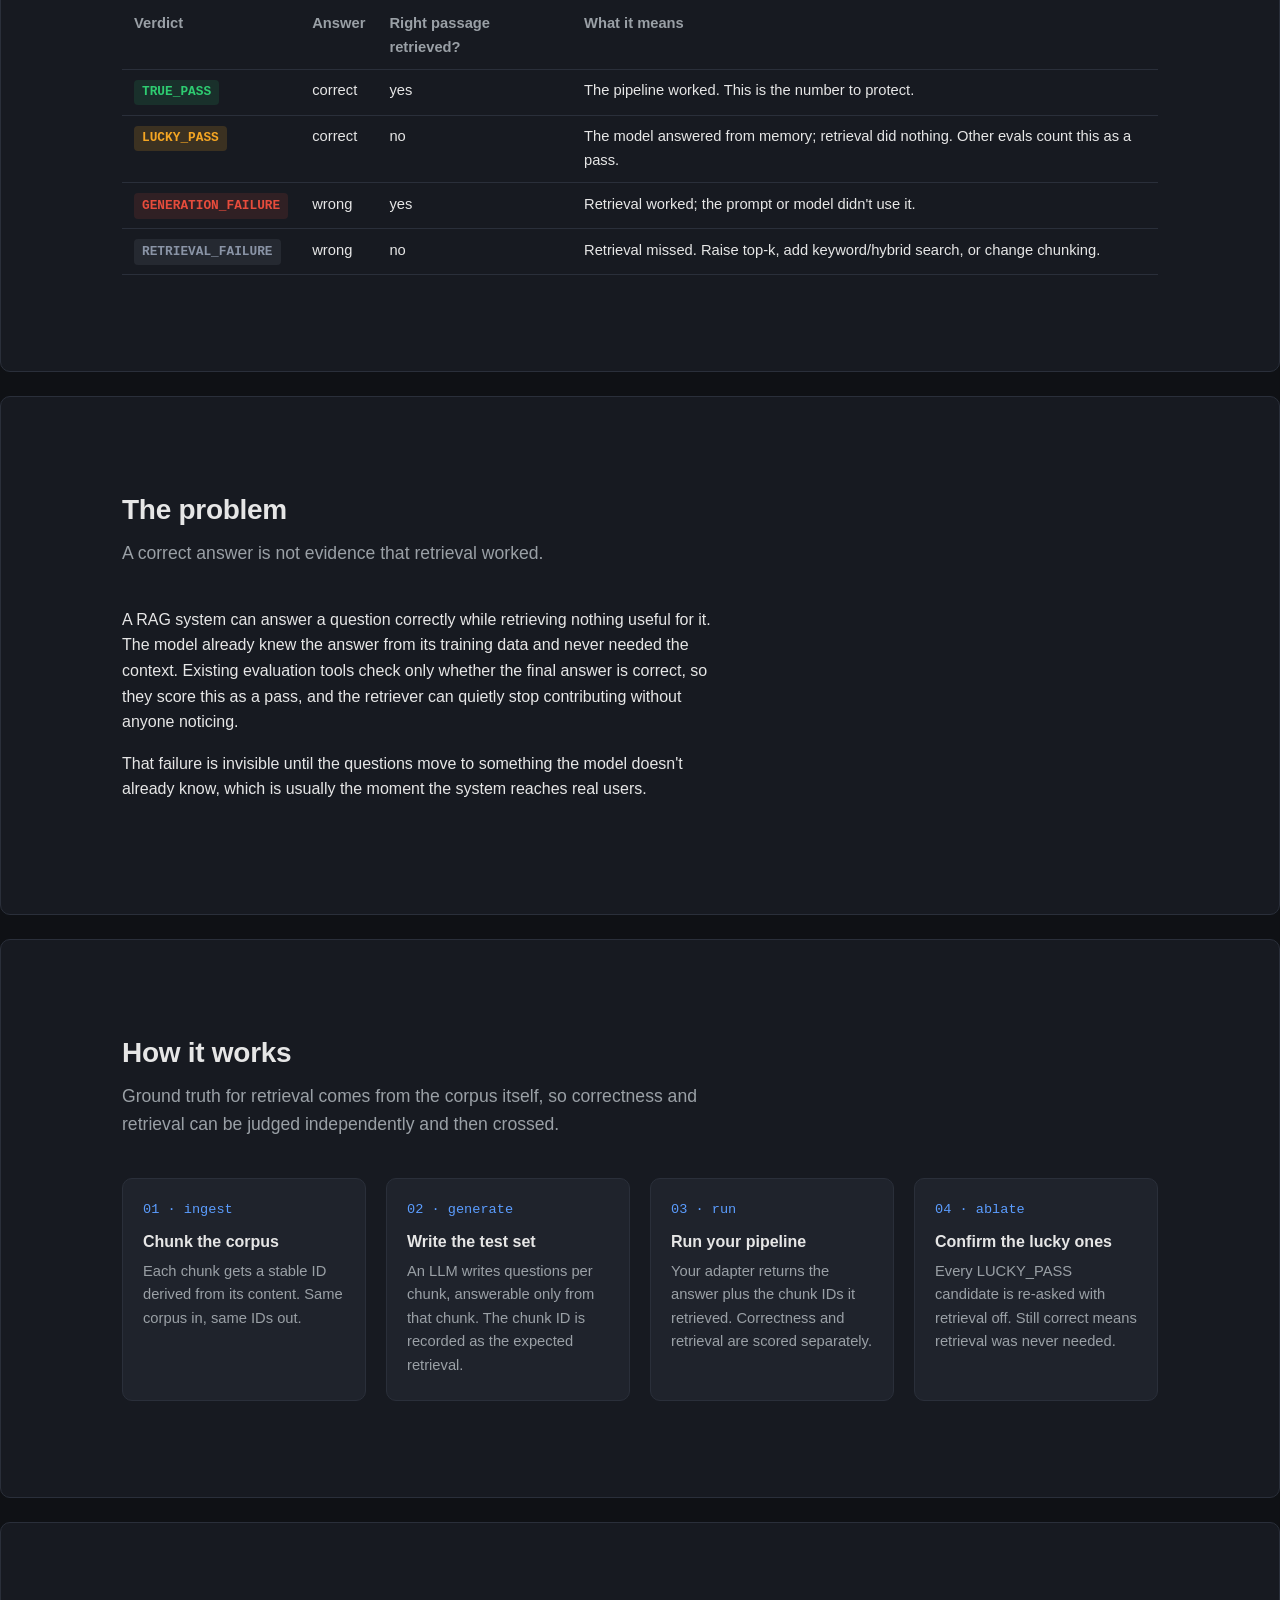
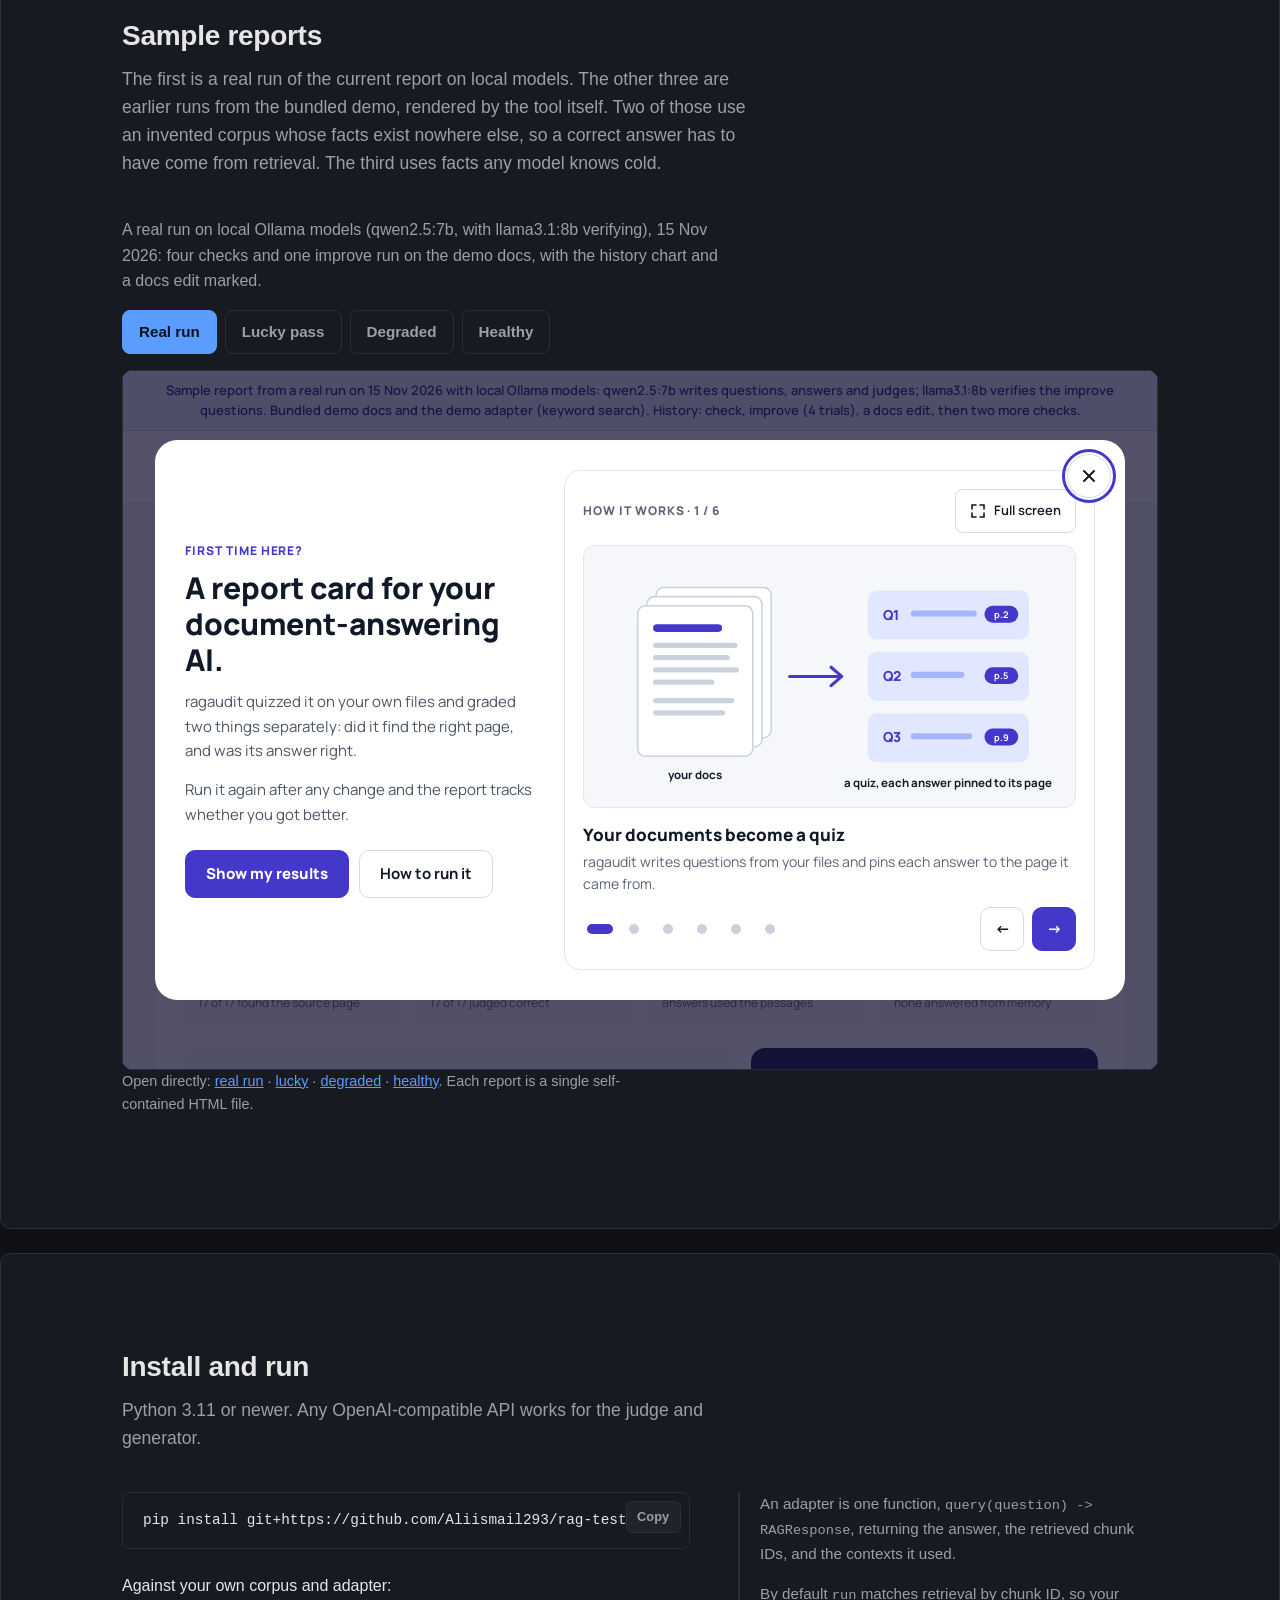
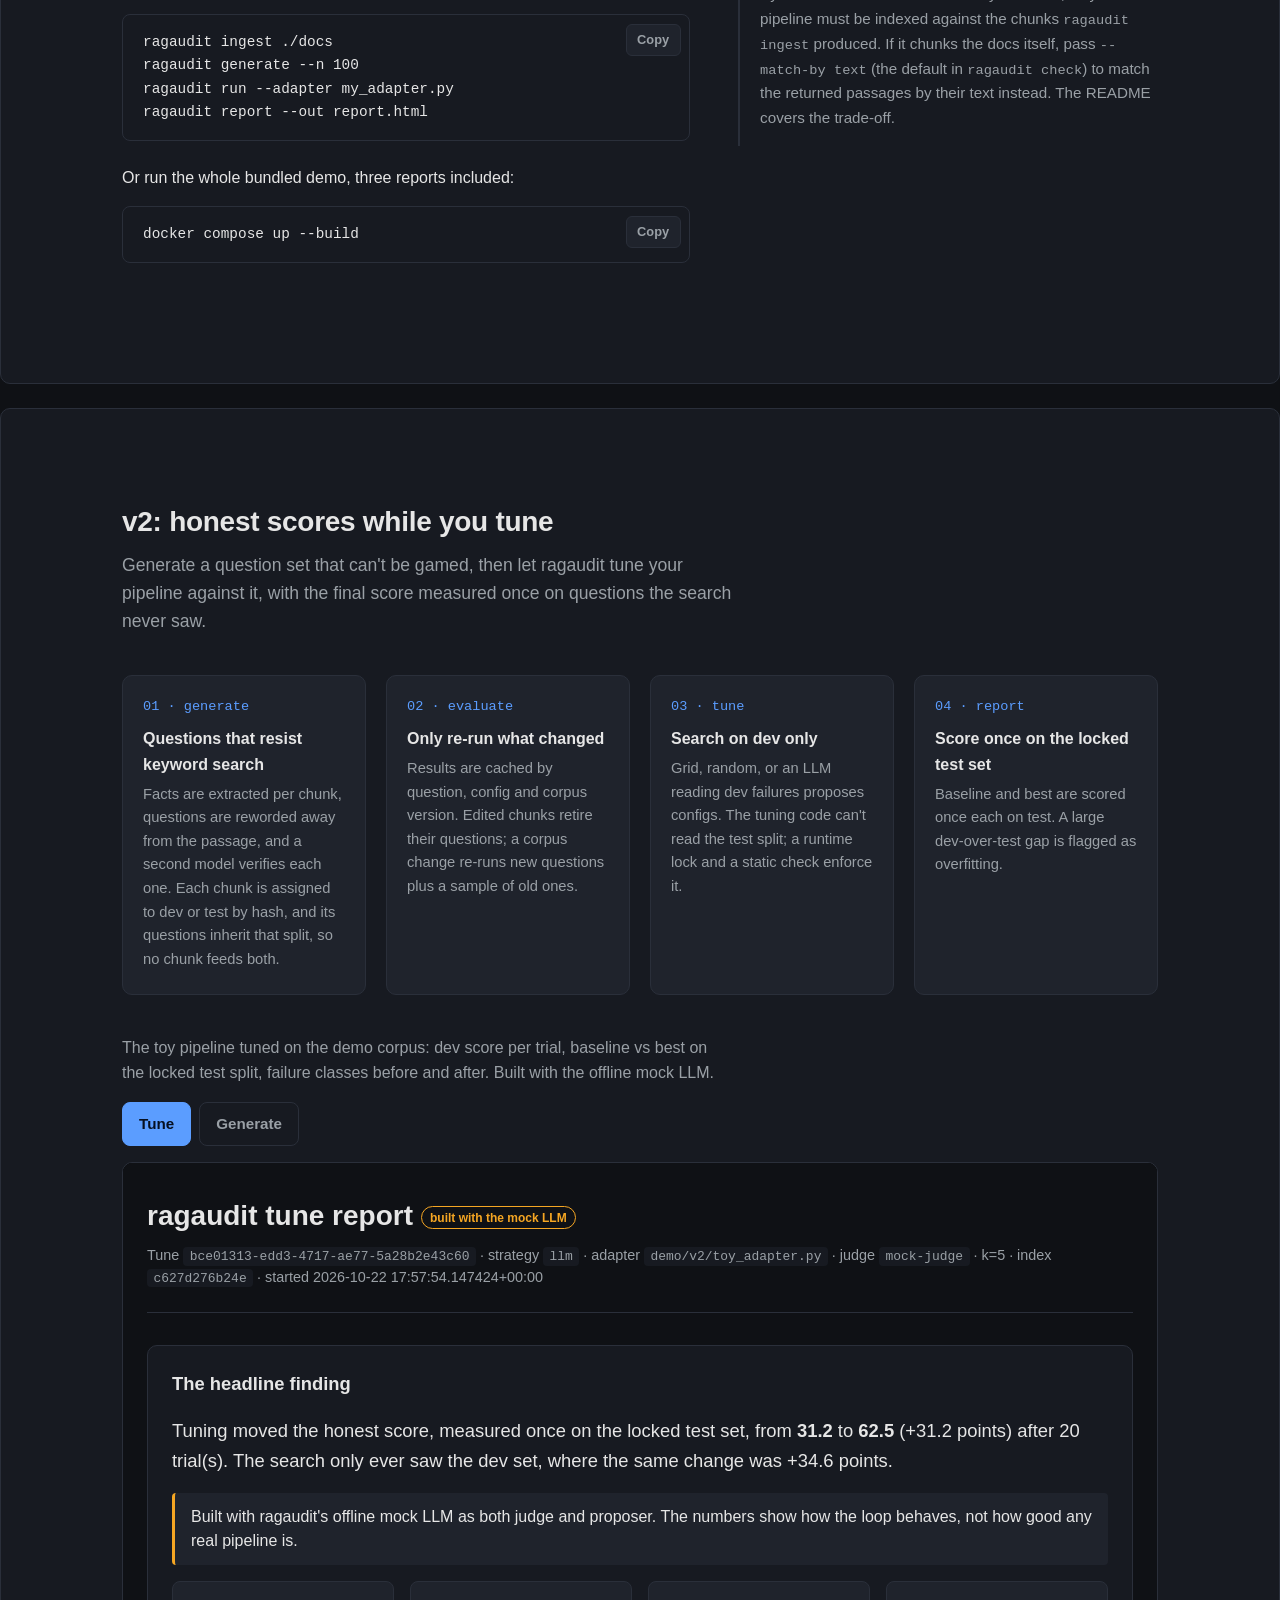
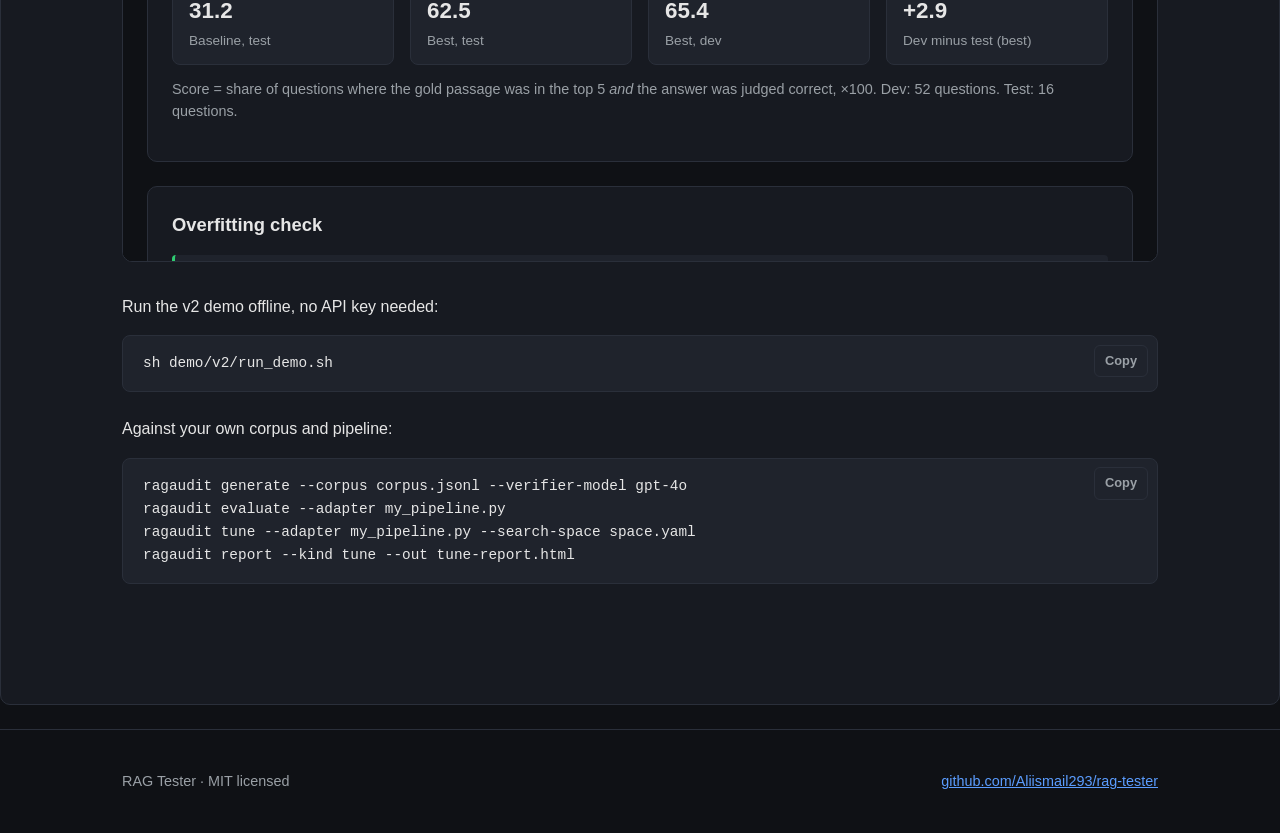
==== commit 30aaec8f: "Phase 6: docs and release prep for 0.4.0 README opens with "Test your RAG in 2 commands" (pip instal" ====
--- a/docs/index.html
+++ b/docs/index.html
@@ -13,6 +13,7 @@
   <div class="ln-col">
     <a class="ln-brand" href="#top">RAG Tester</a>
     <ul class="ln-nav-links">
+      <li><a href="#start">2 commands</a></li>
       <li><a href="#quickstart">5-minute test</a></li>
       <li><a href="#problem">The problem</a></li>
       <li><a href="#how">How it works</a></li>
@@ -54,7 +55,7 @@
         </p>
 
         <div class="ln-actions">
-          <a class="ln-btn ln-btn--primary" href="#quickstart">Test your RAG in 5 minutes</a>
+          <a class="ln-btn ln-btn--primary" href="#start">Test your RAG in 2 commands</a>
           <a class="ln-btn ln-btn--secondary" href="#reports">View a sample report</a>
         </div>
       </div>
@@ -110,6 +111,31 @@
         </div>
       </div>
 
+    </div>
+  </section>
+
+  <section id="start" class="ln-band">
+    <div class="ln-col">
+      <h2>Test your RAG in 2 commands</h2>
+      <p class="ln-lead">
+        Install it, then open the setup page. It runs on your computer only and walks you through
+        four steps: pick the AI (local Ollama or an API key), point it at your docs, connect your app,
+        and run.
+      </p>
+      <div class="ln-code">
+<pre><code>pip install ragaudit-cli
+ragaudit ui</code></pre>
+        <button type="button" class="ln-copy" aria-label="Copy the two commands">Copy</button>
+      </div>
+      <p class="ln-quick-note">
+        <strong>Then improve it:</strong> <code>ragaudit improve --docs ./docs</code> tries the settings your
+        adapter declares on practice questions, keeps the best and scores it once on a locked exam, so the
+        gain you see is not memorised.
+      </p>
+      <div class="ln-code">
+<pre><code>ragaudit improve --docs ./docs</code></pre>
+        <button type="button" class="ln-copy" aria-label="Copy improve command">Copy</button>
+      </div>
     </div>
   </section>
 
@@ -258,15 +284,19 @@
     <div class="ln-col">
       <h2>Sample reports</h2>
       <p class="ln-lead">
-        Three runs from the bundled demo, rendered by the tool itself. The first two use
+        The first is a real run of the current report on local models. The other three are earlier runs
+        from the bundled demo, rendered by the tool itself. Two of those use
         an invented corpus whose facts exist nowhere else, so a correct answer has to
         have come from retrieval. The third uses facts any model knows cold.
       </p>
 
-      <p class="ln-viewer-desc" id="viewer-desc">Well-known facts, retrieval mostly wrong, every answer correct anyway. 9 of 13 lucky passes, all confirmed by ablation.</p>
+      <p class="ln-viewer-desc" id="viewer-desc">A real run on local Ollama models (qwen2.5:7b, with llama3.1:8b verifying), 15 Nov 2026: four checks and one improve run on the demo docs, with the history chart and a docs edit marked.</p>
 
       <div class="ln-tabs" role="tablist" aria-label="Sample report">
         <button type="button" class="ln-tab" role="tab" aria-selected="true"
+          data-src="sample-report.html"
+          data-desc="A real run on local Ollama models (qwen2.5:7b, with llama3.1:8b verifying), 15 Nov 2026: four checks and one improve run on the demo docs, with the history chart and a docs edit marked.">Real run</button>
+        <button type="button" class="ln-tab" role="tab" aria-selected="false"
           data-src="sample-report-lucky.html"
           data-desc="Well-known facts, retrieval mostly wrong, every answer correct anyway. 9 of 13 lucky passes, all confirmed by ablation.">Lucky pass</button>
         <button type="button" class="ln-tab" role="tab" aria-selected="false"
@@ -277,10 +307,11 @@
           data-desc="The same invented corpus with retrieval working as intended. 18 of 18 true passes.">Healthy</button>
       </div>
 
-      <iframe class="ln-frame" id="report-frame" src="sample-report-lucky.html"
+      <iframe class="ln-frame" id="report-frame" src="sample-report.html"
         title="Sample report" loading="lazy"></iframe>
       <p class="ln-viewer-foot">
         Open directly:
+        <a href="sample-report.html">real run</a> &middot;
         <a href="sample-report-lucky.html">lucky</a> &middot;
         <a href="sample-report-degraded.html">degraded</a> &middot;
         <a href="sample-report-healthy.html">healthy</a>.
--- a/docs/style.css
+++ b/docs/style.css
@@ -254,6 +254,54 @@
   font-size: 0.75rem;
 }
 
+table#case-table td {
+  overflow-wrap: anywhere;
+}
+
+/* Phones: one card per case instead of four columns, so the page never scrolls sideways. */
+@media (max-width: 600px) {
+  table#case-table,
+  table#case-table tbody,
+  table#case-table tr,
+  table#case-table td {
+    display: block;
+    width: auto;
+  }
+
+  table#case-table thead {
+    display: none;
+  }
+
+  table#case-table tr.case-row {
+    padding: 0.75rem 0;
+    border-bottom: 1px solid var(--border);
+  }
+
+  table#case-table td {
+    border-bottom: 0;
+    padding: 0.2rem 0;
+  }
+
+  table#case-table td.case-question {
+    font-weight: 600;
+  }
+
+  table#case-table td.case-verdict,
+  table#case-table td.case-rank {
+    display: inline-block;
+    margin-right: 0.75rem;
+  }
+
+  table#case-table td.case-rank {
+    color: var(--text-muted);
+    font-size: 0.85rem;
+  }
+
+  table#case-table td.case-rank::before {
+    content: attr(data-label) ": ";
+  }
+}
+
 .badge {
   display: inline-block;
   padding: 0.15rem 0.6rem;
@@ -305,6 +353,15 @@
 details ol {
   margin: 0.2rem 0 0;
   padding-left: 1.2rem;
+}
+
+/* The contexts list itself is markup: only each passage keeps its line breaks. */
+details dd.contexts {
+  white-space: normal;
+}
+
+details dd.contexts li {
+  white-space: pre-wrap;
 }
 
 a {
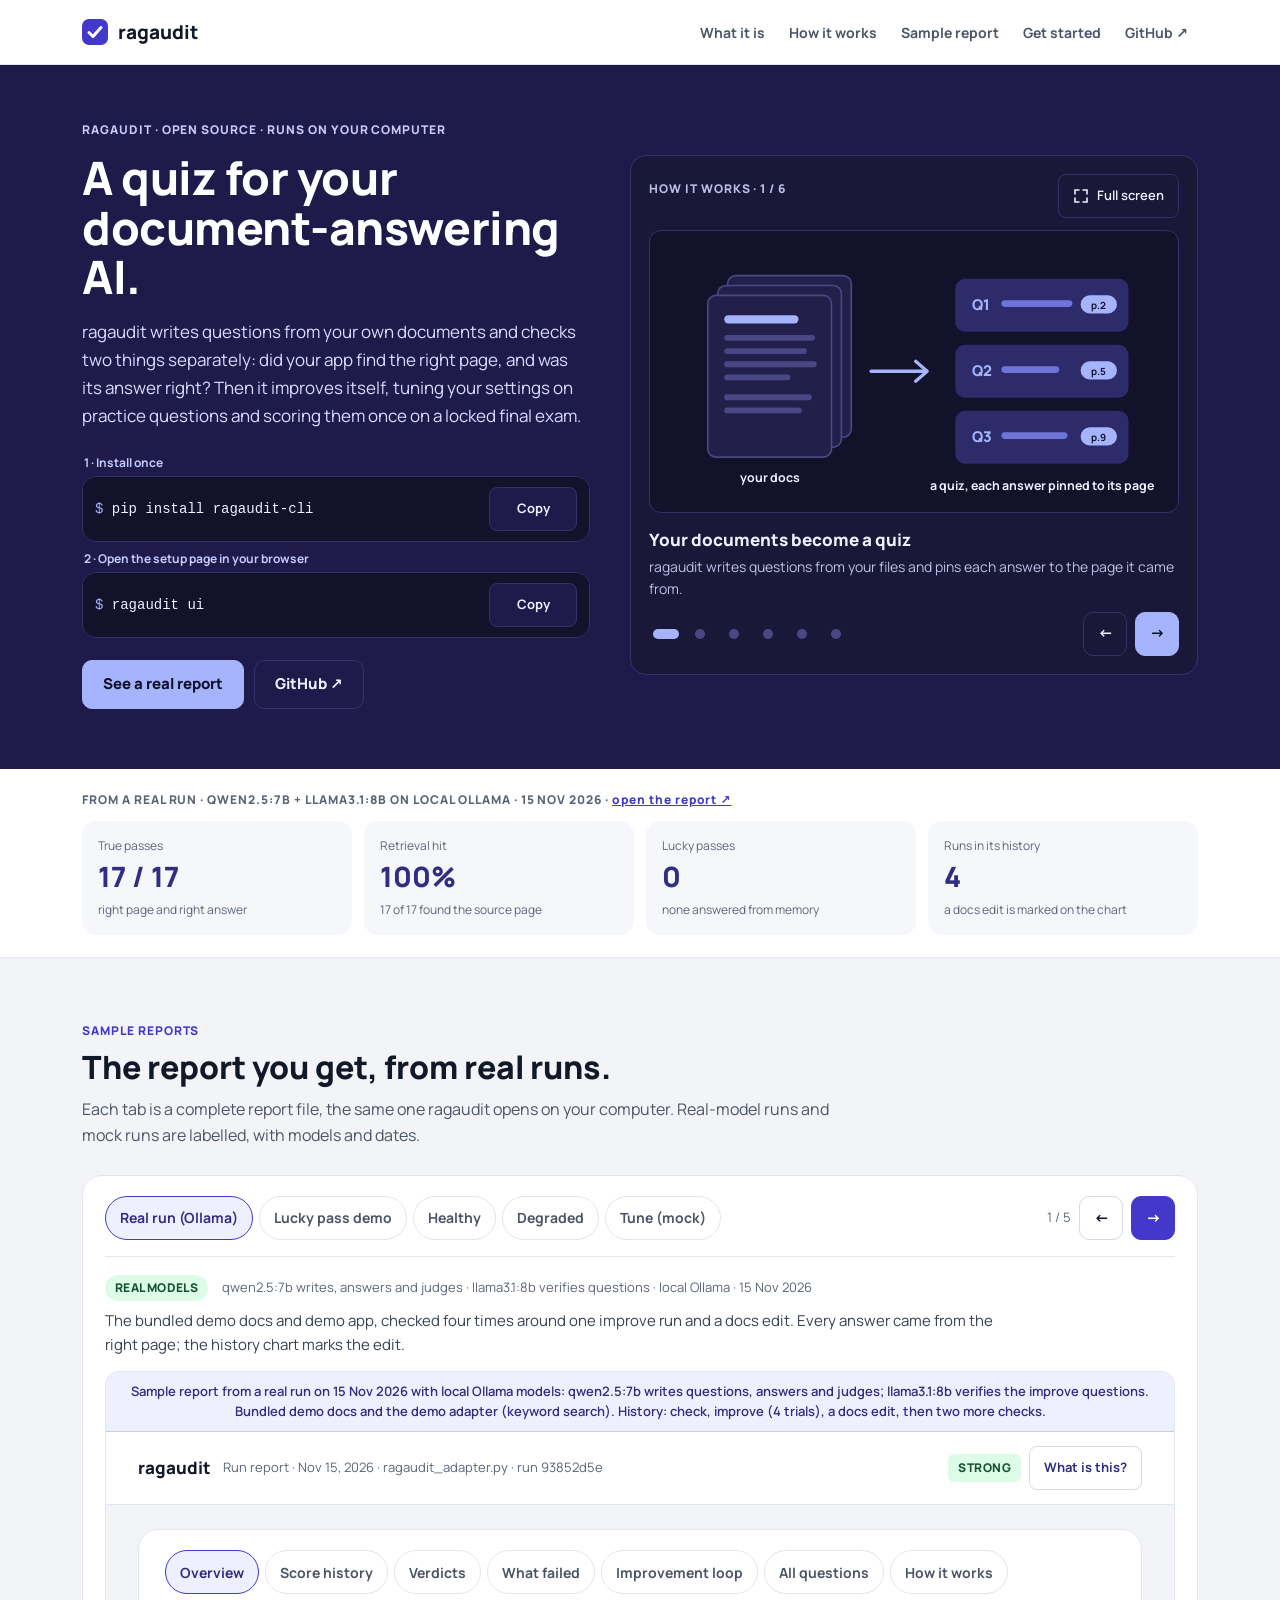
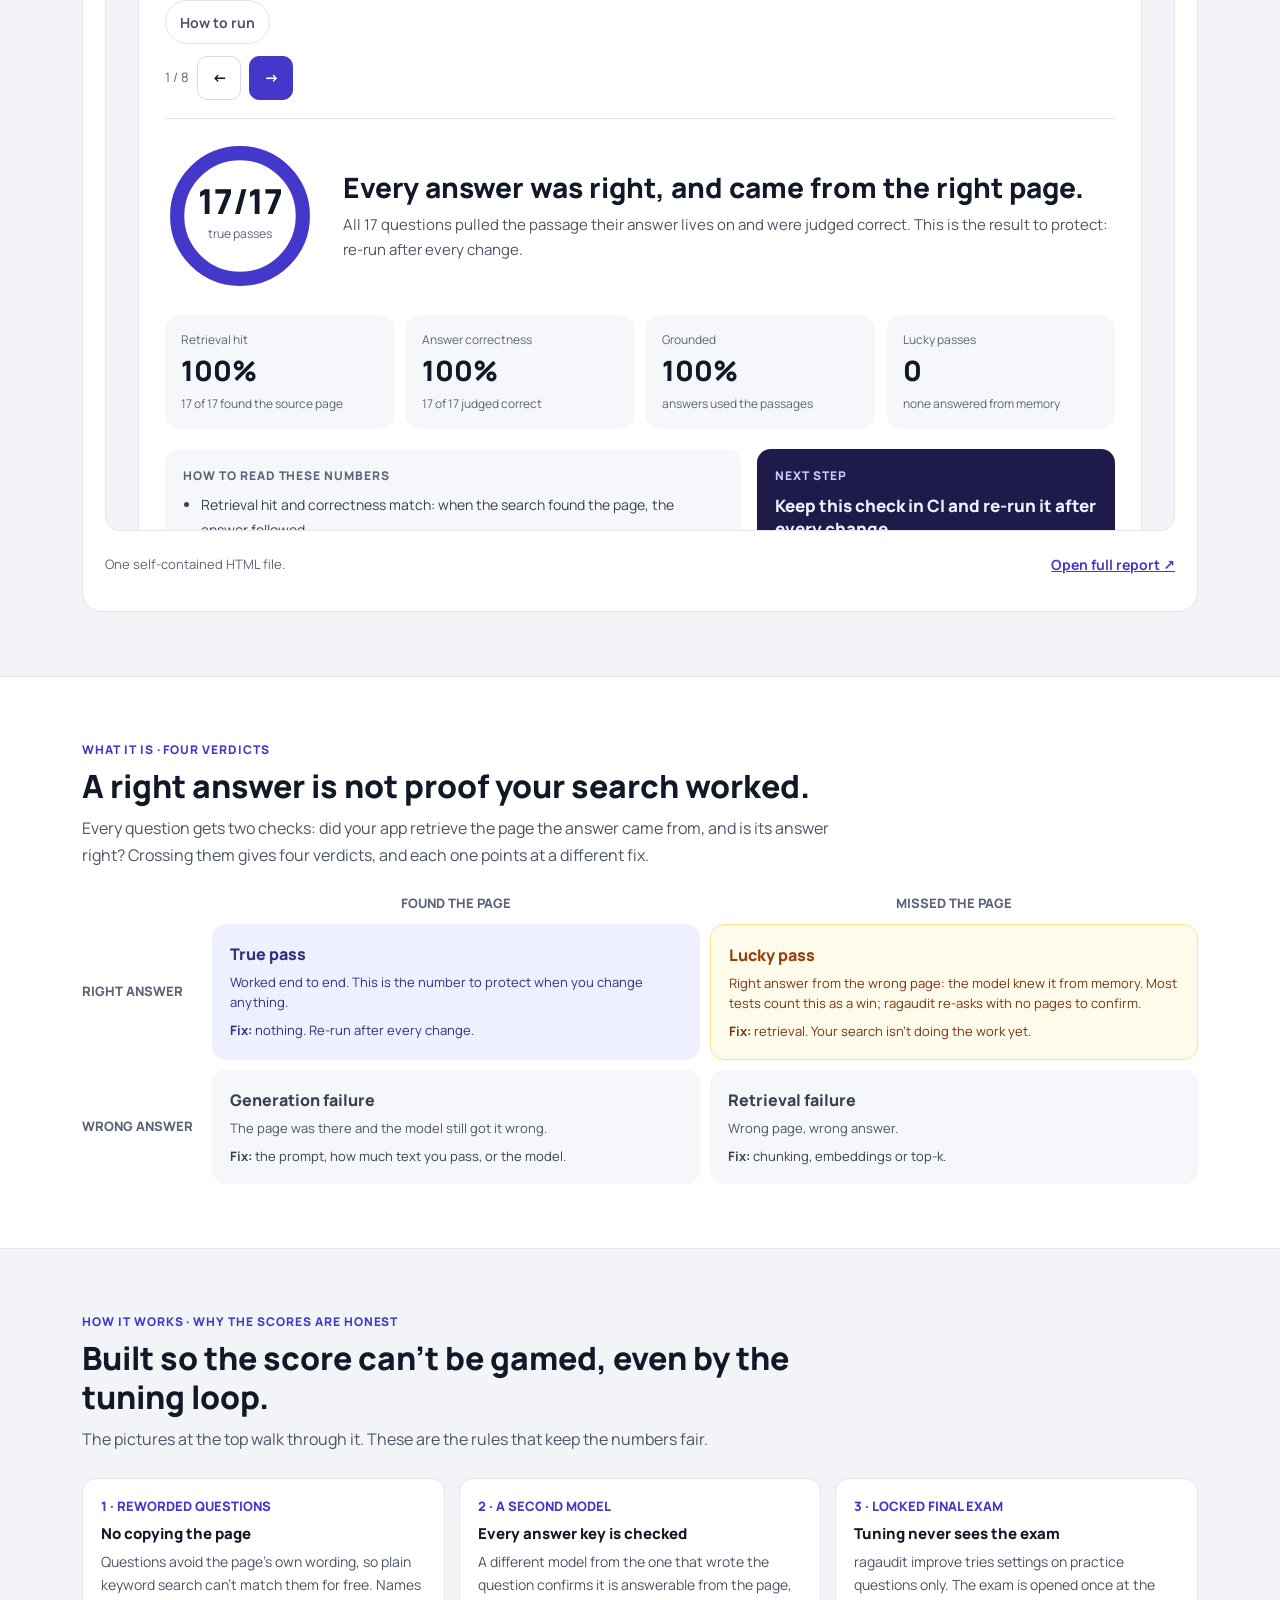
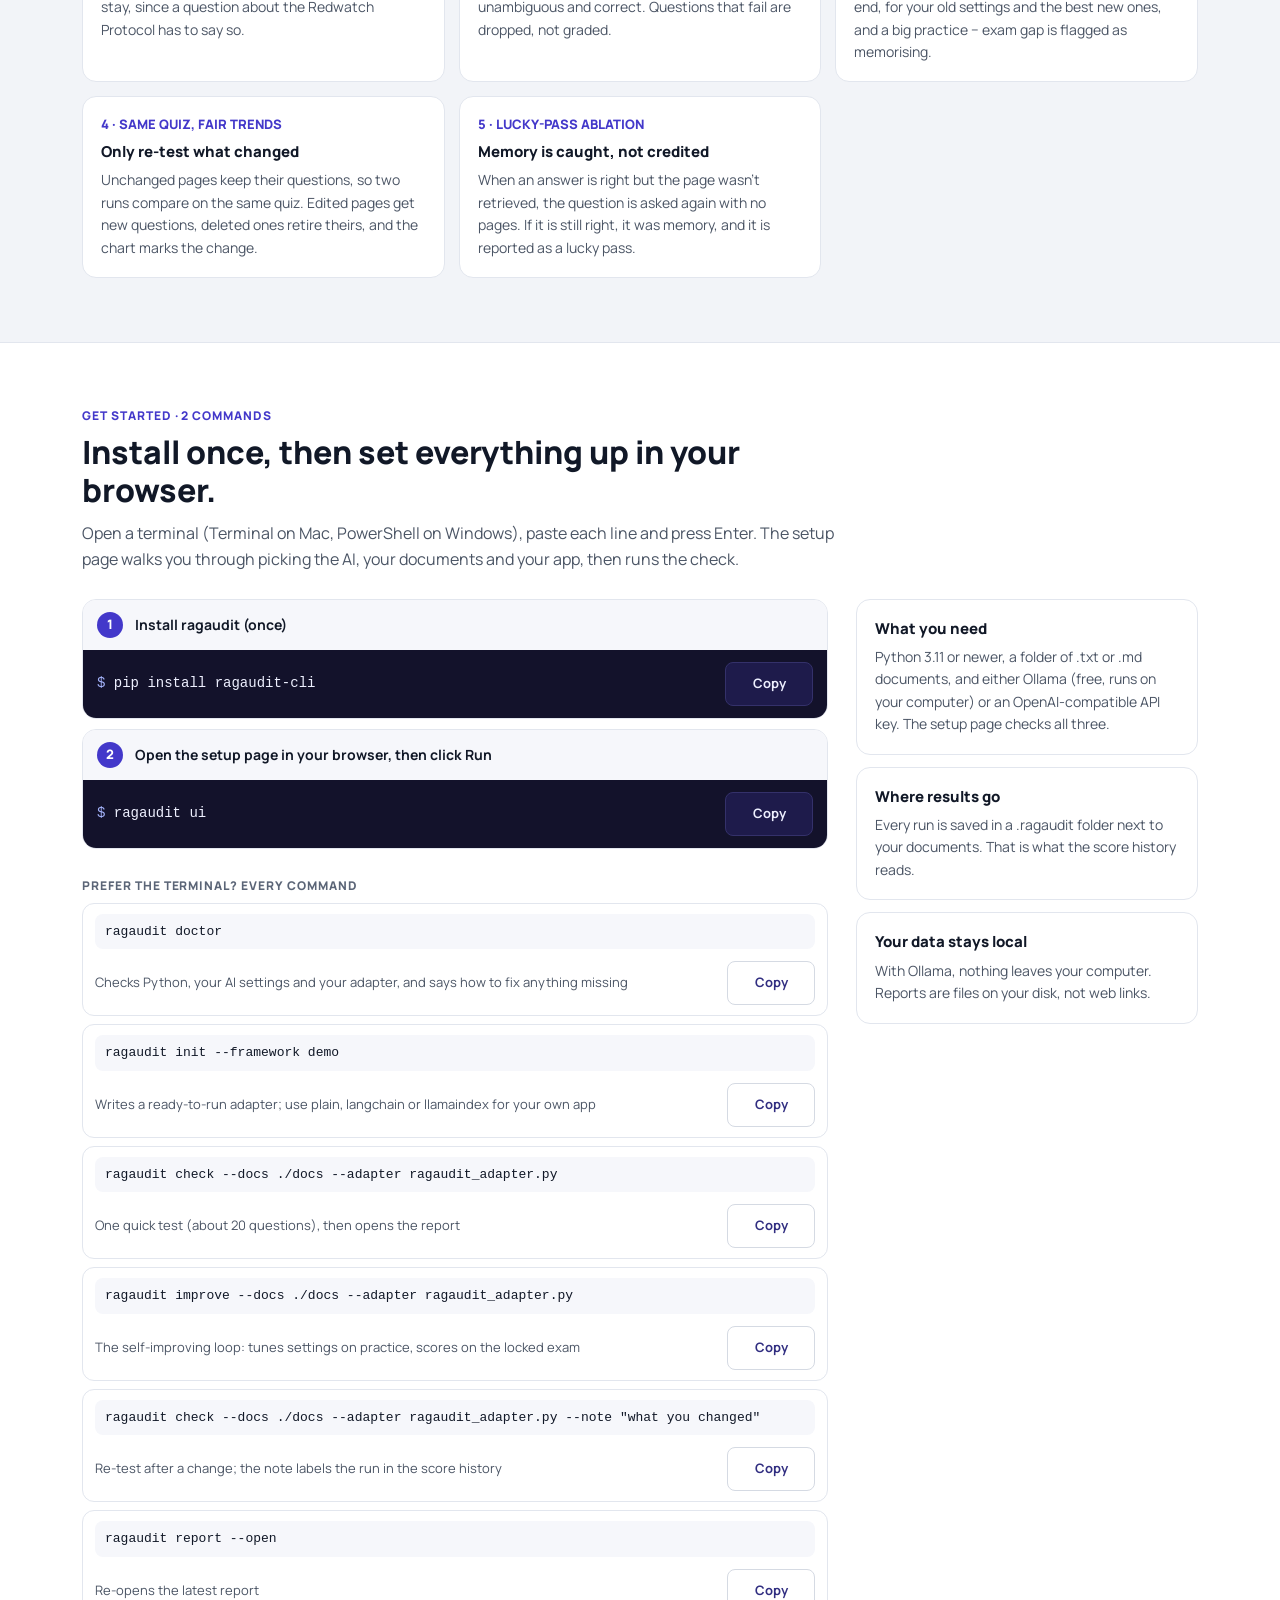
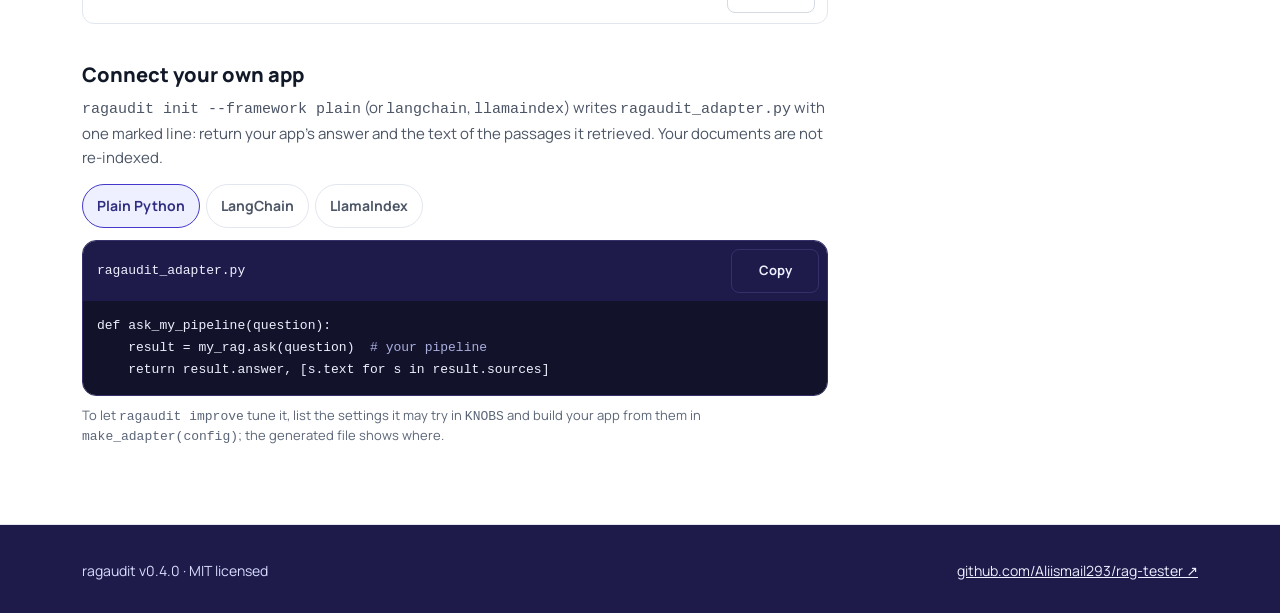
==== commit a51d6c6a: "Site: rebuild docs/index.html on the report's design system - Extract the v3 report's tokens and sha" ====
--- a/docs/index.html
+++ b/docs/index.html
@@ -1,527 +1,431 @@
 <!DOCTYPE html>
-<html lang="en" class="ln" data-theme="dark">
+<html lang="en" class="no-js">
 <head>
 <meta charset="utf-8">
 <meta name="viewport" content="width=device-width, initial-scale=1">
-<title>RAG Tester</title>
-<meta name="description" content="Audits RAG pipelines by checking whether retrieval actually did the work, not just whether the answer was correct.">
-<link rel="stylesheet" href="style.css">
+<title>ragaudit · a quiz for your document-answering AI</title>
+<meta name="description" content="ragaudit quizzes your RAG app on your own documents, checks separately whether it found the right page and gave the right answer, and tunes it on practice questions with a locked final exam.">
+<link rel="preconnect" href="https://fonts.googleapis.com">
+<link rel="preconnect" href="https://fonts.gstatic.com" crossorigin>
+<link rel="stylesheet" href="https://fonts.googleapis.com/css2?family=Manrope:wght@400;500;600;700;800&amp;family=JetBrains+Mono:wght@400;500&amp;display=swap">
+<link rel="stylesheet" href="assets/ragaudit.css">
+<link rel="stylesheet" href="assets/site.css">
 </head>
-<body class="ln-page">
-
-<nav class="ln-nav" aria-label="Site">
-  <div class="ln-col">
-    <a class="ln-brand" href="#top">RAG Tester</a>
-    <ul class="ln-nav-links">
-      <li><a href="#start">2 commands</a></li>
-      <li><a href="#quickstart">5-minute test</a></li>
-      <li><a href="#problem">The problem</a></li>
-      <li><a href="#how">How it works</a></li>
-      <li><a href="#reports">Reports</a></li>
-      <li><a href="#install">Install</a></li>
-      <li><a href="#v2">Generate &amp; tune</a></li>
-      <li><a class="ln-nav-gh" href="https://github.com/Aliismail293/rag-tester">GitHub</a></li>
-    </ul>
+<body>
+<a class="skip" href="#main">Skip to content</a>
+
+<header class="site-top">
+  <div class="wrap">
+    <a class="wordmark" href="#top" aria-label="ragaudit, back to top">
+      <svg class="wordmark-mark" viewBox="0 0 26 26" aria-hidden="true"><rect width="26" height="26" rx="7" fill="#4338CA"></rect><path d="M7 13.5l4 4 8-9" fill="none" stroke="#FFFFFF" stroke-width="3" stroke-linecap="round" stroke-linejoin="round"></path></svg>
+      ragaudit
+    </a>
+    <nav class="site-nav" aria-label="Site">
+      <ul>
+        <li><a href="#what">What it is</a></li>
+        <li><a href="#how">How it works</a></li>
+        <li><a href="#reports">Sample report</a></li>
+        <li><a href="#get-started">Get started</a></li>
+        <li><a href="https://github.com/Aliismail293/rag-tester">GitHub ↗</a></li>
+      </ul>
+    </nav>
   </div>
-</nav>
-
-<main>
-
-  <section id="top" class="ln-hero">
-    <div class="ln-col ln-hero-grid">
-
-      <div>
-        <h1>RAG Tester</h1>
-        <p class="ln-desc">
-          Audits RAG pipelines by checking whether retrieval actually did the work,
-          not just whether the final answer was correct.
-        </p>
-
-        <div class="ln-stats">
-          <div class="ln-stat">
-            <span class="value">100%</span>
-            <span class="label">answer correctness</span>
-          </div>
-          <div class="ln-stat ln-stat--lucky">
-            <span class="value">30.8%</span>
-            <span class="label">retrieval hit rate</span>
-          </div>
-        </div>
-        <p class="ln-stats-note">
-          Same run, same 13 questions. Every answer was right, and retrieval found the
-          relevant passage for fewer than a third of them. The model was answering from
-          what it already knew. A correctness-only eval would have called this pipeline
-          perfect.
-        </p>
-
-        <div class="ln-actions">
-          <a class="ln-btn ln-btn--primary" href="#start">Test your RAG in 2 commands</a>
-          <a class="ln-btn ln-btn--secondary" href="#reports">View a sample report</a>
-        </div>
-      </div>
-
-      <div>
-        <div class="ln-matrix" role="group" aria-label="The four verdicts">
-          <div></div>
-          <div class="axis axis--col">Retrieved the right chunk</div>
-          <div class="axis axis--col">Did not</div>
-
-          <div class="axis">Correct</div>
-          <button type="button" class="ln-cell ln-cell--true" data-verdict="true" aria-pressed="false">
-            <span class="verdict">TRUE_PASS</span>
-            <span class="explain">Retrieval found the source and the model used it.</span>
-          </button>
-          <button type="button" class="ln-cell ln-cell--lucky" data-verdict="lucky" aria-pressed="true">
-            <span class="verdict">LUCKY_PASS</span>
-            <span class="explain">The answer is right and retrieval had nothing to do with it.</span>
-          </button>
-
-          <div class="axis">Wrong</div>
-          <button type="button" class="ln-cell ln-cell--gen" data-verdict="gen" aria-pressed="false">
-            <span class="verdict">GENERATION_FAILURE</span>
-            <span class="explain">The right context was there and the model still got it wrong.</span>
-          </button>
-          <button type="button" class="ln-cell ln-cell--ret" data-verdict="ret" aria-pressed="false">
-            <span class="verdict">RETRIEVAL_FAILURE</span>
-            <span class="explain">Wrong context, wrong answer.</span>
-          </button>
-        </div>
-
-        <div class="ln-cell-detail" id="cell-detail" aria-live="polite">
-          <div data-detail="lucky" class="is-active">
-            <span class="ln-detail-title">LUCKY_PASS</span>
-            <p>Every other eval scores this as a pass. It is the case this tool exists to find: the answer is correct, but the chunk it should have come from was never retrieved, so retrieval contributed nothing.</p>
-            <p>What to do: check the ablation column. If the answer is still right with retrieval disabled entirely, your test set is answerable from pretraining and isn't measuring your pipeline. Regenerate it from a corpus the model can't already know.</p>
-          </div>
-          <div data-detail="true">
-            <span class="ln-detail-title">TRUE_PASS</span>
-            <p>The pipeline worked end to end. The right chunk was retrieved and the answer is grounded in it.</p>
-            <p>What to do: nothing. This is the number to protect. Re-run after any change to chunking, embeddings, or top-k and make sure it doesn't move.</p>
-          </div>
-          <div data-detail="gen">
-            <span class="ln-detail-title">GENERATION_FAILURE</span>
-            <p>Retrieval did its job. The correct passage was in the context and the model still produced a wrong answer.</p>
-            <p>What to do: the retriever is not the problem. Look at the prompt, where in the context window the chunk landed, and whether the chunk is too long for the model to use.</p>
-          </div>
-          <div data-detail="ret">
-            <span class="ln-detail-title">RETRIEVAL_FAILURE</span>
-            <p>The wrong context came back and the answer was wrong. This is the honest failure, and the easy one to catch.</p>
-            <p>What to do: open the report's retrieval rank column. If the right chunk is ranked 2 or 3, raise top-k. If it's absent entirely, the problem is chunking or embeddings.</p>
-          </div>
-        </div>
-      </div>
-
-    </div>
-  </section>
-
-  <section id="start" class="ln-band">
-    <div class="ln-col">
-      <h2>Test your RAG in 2 commands</h2>
-      <p class="ln-lead">
-        Install it, then open the setup page. It runs on your computer only and walks you through
-        four steps: pick the AI (local Ollama or an API key), point it at your docs, connect your app,
-        and run.
-      </p>
-      <div class="ln-code">
-<pre><code>pip install ragaudit-cli
-ragaudit ui</code></pre>
-        <button type="button" class="ln-copy" aria-label="Copy the two commands">Copy</button>
-      </div>
-      <p class="ln-quick-note">
-        <strong>Then improve it:</strong> <code>ragaudit improve --docs ./docs</code> tries the settings your
-        adapter declares on practice questions, keeps the best and scores it once on a locked exam, so the
-        gain you see is not memorised.
-      </p>
-      <div class="ln-code">
-<pre><code>ragaudit improve --docs ./docs</code></pre>
-        <button type="button" class="ln-copy" aria-label="Copy improve command">Copy</button>
-      </div>
-    </div>
-  </section>
-
-  <section id="quickstart" class="ln-band">
-    <div class="ln-col">
-      <h2>Test your RAG in 5 minutes</h2>
-      <p class="ln-lead">
-        Python 3.11+, a folder of your <code>.txt</code> or <code>.md</code> docs, and an LLM to
-        write and judge questions: any OpenAI-compatible API, or local Ollama. Your pipeline is
-        not re-indexed.
-      </p>
-
-      <div class="ln-quick-demo">
-        <p><strong>No pipeline yet?</strong> Use <code>--framework demo</code> to see a full report in 2 minutes.</p>
-        <div class="ln-code">
-<pre><code>pip install ragaudit-cli
-ragaudit init --framework demo
-ragaudit check --docs ./docs --adapter ragaudit_adapter.py --questions 5</code></pre>
-          <button type="button" class="ln-copy" aria-label="Copy demo commands">Copy</button>
-        </div>
-        <p class="ln-quick-note">
-          The demo adapter is a small keyword-search pipeline over your <code>./docs</code> folder, answered
-          by the same LLM ragaudit uses: nothing to edit. Set the <code>RAGAUDIT_*</code> settings from step 2
-          first, or add <code>--llm mock</code> to try it offline.
-        </p>
-      </div>
-
-      <ol class="ln-quick">
-        <li>
-          <strong>Install</strong>
-          <div class="ln-code">
-<pre><code>pip install ragaudit-cli</code></pre>
-            <button type="button" class="ln-copy" aria-label="Copy install command">Copy</button>
-          </div>
-          <p class="ln-quick-note">Until the first PyPI release: <code>pip install git+https://github.com/Aliismail293/rag-tester</code></p>
-        </li>
-        <li>
-          <strong>Check your setup</strong>
-          <div class="ln-code">
-<pre><code>export RAGAUDIT_API_BASE=https://api.openai.com/v1  # Ollama: http://localhost:11434/v1
-export RAGAUDIT_API_KEY=sk-...                      # Ollama: ollama
-export RAGAUDIT_MODEL=gpt-4o-mini                   # Ollama: llama3.1:8b
-ragaudit doctor</code></pre>
-            <button type="button" class="ln-copy" aria-label="Copy doctor commands">Copy</button>
-          </div>
-          <p class="ln-quick-note">Each check prints PASS or FAIL with the exact fix. The adapter check fails until step 4.</p>
-        </li>
-        <li>
-          <strong>Create an adapter</strong>
-          <div class="ln-code">
-<pre><code>ragaudit init --framework plain   # or langchain, llamaindex (demo: no pipeline needed)</code></pre>
-            <button type="button" class="ln-copy" aria-label="Copy init command">Copy</button>
-          </div>
-          <p class="ln-quick-note">Writes <code>ragaudit_adapter.py</code> and a <code>.env.example</code> for your settings.</p>
-        </li>
-        <li>
-          <strong>Fill in the adapter</strong>
-          <p class="ln-quick-note">
-            Open <code>ragaudit_adapter.py</code> and connect your pipeline at the one <code>TODO</code>:
-            return its answer and the text of the passages it retrieved. Run <code>ragaudit doctor</code>
-            again until every line says PASS.
-          </p>
-        </li>
-        <li>
-          <strong>Run the check</strong>
-          <div class="ln-code">
-<pre><code>ragaudit check --docs ./docs --adapter ragaudit_adapter.py</code></pre>
-            <button type="button" class="ln-copy" aria-label="Copy check command">Copy</button>
-          </div>
-          <p class="ln-quick-note">
-            It shows how many LLM calls it will make and asks first, then writes 20 questions from your
-            docs, runs them through your pipeline, opens the report and prints a six-line summary with
-            the most useful fix.
-          </p>
-        </li>
-      </ol>
-
-      <h3 class="ln-quick-h">Reading the four verdicts</h3>
-      <div class="ln-table-wrap">
-        <table class="ln-verdicts">
-          <thead>
-            <tr><th>Verdict</th><th>Answer</th><th>Right passage retrieved?</th><th>What it means</th></tr>
-          </thead>
-          <tbody>
-            <tr><td><span class="cell-true-pass ln-tag">TRUE_PASS</span></td><td>correct</td><td>yes</td><td>The pipeline worked. This is the number to protect.</td></tr>
-            <tr><td><span class="cell-lucky-pass ln-tag">LUCKY_PASS</span></td><td>correct</td><td>no</td><td>The model answered from memory; retrieval did nothing. Other evals count this as a pass.</td></tr>
-            <tr><td><span class="cell-generation-failure ln-tag">GENERATION_FAILURE</span></td><td>wrong</td><td>yes</td><td>Retrieval worked; the prompt or model didn't use it.</td></tr>
-            <tr><td><span class="cell-retrieval-failure ln-tag">RETRIEVAL_FAILURE</span></td><td>wrong</td><td>no</td><td>Retrieval missed. Raise top-k, add keyword/hybrid search, or change chunking.</td></tr>
-          </tbody>
-        </table>
-      </div>
-    </div>
-  </section>
-
-  <section id="problem" class="ln-band ln-band--alt">
-    <div class="ln-col">
-      <h2>The problem</h2>
-      <p class="ln-lead">A correct answer is not evidence that retrieval worked.</p>
-      <p>
-        A RAG system can answer a question correctly while retrieving nothing useful for
-        it. The model already knew the answer from its training data and never needed
-        the context. Existing evaluation tools check only whether the final answer is
-        correct, so they score this as a pass, and the retriever can quietly stop
-        contributing without anyone noticing.
-      </p>
-      <p>
-        That failure is invisible until the questions move to something the model
-        doesn't already know, which is usually the moment the system reaches real users.
-      </p>
-    </div>
-  </section>
-
-  <section id="how" class="ln-band">
-    <div class="ln-col">
-      <h2>How it works</h2>
-      <p class="ln-lead">
-        Ground truth for retrieval comes from the corpus itself, so correctness and
-        retrieval can be judged independently and then crossed.
-      </p>
-      <div class="ln-steps">
-        <div class="ln-step">
-          <span class="k">01 &middot; ingest</span>
-          <strong>Chunk the corpus</strong>
-          <p>Each chunk gets a stable ID derived from its content. Same corpus in, same IDs out.</p>
-        </div>
-        <div class="ln-step">
-          <span class="k">02 &middot; generate</span>
-          <strong>Write the test set</strong>
-          <p>An LLM writes questions per chunk, answerable only from that chunk. The chunk ID is recorded as the expected retrieval.</p>
-        </div>
-        <div class="ln-step">
-          <span class="k">03 &middot; run</span>
-          <strong>Run your pipeline</strong>
-          <p>Your adapter returns the answer plus the chunk IDs it retrieved. Correctness and retrieval are scored separately.</p>
-        </div>
-        <div class="ln-step">
-          <span class="k">04 &middot; ablate</span>
-          <strong>Confirm the lucky ones</strong>
-          <p>Every LUCKY_PASS candidate is re-asked with retrieval off. Still correct means retrieval was never needed.</p>
-        </div>
-      </div>
-    </div>
-  </section>
-
-  <section id="reports" class="ln-band ln-band--alt">
-    <div class="ln-col">
-      <h2>Sample reports</h2>
-      <p class="ln-lead">
-        The first is a real run of the current report on local models. The other three are earlier runs
-        from the bundled demo, rendered by the tool itself. Two of those use
-        an invented corpus whose facts exist nowhere else, so a correct answer has to
-        have come from retrieval. The third uses facts any model knows cold.
-      </p>
-
-      <p class="ln-viewer-desc" id="viewer-desc">A real run on local Ollama models (qwen2.5:7b, with llama3.1:8b verifying), 15 Nov 2026: four checks and one improve run on the demo docs, with the history chart and a docs edit marked.</p>
-
-      <div class="ln-tabs" role="tablist" aria-label="Sample report">
-        <button type="button" class="ln-tab" role="tab" aria-selected="true"
-          data-src="sample-report.html"
-          data-desc="A real run on local Ollama models (qwen2.5:7b, with llama3.1:8b verifying), 15 Nov 2026: four checks and one improve run on the demo docs, with the history chart and a docs edit marked.">Real run</button>
-        <button type="button" class="ln-tab" role="tab" aria-selected="false"
-          data-src="sample-report-lucky.html"
-          data-desc="Well-known facts, retrieval mostly wrong, every answer correct anyway. 9 of 13 lucky passes, all confirmed by ablation.">Lucky pass</button>
-        <button type="button" class="ln-tab" role="tab" aria-selected="false"
-          data-src="sample-report-degraded.html"
-          data-desc="Invented facts and a retriever that returns the wrong chunk 30% of the time. 6 of 18 retrieval failures, none hidden.">Degraded</button>
-        <button type="button" class="ln-tab" role="tab" aria-selected="false"
-          data-src="sample-report-healthy.html"
-          data-desc="The same invented corpus with retrieval working as intended. 18 of 18 true passes.">Healthy</button>
-      </div>
-
-      <iframe class="ln-frame" id="report-frame" src="sample-report.html"
-        title="Sample report" loading="lazy"></iframe>
-      <p class="ln-viewer-foot">
-        Open directly:
-        <a href="sample-report.html">real run</a> &middot;
-        <a href="sample-report-lucky.html">lucky</a> &middot;
-        <a href="sample-report-degraded.html">degraded</a> &middot;
-        <a href="sample-report-healthy.html">healthy</a>.
-        Each report is a single self-contained HTML file.
-      </p>
-    </div>
-  </section>
-
-  <section id="install" class="ln-band">
-    <div class="ln-col">
-      <h2>Install and run</h2>
-      <p class="ln-lead">Python 3.11 or newer. Any OpenAI-compatible API works for the judge and generator.</p>
-
-      <div class="ln-install-grid">
-        <div>
-          <div class="ln-code">
-<pre><code>pip install git+https://github.com/Aliismail293/rag-tester.git</code></pre>
-            <button type="button" class="ln-copy" aria-label="Copy install command">Copy</button>
-          </div>
-
-          <p>Against your own corpus and adapter:</p>
-          <div class="ln-code">
-<pre><code>ragaudit ingest ./docs
-ragaudit generate --n 100
-ragaudit run --adapter my_adapter.py
-ragaudit report --out report.html</code></pre>
-            <button type="button" class="ln-copy" aria-label="Copy CLI commands">Copy</button>
-          </div>
-
-          <p>Or run the whole bundled demo, three reports included:</p>
-          <div class="ln-code">
-<pre><code>docker compose up --build</code></pre>
-            <button type="button" class="ln-copy" aria-label="Copy docker command">Copy</button>
-          </div>
-        </div>
-
-        <aside class="ln-aside">
-          <p>
-            An adapter is one function, <code>query(question) -&gt; RAGResponse</code>,
-            returning the answer, the retrieved chunk IDs, and the contexts it used.
-          </p>
-          <p>
-            By default <code>run</code> matches retrieval by chunk ID, so your pipeline must be
-            indexed against the chunks <code>ragaudit ingest</code> produced. If it chunks the
-            docs itself, pass <code>--match-by text</code> (the default in <code>ragaudit check</code>)
-            to match the returned passages by their text instead. The README covers the trade-off.
-          </p>
-        </aside>
-      </div>
-    </div>
-  </section>
-
-  <section id="v2" class="ln-band ln-band--alt">
-    <div class="ln-col">
-      <h2>v2: honest scores while you tune</h2>
-      <p class="ln-lead">
-        Generate a question set that can't be gamed, then let ragaudit tune your pipeline
-        against it, with the final score measured once on questions the search never saw.
-      </p>
-      <div class="ln-steps">
-        <div class="ln-step">
-          <span class="k">01 &middot; generate</span>
-          <strong>Questions that resist keyword search</strong>
-          <p>Facts are extracted per chunk, questions are reworded away from the passage, and a second model verifies each one. Each chunk is assigned to dev or test by hash, and its questions inherit that split, so no chunk feeds both.</p>
-        </div>
-        <div class="ln-step">
-          <span class="k">02 &middot; evaluate</span>
-          <strong>Only re-run what changed</strong>
-          <p>Results are cached by question, config and corpus version. Edited chunks retire their questions; a corpus change re-runs new questions plus a sample of old ones.</p>
-        </div>
-        <div class="ln-step">
-          <span class="k">03 &middot; tune</span>
-          <strong>Search on dev only</strong>
-          <p>Grid, random, or an LLM reading dev failures proposes configs. The tuning code can't read the test split; a runtime lock and a static check enforce it.</p>
-        </div>
-        <div class="ln-step">
-          <span class="k">04 &middot; report</span>
-          <strong>Score once on the locked test set</strong>
-          <p>Baseline and best are scored once each on test. A large dev-over-test gap is flagged as overfitting.</p>
-        </div>
-      </div>
-
-      <p class="ln-viewer-desc" id="v2-viewer-desc" style="margin-top: 2.5rem">The toy pipeline tuned on the demo corpus: dev score per trial, baseline vs best on the locked test split, failure classes before and after. Built with the offline mock LLM.</p>
-
-      <div class="ln-tabs" role="tablist" aria-label="Sample v2 report">
-        <button type="button" class="ln-tab" role="tab" aria-selected="true"
-          data-src="sample-report-v2-tune.html"
-          data-desc="The toy pipeline tuned on the demo corpus: dev score per trial, baseline vs best on the locked test split, failure classes before and after. Built with the offline mock LLM.">Tune</button>
-        <button type="button" class="ln-tab" role="tab" aria-selected="false"
-          data-src="sample-report-v2-generate.html"
-          data-desc="One generate run on the demo corpus: what was kept, why the rest was rejected, and how far questions drifted from their passage's wording. Built with the offline mock LLM.">Generate</button>
-      </div>
-
-      <iframe class="ln-frame" id="v2-report-frame" src="sample-report-v2-tune.html"
-        title="Sample v2 report" loading="lazy"></iframe>
-
-      <p style="margin-top: 2rem">Run the v2 demo offline, no API key needed:</p>
-      <div class="ln-code">
-<pre><code>sh demo/v2/run_demo.sh</code></pre>
-        <button type="button" class="ln-copy" aria-label="Copy demo command">Copy</button>
-      </div>
-      <p>Against your own corpus and pipeline:</p>
-      <div class="ln-code">
-<pre><code>ragaudit generate --corpus corpus.jsonl --verifier-model gpt-4o
-ragaudit evaluate --adapter my_pipeline.py
-ragaudit tune --adapter my_pipeline.py --search-space space.yaml
-ragaudit report --kind tune --out tune-report.html</code></pre>
-        <button type="button" class="ln-copy" aria-label="Copy v2 CLI commands">Copy</button>
-      </div>
-    </div>
-  </section>
-
+</header>
+
+<main id="main">
+  <section class="hero-band" id="top" aria-labelledby="hero-title">
+    <div class="wrap">
+      <div class="hero-copy">
+        <div class="eyebrow">RAGAUDIT · OPEN SOURCE · RUNS ON YOUR COMPUTER</div>
+        <h1 id="hero-title">A quiz for your document-answering AI.</h1>
+        <p class="hero-lede">ragaudit writes questions from your own documents and checks two things separately: did your app find the right page, and was its answer right? Then it improves itself, tuning your settings on practice questions and scoring them once on a locked final exam.</p>
+        <div class="hero-cmds">
+          <div>
+            <span class="hero-cmd-what">1 · Install once</span>
+            <div class="cmd-easy"><div class="cmd-easy-body"><code><span class="prompt" aria-hidden="true">$ </span>pip install ragaudit-cli</code><button type="button" class="copy copy-dark" data-copy="pip install ragaudit-cli" aria-label="Copy command: pip install ragaudit-cli">Copy</button></div></div>
+          </div>
+          <div>
+            <span class="hero-cmd-what">2 · Open the setup page in your browser</span>
+            <div class="cmd-easy"><div class="cmd-easy-body"><code><span class="prompt" aria-hidden="true">$ </span>ragaudit ui</code><button type="button" class="copy copy-dark" data-copy="ragaudit ui" aria-label="Copy command: ragaudit ui">Copy</button></div></div>
+          </div>
+        </div>
+        <div class="hero-actions">
+          <a class="btn btn-on-deep btn-lilac-big" href="#reports">See a real report</a>
+          <a class="btn btn-on-deep btn-outline-deep" href="https://github.com/Aliismail293/rag-tester">GitHub ↗</a>
+        </div>
+      </div>
+      <div class="hero-art">
+<!-- ragaudit:slides:start (generated by scripts/sync_site.py; do not edit) -->
+<div class="slides slides-dark" data-slides id="hero-slides">
+<div class="slides-inner">
+<div class="slides-top">
+<div class="eyebrow muted">HOW IT WORKS · <span data-slide-label>1 / 6</span></div>
+<button type="button" class="btn btn-small slides-fs" data-slide-fs aria-label="Open pictures full screen"><svg width="16" height="16" viewBox="0 0 16 16" fill="none" stroke="currentColor" stroke-width="1.6" stroke-linecap="round" aria-hidden="true"><path d="M2 6V2h4M10 2h4v4M14 10v4h-4M6 14H2v-4"></path></svg><span data-slide-fs-text>Full screen</span></button>
+</div>
+<div class="slides-stage">
+<figure class="slide" data-slide="0">
+<svg viewBox="0 0 640 340" class="slide-svg" role="img" aria-label="Three document pages turn into three quiz cards, each pinned to a page number">
+<rect x="94" y="54" width="150" height="196" rx="10" fill="#22204A" stroke="#4A4785" stroke-width="2"></rect>
+<rect x="82" y="66" width="150" height="196" rx="10" fill="#22204A" stroke="#4A4785" stroke-width="2"></rect>
+<rect x="70" y="78" width="150" height="196" rx="10" fill="#22204A" stroke="#4A4785" stroke-width="2"></rect>
+<rect x="90" y="102" width="90" height="10" rx="5" fill="#A5B4FC"></rect>
+<rect x="90" y="126" width="110" height="7" rx="3.5" fill="#4A4785"></rect>
+<rect x="90" y="142" width="100" height="7" rx="3.5" fill="#4A4785"></rect>
+<rect x="90" y="158" width="112" height="7" rx="3.5" fill="#4A4785"></rect>
+<rect x="90" y="174" width="80" height="7" rx="3.5" fill="#4A4785"></rect>
+<rect x="90" y="198" width="106" height="7" rx="3.5" fill="#4A4785"></rect>
+<rect x="90" y="214" width="94" height="7" rx="3.5" fill="#4A4785"></rect>
+<text x="145" y="304" text-anchor="middle" font-family="Manrope, system-ui, sans-serif" font-size="15" font-weight="700" fill="#EEF0FF">your docs</text>
+<path d="M268 170h66" stroke="#A5B4FC" stroke-width="4" stroke-linecap="round"></path>
+<path d="M322 158l14 12-14 12" fill="none" stroke="#A5B4FC" stroke-width="4" stroke-linecap="round" stroke-linejoin="round"></path>
+<rect x="370" y="58" width="210" height="64" rx="12" fill="#2E2B6B"></rect>
+<text x="390" y="96" font-family="Manrope, system-ui, sans-serif" font-size="18" font-weight="800" fill="#A5B4FC">Q1</text>
+<rect x="426" y="84" width="86" height="8" rx="4" fill="#6E74D8"></rect>
+<rect x="522" y="78" width="44" height="22" rx="11" fill="#A5B4FC"></rect>
+<text x="544" y="94" text-anchor="middle" font-family="Manrope, system-ui, sans-serif" font-size="12" font-weight="700" fill="#13122B">p.2</text>
+<rect x="370" y="138" width="210" height="64" rx="12" fill="#2E2B6B"></rect>
+<text x="390" y="176" font-family="Manrope, system-ui, sans-serif" font-size="18" font-weight="800" fill="#A5B4FC">Q2</text>
+<rect x="426" y="164" width="70" height="8" rx="4" fill="#6E74D8"></rect>
+<rect x="522" y="158" width="44" height="22" rx="11" fill="#A5B4FC"></rect>
+<text x="544" y="174" text-anchor="middle" font-family="Manrope, system-ui, sans-serif" font-size="12" font-weight="700" fill="#13122B">p.5</text>
+<rect x="370" y="218" width="210" height="64" rx="12" fill="#2E2B6B"></rect>
+<text x="390" y="256" font-family="Manrope, system-ui, sans-serif" font-size="18" font-weight="800" fill="#A5B4FC">Q3</text>
+<rect x="426" y="244" width="80" height="8" rx="4" fill="#6E74D8"></rect>
+<rect x="522" y="238" width="44" height="22" rx="11" fill="#A5B4FC"></rect>
+<text x="544" y="254" text-anchor="middle" font-family="Manrope, system-ui, sans-serif" font-size="12" font-weight="700" fill="#13122B">p.9</text>
+<text x="475" y="314" text-anchor="middle" font-family="Manrope, system-ui, sans-serif" font-size="15" font-weight="700" fill="#EEF0FF">a quiz, each answer pinned to its page</text>
+</svg>
+<figcaption class="slide-caption"><span class="slide-title">Your documents become a quiz</span><span class="slide-body">ragaudit writes questions from your files and pins each answer to the page it came from.</span></figcaption>
+</figure>
+<figure class="slide" data-slide="1" hidden>
+<svg viewBox="0 0 640 340" class="slide-svg" role="img" aria-label="A magnifying glass finds the pinned page among five pages and marks it with a check">
+<rect x="54" y="96" width="84" height="112" rx="8" fill="#22204A" stroke="#4A4785" stroke-width="2"></rect>
+<rect x="160" y="96" width="84" height="112" rx="8" fill="#22204A" stroke="#4A4785" stroke-width="2"></rect>
+<rect x="266" y="96" width="84" height="112" rx="8" fill="#2E2B6B" stroke="#A5B4FC" stroke-width="3"></rect>
+<rect x="372" y="96" width="84" height="112" rx="8" fill="#22204A" stroke="#4A4785" stroke-width="2"></rect>
+<rect x="478" y="96" width="84" height="112" rx="8" fill="#22204A" stroke="#4A4785" stroke-width="2"></rect>
+<rect x="280" y="116" width="44" height="8" rx="4" fill="#A5B4FC"></rect>
+<rect x="280" y="134" width="56" height="6" rx="3" fill="#6E74D8"></rect>
+<rect x="280" y="148" width="50" height="6" rx="3" fill="#6E74D8"></rect>
+<rect x="280" y="162" width="54" height="6" rx="3" fill="#6E74D8"></rect>
+<text x="308" y="196" text-anchor="middle" font-family="Manrope, system-ui, sans-serif" font-size="12" font-weight="800" fill="#A5B4FC">p.5</text>
+<circle cx="308" cy="152" r="76" fill="none" stroke="#EEF0FF" stroke-width="8"></circle>
+<path d="M362 206l52 52" stroke="#EEF0FF" stroke-width="16" stroke-linecap="round"></path>
+<circle cx="368" cy="86" r="20" fill="#A5B4FC"></circle>
+<path d="M359 86l6 7 12-14" fill="none" stroke="#13122B" stroke-width="4" stroke-linecap="round" stroke-linejoin="round"></path>
+<rect x="150" y="282" width="340" height="38" rx="19" fill="#1A1838" stroke="#34316A" stroke-width="2"></rect>
+<text x="320" y="307" text-anchor="middle" font-family="Manrope, system-ui, sans-serif" font-size="15" font-weight="700" fill="#EEF0FF">Q2 pinned to p.5 · search returned p.5 ✓</text>
+</svg>
+<figcaption class="slide-caption"><span class="slide-title">Check 1: did it find the right page?</span><span class="slide-body">We look at what your search returned. If the pinned page is in there, that is a hit.</span></figcaption>
+</figure>
+<figure class="slide" data-slide="2" hidden>
+<svg viewBox="0 0 640 340" class="slide-svg" role="img" aria-label="The answer key says 20, the pipeline said 5, and the judge marks it wrong">
+<rect x="60" y="66" width="220" height="132" rx="18" fill="#2E2B6B"></rect>
+<path d="M110 198l-6 30 30-30z" fill="#2E2B6B"></path>
+<text x="84" y="104" font-family="Manrope, system-ui, sans-serif" font-size="15" font-weight="700" fill="#A5B4FC">answer key</text>
+<text x="84" y="170" font-family="Manrope, system-ui, sans-serif" font-size="58" font-weight="800" fill="#A5B4FC">20</text>
+<rect x="360" y="66" width="220" height="132" rx="18" fill="#3A2A0E" stroke="#FBBF24" stroke-width="3"></rect>
+<path d="M530 198l6 30-30-30z" fill="#3A2A0E"></path>
+<text x="384" y="104" font-family="Manrope, system-ui, sans-serif" font-size="15" font-weight="700" fill="#FCD34D">your pipeline said</text>
+<text x="384" y="170" font-family="Manrope, system-ui, sans-serif" font-size="58" font-weight="800" fill="#FCD34D">5</text>
+<text x="320" y="152" text-anchor="middle" font-family="Manrope, system-ui, sans-serif" font-size="44" font-weight="800" fill="#BCC0E8">≠</text>
+<rect x="200" y="258" width="240" height="44" rx="22" fill="#EEF0FF"></rect>
+<text x="320" y="286" text-anchor="middle" font-family="Manrope, system-ui, sans-serif" font-size="16" font-weight="700" fill="#13122B">judge model: wrong ✕</text>
+</svg>
+<figcaption class="slide-caption"><span class="slide-title">Check 2: was the answer right?</span><span class="slide-body">A separate judge model compares your pipeline’s answer to the answer key.</span></figcaption>
+</figure>
+<figure class="slide" data-slide="3" hidden>
+<svg viewBox="0 0 640 340" class="slide-svg" role="img" aria-label="A two by two grid: true pass, lucky pass highlighted, generation failure and retrieval failure">
+<text x="250" y="42" text-anchor="middle" font-family="Manrope, system-ui, sans-serif" font-size="14" font-weight="700" fill="#BCC0E8">found the page</text>
+<text x="440" y="42" text-anchor="middle" font-family="Manrope, system-ui, sans-serif" font-size="14" font-weight="700" fill="#BCC0E8">missed the page</text>
+<text x="148" y="116" text-anchor="end" font-family="Manrope, system-ui, sans-serif" font-size="14" font-weight="700" fill="#BCC0E8">right</text>
+<text x="148" y="246" text-anchor="end" font-family="Manrope, system-ui, sans-serif" font-size="14" font-weight="700" fill="#BCC0E8">wrong</text>
+<rect x="160" y="56" width="180" height="118" rx="14" fill="#2E2B6B"></rect>
+<text x="250" y="112" text-anchor="middle" font-family="Manrope, system-ui, sans-serif" font-size="19" font-weight="800" fill="#A5B4FC">true pass</text>
+<text x="250" y="138" text-anchor="middle" font-family="Manrope, system-ui, sans-serif" font-size="13" fill="#A5B4FC">it worked</text>
+<rect x="350" y="56" width="180" height="118" rx="14" fill="#3A2A0E" stroke="#FBBF24" stroke-width="3"></rect>
+<text x="440" y="112" text-anchor="middle" font-family="Manrope, system-ui, sans-serif" font-size="19" font-weight="800" fill="#FCD34D">lucky pass</text>
+<text x="440" y="138" text-anchor="middle" font-family="Manrope, system-ui, sans-serif" font-size="13" fill="#FCD34D">guessed from memory</text>
+<path d="M520 46l5 11 12 1-9 8 3 12-11-6-11 6 3-12-9-8 12-1z" fill="#FBBF24"></path>
+<rect x="160" y="184" width="180" height="118" rx="14" fill="#22204A" stroke="#4A4785" stroke-width="2"></rect>
+<text x="250" y="240" text-anchor="middle" font-family="Manrope, system-ui, sans-serif" font-size="17" font-weight="800" fill="#EEF0FF">generation fail</text>
+<text x="250" y="266" text-anchor="middle" font-family="Manrope, system-ui, sans-serif" font-size="13" fill="#BCC0E8">fix the prompt</text>
+<rect x="350" y="184" width="180" height="118" rx="14" fill="#22204A" stroke="#4A4785" stroke-width="2"></rect>
+<text x="440" y="240" text-anchor="middle" font-family="Manrope, system-ui, sans-serif" font-size="17" font-weight="800" fill="#EEF0FF">retrieval fail</text>
+<text x="440" y="266" text-anchor="middle" font-family="Manrope, system-ui, sans-serif" font-size="13" fill="#BCC0E8">fix the search</text>
+</svg>
+<figcaption class="slide-caption"><span class="slide-title">Two checks, four verdicts</span><span class="slide-body">A lucky pass is a right answer from the wrong page. Most tests count it as a win; ragaudit flags it.</span></figcaption>
+</figure>
+<figure class="slide" data-slide="4" hidden>
+<svg viewBox="0 0 640 340" class="slide-svg" role="img" aria-label="Practice questions feed a tuning loop that keeps better settings, while a locked final exam is opened once at the end">
+<rect x="66" y="96" width="140" height="96" rx="12" fill="#2E2B6B" stroke="#6E74D8" stroke-width="2"></rect>
+<rect x="58" y="108" width="140" height="96" rx="12" fill="#2E2B6B" stroke="#6E74D8" stroke-width="2"></rect>
+<rect x="50" y="120" width="140" height="96" rx="12" fill="#22204A" stroke="#A5B4FC" stroke-width="2"></rect>
+<text x="120" y="162" text-anchor="middle" font-family="Manrope, system-ui, sans-serif" font-size="17" font-weight="800" fill="#A5B4FC">practice</text>
+<text x="120" y="186" text-anchor="middle" font-family="Manrope, system-ui, sans-serif" font-size="13" fill="#BCC0E8">7 of 10 questions</text>
+<path d="M200 168h44" stroke="#A5B4FC" stroke-width="4" stroke-linecap="round"></path>
+<circle cx="320" cy="168" r="62" fill="none" stroke="#A5B4FC" stroke-width="6" stroke-dasharray="300 90"></circle>
+<path d="M366 120l14 -4 -4 14" fill="none" stroke="#A5B4FC" stroke-width="6" stroke-linecap="round" stroke-linejoin="round"></path>
+<text x="320" y="162" text-anchor="middle" font-family="Manrope, system-ui, sans-serif" font-size="16" font-weight="800" fill="#EEF0FF">try a setting</text>
+<text x="320" y="184" text-anchor="middle" font-family="Manrope, system-ui, sans-serif" font-size="13" fill="#BCC0E8">keep it if better</text>
+<text x="320" y="262" text-anchor="middle" font-family="Manrope, system-ui, sans-serif" font-size="13" font-weight="700" fill="#BCC0E8">chunk size · top-k · re-rank</text>
+<rect x="444" y="96" width="140" height="132" rx="14" fill="#EEF0FF"></rect>
+<rect x="497" y="144" width="34" height="28" rx="5" fill="#FBBF24"></rect>
+<path d="M503 144v-10a11 11 0 0 1 22 0v10" fill="none" stroke="#FBBF24" stroke-width="5"></path>
+<text x="514" y="200" text-anchor="middle" font-family="Manrope, system-ui, sans-serif" font-size="15" font-weight="800" fill="#13122B">final exam</text>
+<text x="514" y="218" text-anchor="middle" font-family="Manrope, system-ui, sans-serif" font-size="12" fill="#13122B">locked · 3 of 10</text>
+<text x="514" y="262" text-anchor="middle" font-family="Manrope, system-ui, sans-serif" font-size="13" font-weight="700" fill="#BCC0E8">opened once, at the end</text>
+<rect x="130" y="290" width="380" height="36" rx="18" fill="#1A1838" stroke="#34316A" stroke-width="2"></rect>
+<text x="320" y="314" text-anchor="middle" font-family="Manrope, system-ui, sans-serif" font-size="14" font-weight="700" fill="#EEF0FF">practice high, exam low = it memorised, alarm rings</text>
+</svg>
+<figcaption class="slide-caption"><span class="slide-title">Then it gets better on its own</span><span class="slide-body">ragaudit tune tries settings on practice questions and keeps what scores better. A locked final exam is opened once, so the score can’t be faked.</span></figcaption>
+</figure>
+<figure class="slide" data-slide="5" hidden>
+<svg viewBox="0 0 640 340" class="slide-svg" role="img" aria-label="New pages get new questions, old pages get a few spot checks, deleted pages have their questions retired">
+<rect x="70" y="40" width="56" height="70" rx="7" fill="#2E2B6B" stroke="#A5B4FC" stroke-width="2"></rect>
+<rect x="140" y="40" width="56" height="70" rx="7" fill="#2E2B6B" stroke="#A5B4FC" stroke-width="2"></rect>
+<rect x="74" y="30" width="40" height="18" rx="9" fill="#A5B4FC"></rect>
+<text x="94" y="43" text-anchor="middle" font-family="Manrope, system-ui, sans-serif" font-size="10" font-weight="800" fill="#13122B">NEW</text>
+<rect x="144" y="30" width="40" height="18" rx="9" fill="#A5B4FC"></rect>
+<text x="164" y="43" text-anchor="middle" font-family="Manrope, system-ui, sans-serif" font-size="10" font-weight="800" fill="#13122B">NEW</text>
+<path d="M224 75h70" stroke="#A5B4FC" stroke-width="4" stroke-linecap="round"></path>
+<rect x="310" y="52" width="270" height="46" rx="23" fill="#2E2B6B"></rect>
+<text x="445" y="81" text-anchor="middle" font-family="Manrope, system-ui, sans-serif" font-size="15" font-weight="800" fill="#A5B4FC">new questions written</text>
+<rect x="70" y="135" width="56" height="70" rx="7" fill="#22204A" stroke="#4A4785" stroke-width="2"></rect>
+<rect x="140" y="135" width="56" height="70" rx="7" fill="#22204A" stroke="#4A4785" stroke-width="2"></rect>
+<path d="M224 170h70" stroke="#4A4785" stroke-width="4" stroke-linecap="round"></path>
+<rect x="310" y="147" width="270" height="46" rx="23" fill="#22204A" stroke="#4A4785" stroke-width="2"></rect>
+<text x="445" y="176" text-anchor="middle" font-family="Manrope, system-ui, sans-serif" font-size="15" font-weight="800" fill="#EEF0FF">a few old ones spot-checked</text>
+<rect x="105" y="230" width="56" height="70" rx="7" fill="none" stroke="#BCC0E8" stroke-width="2" stroke-dasharray="5 4"></rect>
+<path d="M115 240l36 50M151 240l-36 50" stroke="#BCC0E8" stroke-width="3" stroke-linecap="round"></path>
+<path d="M224 265h70" stroke="#4A4785" stroke-width="4" stroke-linecap="round"></path>
+<rect x="310" y="242" width="270" height="46" rx="23" fill="#13122B" stroke="#4A4785" stroke-width="2" stroke-dasharray="5 4"></rect>
+<text x="445" y="271" text-anchor="middle" font-family="Manrope, system-ui, sans-serif" font-size="15" font-weight="800" fill="#BCC0E8">its questions retired</text>
+</svg>
+<figcaption class="slide-caption"><span class="slide-title">Only re-test what changed</span><span class="slide-body">Add or edit documents and only those get new questions. Old ones are spot-checked, and deleted pages retire theirs.</span></figcaption>
+</figure>
+</div>
+<div class="slides-nav">
+<div class="slide-dots">
+<button type="button" class="slide-dot" data-slide-dot="0" aria-label="Picture 1: Your documents become a quiz" aria-current="true"></button>
+<button type="button" class="slide-dot" data-slide-dot="1" aria-label="Picture 2: Check 1: did it find the right page?"></button>
+<button type="button" class="slide-dot" data-slide-dot="2" aria-label="Picture 3: Check 2: was the answer right?"></button>
+<button type="button" class="slide-dot" data-slide-dot="3" aria-label="Picture 4: Two checks, four verdicts"></button>
+<button type="button" class="slide-dot" data-slide-dot="4" aria-label="Picture 5: Then it gets better on its own"></button>
+<button type="button" class="slide-dot" data-slide-dot="5" aria-label="Picture 6: Only re-test what changed"></button>
+</div>
+<div class="slides-arrows"><button type="button" class="btn btn-arrow" data-slide-prev aria-label="Previous picture">←</button><button type="button" class="btn btn-arrow btn-primary" data-slide-next aria-label="Next picture">→</button></div>
+</div>
+</div>
+</div>
+<!-- ragaudit:slides:end -->
+      </div>
+    </div>
+  </section>
+
+  <section class="strip" aria-labelledby="strip-label">
+    <div class="wrap">
+      <div class="strip-label" id="strip-label">FROM A REAL RUN · QWEN2.5:7B + LLAMA3.1:8B ON LOCAL OLLAMA · 15 NOV 2026 · <a href="sample-report.html">open the report ↗</a></div>
+      <div class="stats">
+        <div class="stat" data-source="sample-report.html" data-evidence="17 of 17 judged correct"><div class="stat-label">True passes</div><div class="stat-value">17 / 17</div><div class="stat-note">right page and right answer</div></div>
+        <div class="stat" data-source="sample-report.html" data-evidence="17 of 17 found the source page"><div class="stat-label">Retrieval hit</div><div class="stat-value">100%</div><div class="stat-note">17 of 17 found the source page</div></div>
+        <div class="stat" data-source="sample-report.html" data-evidence="none answered from memory"><div class="stat-label">Lucky passes</div><div class="stat-value">0</div><div class="stat-note">none answered from memory</div></div>
+        <div class="stat" data-source="sample-report.html" data-evidence="Driftline response time changed to 36 hours"><div class="stat-label">Runs in its history</div><div class="stat-value">4</div><div class="stat-note">a docs edit is marked on the chart</div></div>
+      </div>
+    </div>
+  </section>
+
+  <section class="band" aria-labelledby="reports-title">
+    <span class="anchor" id="reports"></span>
+    <div class="wrap">
+      <div class="section-head">
+        <div class="eyebrow indigo">SAMPLE REPORTS</div>
+        <h2 id="reports-title">The report you get, from real runs.</h2>
+        <p>Each tab is a complete report file, the same one ragaudit opens on your computer. Real-model runs and mock runs are labelled, with models and dates.</p>
+      </div>
+      <div class="viewer" data-viewer>
+        <div class="viewer-bar">
+          <div class="tabs" role="tablist" aria-label="Sample reports">
+            <button type="button" class="tab" role="tab" id="st-real" aria-controls="sp-real" aria-selected="true" tabindex="0">Real run (Ollama)</button>
+            <button type="button" class="tab" role="tab" id="st-lucky" aria-controls="sp-lucky" aria-selected="false" tabindex="-1">Lucky pass demo</button>
+            <button type="button" class="tab" role="tab" id="st-healthy" aria-controls="sp-healthy" aria-selected="false" tabindex="-1">Healthy</button>
+            <button type="button" class="tab" role="tab" id="st-degraded" aria-controls="sp-degraded" aria-selected="false" tabindex="-1">Degraded</button>
+            <button type="button" class="tab" role="tab" id="st-tune" aria-controls="sp-tune" aria-selected="false" tabindex="-1">Tune (mock)</button>
+          </div>
+          <div class="tab-nav">
+            <span class="tab-pos" data-tab-pos>1 / 5</span>
+            <button type="button" class="btn btn-arrow" data-tab-prev aria-label="Previous sample report">←</button>
+            <button type="button" class="btn btn-arrow btn-primary" data-tab-next aria-label="Next sample report">→</button>
+          </div>
+        </div>
+
+        <div class="viewer-panel" role="tabpanel" id="sp-real" aria-labelledby="st-real">
+          <div class="viewer-meta"><span class="kind kind-real">REAL MODELS</span><span class="viewer-source">qwen2.5:7b writes, answers and judges · llama3.1:8b verifies questions · local Ollama · 15 Nov 2026</span></div>
+          <p class="viewer-desc">The bundled demo docs and demo app, checked four times around one improve run and a docs edit. Every answer came from the right page; the history chart marks the edit.</p>
+          <iframe class="frame" src="sample-report.html" title="Sample report: real run on Ollama" loading="lazy"></iframe>
+          <div class="viewer-foot"><span>One self-contained HTML file.</span><a class="ext" href="sample-report.html">Open full report ↗</a></div>
+        </div>
+        <div class="viewer-panel" role="tabpanel" id="sp-lucky" aria-labelledby="st-lucky" hidden>
+          <div class="viewer-meta"><span class="kind kind-demo">DEMO APP · REAL JUDGE</span><span class="viewer-source">gpt-4o-mini via the OpenAI API · 17 Sep 2026 · re-rendered with the current report</span></div>
+          <p class="viewer-desc">Well-known facts and an app that ignores what it retrieves. Most answers are right anyway, from the model's memory: 9 of 13 are lucky passes, each confirmed by re-asking with no pages.</p>
+          <iframe class="frame" src="sample-report-lucky.html" title="Sample report: lucky pass demo" loading="lazy"></iframe>
+          <div class="viewer-foot"><span>One self-contained HTML file.</span><a class="ext" href="sample-report-lucky.html">Open full report ↗</a></div>
+        </div>
+        <div class="viewer-panel" role="tabpanel" id="sp-healthy" aria-labelledby="st-healthy" hidden>
+          <div class="viewer-meta"><span class="kind kind-demo">DEMO APP · REAL JUDGE</span><span class="viewer-source">gpt-4o-mini via the OpenAI API · 17 Sep 2026 · re-rendered with the current report</span></div>
+          <p class="viewer-desc">Invented facts no model knows, and a retriever that works: 18 of 18 true passes.</p>
+          <iframe class="frame" src="sample-report-healthy.html" title="Sample report: healthy demo" loading="lazy"></iframe>
+          <div class="viewer-foot"><span>One self-contained HTML file.</span><a class="ext" href="sample-report-healthy.html">Open full report ↗</a></div>
+        </div>
+        <div class="viewer-panel" role="tabpanel" id="sp-degraded" aria-labelledby="st-degraded" hidden>
+          <div class="viewer-meta"><span class="kind kind-demo">DEMO APP · REAL JUDGE</span><span class="viewer-source">gpt-4o-mini via the OpenAI API · 17 Sep 2026 · re-rendered with the current report</span></div>
+          <p class="viewer-desc">The same invented facts with a retriever that returns the wrong passage about 30% of the time. The failures show up as retrieval failures, with the page it should have found.</p>
+          <iframe class="frame" src="sample-report-degraded.html" title="Sample report: degraded demo" loading="lazy"></iframe>
+          <div class="viewer-foot"><span>One self-contained HTML file.</span><a class="ext" href="sample-report-degraded.html">Open full report ↗</a></div>
+        </div>
+        <div class="viewer-panel" role="tabpanel" id="sp-tune" aria-labelledby="st-tune" hidden>
+          <div class="viewer-meta"><span class="kind kind-mock">MOCK LLM · SCORES NOT MEANINGFUL</span><span class="viewer-source">offline mock model · 22 Oct 2026 · older v2 report layout</span></div>
+          <p class="viewer-desc">A toy pipeline tuned on practice questions, with the baseline and best settings scored on the locked exam. Built offline with the mock model to show the layout, so the numbers say nothing about real quality.</p>
+          <iframe class="frame" src="sample-report-v2-tune.html" title="Sample report: tune run with the mock model" loading="lazy"></iframe>
+          <div class="viewer-foot"><span>One self-contained HTML file.</span><a class="ext" href="sample-report-v2-tune.html">Open full report ↗</a></div>
+        </div>
+      </div>
+    </div>
+  </section>
+
+  <section class="band band-white" aria-labelledby="what-title">
+    <span class="anchor" id="what"></span>
+    <span class="anchor" id="problem"></span>
+    <div class="wrap">
+      <div class="section-head">
+        <div class="eyebrow indigo">WHAT IT IS · FOUR VERDICTS</div>
+        <h2 id="what-title">A right answer is not proof your search worked.</h2>
+        <p>Every question gets two checks: did your app retrieve the page the answer came from, and is its answer right? Crossing them gives four verdicts, and each one points at a different fix.</p>
+      </div>
+      <div class="verdicts" role="table" aria-label="The four verdicts">
+        <div role="row" style="display: contents">
+          <div role="columnheader"></div>
+          <div class="vg-col" role="columnheader">FOUND THE PAGE</div>
+          <div class="vg-col" role="columnheader">MISSED THE PAGE</div>
+        </div>
+        <div role="row" style="display: contents">
+          <div class="vg-row" role="rowheader">RIGHT ANSWER</div>
+          <div class="cell cell-true_pass" role="cell"><div class="cell-head"><span class="cell-name">True pass</span></div><div class="cell-text">Worked end to end. This is the number to protect when you change anything.</div><div class="cell-fix"><b>Fix:</b> nothing. Re-run after every change.</div></div>
+          <div class="cell cell-hot" role="cell"><div class="cell-head"><span class="cell-name">Lucky pass</span></div><div class="cell-text">Right answer from the wrong page: the model knew it from memory. Most tests count this as a win; ragaudit re-asks with no pages to confirm.</div><div class="cell-fix"><b>Fix:</b> retrieval. Your search isn't doing the work yet.</div></div>
+        </div>
+        <div role="row" style="display: contents">
+          <div class="vg-row" role="rowheader">WRONG ANSWER</div>
+          <div class="cell" role="cell"><div class="cell-head"><span class="cell-name">Generation failure</span></div><div class="cell-text">The page was there and the model still got it wrong.</div><div class="cell-fix"><b>Fix:</b> the prompt, how much text you pass, or the model.</div></div>
+          <div class="cell" role="cell"><div class="cell-head"><span class="cell-name">Retrieval failure</span></div><div class="cell-text">Wrong page, wrong answer.</div><div class="cell-fix"><b>Fix:</b> chunking, embeddings or top-k.</div></div>
+        </div>
+      </div>
+    </div>
+  </section>
+
+  <section class="band" aria-labelledby="how-title">
+    <span class="anchor" id="how"></span>
+    <span class="anchor" id="v2"></span>
+    <div class="wrap">
+      <div class="section-head">
+        <div class="eyebrow indigo">HOW IT WORKS · WHY THE SCORES ARE HONEST</div>
+        <h2 id="how-title">Built so the score can't be gamed, even by the tuning loop.</h2>
+        <p>The pictures at the top walk through it. These are the rules that keep the numbers fair.</p>
+      </div>
+      <div class="cards">
+        <div class="card-soft"><div class="card-n">1 · REWORDED QUESTIONS</div><h3>No copying the page</h3><p class="card-text">Questions avoid the page's own wording, so plain keyword search can't match them for free. Names stay, since a question about the Redwatch Protocol has to say so.</p></div>
+        <div class="card-soft"><div class="card-n">2 · A SECOND MODEL</div><h3>Every answer key is checked</h3><p class="card-text">A different model from the one that wrote the question confirms it is answerable from the page, unambiguous and correct. Questions that fail are dropped, not graded.</p></div>
+        <div class="card-soft"><div class="card-n">3 · LOCKED FINAL EXAM</div><h3>Tuning never sees the exam</h3><p class="card-text">ragaudit improve tries settings on practice questions only. The exam is opened once at the end, for your old settings and the best new ones, and a big practice − exam gap is flagged as memorising.</p></div>
+        <div class="card-soft"><div class="card-n">4 · SAME QUIZ, FAIR TRENDS</div><h3>Only re-test what changed</h3><p class="card-text">Unchanged pages keep their questions, so two runs compare on the same quiz. Edited pages get new questions, deleted ones retire theirs, and the chart marks the change.</p></div>
+        <div class="card-soft"><div class="card-n">5 · LUCKY-PASS ABLATION</div><h3>Memory is caught, not credited</h3><p class="card-text">When an answer is right but the page wasn't retrieved, the question is asked again with no pages. If it is still right, it was memory, and it is reported as a lucky pass.</p></div>
+      </div>
+    </div>
+  </section>
+
+  <section class="band band-white" aria-labelledby="start-title">
+    <span class="anchor" id="get-started"></span>
+    <span class="anchor" id="start"></span>
+    <span class="anchor" id="install"></span>
+    <span class="anchor" id="quickstart"></span>
+    <div class="wrap">
+      <div class="section-head">
+        <div class="eyebrow indigo">GET STARTED · 2 COMMANDS</div>
+        <h2 id="start-title">Install once, then set everything up in your browser.</h2>
+        <p>Open a terminal (Terminal on Mac, PowerShell on Windows), paste each line and press Enter. The setup page walks you through picking the AI, your documents and your app, then runs the check.</p>
+      </div>
+      <div class="start">
+        <div class="start-main">
+          <div class="easy">
+            <div class="cmd-easy">
+              <div class="cmd-easy-head"><span class="cmd-n">1</span><span class="cmd-what-strong">Install ragaudit (once)</span></div>
+              <div class="cmd-easy-body"><code><span class="prompt" aria-hidden="true">$ </span>pip install ragaudit-cli</code><button type="button" class="copy copy-dark" data-copy="pip install ragaudit-cli" aria-label="Copy command: pip install ragaudit-cli">Copy</button></div>
+            </div>
+            <div class="cmd-easy">
+              <div class="cmd-easy-head"><span class="cmd-n">2</span><span class="cmd-what-strong">Open the setup page in your browser, then click Run</span></div>
+              <div class="cmd-easy-body"><code><span class="prompt" aria-hidden="true">$ </span>ragaudit ui</code><button type="button" class="copy copy-dark" data-copy="ragaudit ui" aria-label="Copy command: ragaudit ui">Copy</button></div>
+            </div>
+          </div>
+          <div class="card-label">PREFER THE TERMINAL? EVERY COMMAND</div>
+          <div class="cmd-list">
+            <div class="cmd-row"><code>ragaudit doctor</code><span class="cmd-what">Checks Python, your AI settings and your adapter, and says how to fix anything missing</span><button type="button" class="copy" data-copy="ragaudit doctor" aria-label="Copy command: ragaudit doctor">Copy</button></div>
+            <div class="cmd-row"><code>ragaudit init --framework demo</code><span class="cmd-what">Writes a ready-to-run adapter; use plain, langchain or llamaindex for your own app</span><button type="button" class="copy" data-copy="ragaudit init --framework demo" aria-label="Copy command: ragaudit init --framework demo">Copy</button></div>
+            <div class="cmd-row"><code>ragaudit check --docs ./docs --adapter ragaudit_adapter.py</code><span class="cmd-what">One quick test (about 20 questions), then opens the report</span><button type="button" class="copy" data-copy="ragaudit check --docs ./docs --adapter ragaudit_adapter.py" aria-label="Copy command: ragaudit check --docs ./docs --adapter ragaudit_adapter.py">Copy</button></div>
+            <div class="cmd-row"><code>ragaudit improve --docs ./docs --adapter ragaudit_adapter.py</code><span class="cmd-what">The self-improving loop: tunes settings on practice, scores on the locked exam</span><button type="button" class="copy" data-copy="ragaudit improve --docs ./docs --adapter ragaudit_adapter.py" aria-label="Copy command: ragaudit improve --docs ./docs --adapter ragaudit_adapter.py">Copy</button></div>
+            <div class="cmd-row"><code>ragaudit check --docs ./docs --adapter ragaudit_adapter.py --note "what you changed"</code><span class="cmd-what">Re-test after a change; the note labels the run in the score history</span><button type="button" class="copy" data-copy="ragaudit check --docs ./docs --adapter ragaudit_adapter.py --note &quot;what you changed&quot;" aria-label="Copy command: re-test with a note">Copy</button></div>
+            <div class="cmd-row"><code>ragaudit report --open</code><span class="cmd-what">Re-opens the latest report</span><button type="button" class="copy" data-copy="ragaudit report --open" aria-label="Copy command: ragaudit report --open">Copy</button></div>
+          </div>
+
+          <div class="connect">
+            <h3>Connect your own app</h3>
+            <p><code>ragaudit init --framework plain</code> (or <code>langchain</code>, <code>llamaindex</code>) writes <code>ragaudit_adapter.py</code> with one marked line: return your app's answer and the text of the passages it retrieved. Your documents are not re-indexed.</p>
+            <div data-snips>
+              <div class="tabs snip-tabs" role="tablist" aria-label="Adapter examples">
+                <button type="button" class="tab" role="tab" id="sn-plain-t" aria-controls="sn-plain" aria-selected="true" tabindex="0">Plain Python</button>
+                <button type="button" class="tab" role="tab" id="sn-lc-t" aria-controls="sn-lc" aria-selected="false" tabindex="-1">LangChain</button>
+                <button type="button" class="tab" role="tab" id="sn-li-t" aria-controls="sn-li" aria-selected="false" tabindex="-1">LlamaIndex</button>
+              </div>
+              <div class="snip-panel" role="tabpanel" id="sn-plain" aria-labelledby="sn-plain-t">
+                <div class="snip">
+                  <div class="snip-head"><span class="mono">ragaudit_adapter.py</span><button type="button" class="copy copy-dark" data-copy-kind="code" data-copy="def ask_my_pipeline(question):&#10;    result = my_rag.ask(question)  # your pipeline&#10;    return result.answer, [s.text for s in result.sources]" aria-label="Copy the plain Python example">Copy</button></div>
+<pre><code>def ask_my_pipeline(question):
+    result = my_rag.ask(question)  <span class="cm"># your pipeline</span>
+    return result.answer, [s.text for s in result.sources]</code></pre>
+                </div>
+              </div>
+              <div class="snip-panel" role="tabpanel" id="sn-lc" aria-labelledby="sn-lc-t" hidden>
+                <div class="snip">
+                  <div class="snip-head"><span class="mono">ragaudit_adapter.py</span><button type="button" class="copy copy-dark" data-copy-kind="code" data-copy="retriever = vectorstore.as_retriever(search_kwargs={&quot;k&quot;: 4})  # yours&#10;llm = ChatOllama(model=&quot;qwen2.5:7b&quot;)  # or any chat model" aria-label="Copy the LangChain example">Copy</button></div>
+<pre><code>retriever = vectorstore.as_retriever(search_kwargs={"k": 4})  <span class="cm"># yours</span>
+llm = ChatOllama(model="qwen2.5:7b")  <span class="cm"># or any chat model</span></code></pre>
+                </div>
+              </div>
+              <div class="snip-panel" role="tabpanel" id="sn-li" aria-labelledby="sn-li-t" hidden>
+                <div class="snip">
+                  <div class="snip-head"><span class="mono">ragaudit_adapter.py</span><button type="button" class="copy copy-dark" data-copy-kind="code" data-copy="query_engine = index.as_query_engine(similarity_top_k=4)  # yours" aria-label="Copy the LlamaIndex example">Copy</button></div>
+<pre><code>query_engine = index.as_query_engine(similarity_top_k=4)  <span class="cm"># yours</span></code></pre>
+                </div>
+              </div>
+              <p class="snip-note">To let <code>ragaudit improve</code> tune it, list the settings it may try in <code>KNOBS</code> and build your app from them in <code>make_adapter(config)</code>; the generated file shows where.</p>
+            </div>
+          </div>
+        </div>
+        <div class="start-side">
+          <div class="card-soft"><h3>What you need</h3><div class="card-text">Python 3.11 or newer, a folder of .txt or .md documents, and either Ollama (free, runs on your computer) or an OpenAI-compatible API key. The setup page checks all three.</div></div>
+          <div class="card-soft"><h3>Where results go</h3><div class="card-text">Every run is saved in a .ragaudit folder next to your documents. That is what the score history reads.</div></div>
+          <div class="card-soft"><h3>Your data stays local</h3><div class="card-text">With Ollama, nothing leaves your computer. Reports are files on your disk, not web links.</div></div>
+        </div>
+      </div>
+    </div>
+  </section>
 </main>
 
-<footer class="ln-footer">
-  <div class="ln-col">
-    <span>RAG Tester &middot; MIT licensed</span>
-    <a href="https://github.com/Aliismail293/rag-tester">github.com/Aliismail293/rag-tester</a>
+<footer class="site-foot">
+  <div class="wrap">
+    <span>ragaudit <span data-version>v0.4.0</span> · MIT licensed</span>
+    <a href="https://github.com/Aliismail293/rag-tester">github.com/Aliismail293/rag-tester ↗</a>
   </div>
 </footer>
 
-<script>
-(function () {
-  "use strict";
-
-  // Interactive 2x2: one cell selected at a time, detail panel follows.
-  var cells = Array.prototype.slice.call(document.querySelectorAll(".ln-cell"));
-  var details = Array.prototype.slice.call(document.querySelectorAll("#cell-detail [data-detail]"));
-
-  function selectCell(verdict) {
-    cells.forEach(function (c) {
-      c.setAttribute("aria-pressed", c.getAttribute("data-verdict") === verdict ? "true" : "false");
-    });
-    details.forEach(function (d) {
-      d.classList.toggle("is-active", d.getAttribute("data-detail") === verdict);
-    });
-  }
-
-  cells.forEach(function (c) {
-    c.addEventListener("click", function () {
-      selectCell(c.getAttribute("data-verdict"));
-    });
-  });
-
-  // Report viewers: tabs swap the iframe src and the one-line description.
-  function setUpViewer(sectionSelector, frameId, descId) {
-    var tabs = Array.prototype.slice.call(document.querySelectorAll(sectionSelector + " .ln-tab"));
-    var frame = document.getElementById(frameId);
-    var desc = document.getElementById(descId);
-
-    function selectTab(tab) {
-      tabs.forEach(function (t) {
-        t.setAttribute("aria-selected", t === tab ? "true" : "false");
-      });
-      var src = tab.getAttribute("data-src");
-      if (frame.getAttribute("src") !== src) {
-        frame.setAttribute("src", src);
-      }
-      desc.textContent = tab.getAttribute("data-desc");
-    }
-
-    tabs.forEach(function (t) {
-      t.addEventListener("click", function () { selectTab(t); });
-    });
-    selectTab(tabs[0]);
-  }
-
-  setUpViewer("#reports", "report-frame", "viewer-desc");
-  setUpViewer("#v2", "v2-report-frame", "v2-viewer-desc");
-
-  // Copy buttons.
-  function fallbackCopy(text) {
-    var ta = document.createElement("textarea");
-    ta.value = text;
-    ta.setAttribute("readonly", "");
-    ta.style.position = "fixed";
-    ta.style.top = "-1000px";
-    document.body.appendChild(ta);
-    ta.select();
-    var ok = false;
-    try { ok = document.execCommand("copy"); } catch (e) { ok = false; }
-    document.body.removeChild(ta);
-    return ok;
-  }
-
-  function confirmCopy(btn) {
-    var original = btn.textContent;
-    btn.textContent = "Copied";
-    btn.classList.add("is-done");
-    window.setTimeout(function () {
-      btn.textContent = original;
-      btn.classList.remove("is-done");
-    }, 1500);
-  }
-
-  Array.prototype.slice.call(document.querySelectorAll(".ln-copy")).forEach(function (btn) {
-    btn.addEventListener("click", function () {
-      var pre = btn.parentNode.querySelector("pre");
-      var text = pre ? pre.textContent : "";
-      if (navigator.clipboard && window.isSecureContext) {
-        navigator.clipboard.writeText(text).then(function () { confirmCopy(btn); }, function () {
-          if (fallbackCopy(text)) { confirmCopy(btn); }
-        });
-      } else if (fallbackCopy(text)) {
-        confirmCopy(btn);
-      }
-    });
-  });
-})();
-</script>
-
+<script src="assets/ragaudit.js"></script>
+<script src="assets/site.js"></script>
 </body>
 </html>
--- a/docs/assets/ragaudit.css
+++ b/docs/assets/ragaudit.css
@@ -0,0 +1,199 @@
+/* GENERATED FILE: do not edit. Source of truth: src/ragaudit/report/templates/v3/design.css
+   Regenerate with: python scripts/sync_site.py */
+/* ragaudit design system: tokens and shared components.
+   Canonical source. The report inlines it; the website links a synced copy
+   (docs/assets/ragaudit.css, written by scripts/sync_site.py). */
+:root {
+  --page: #F2F4F8;
+  --card: #FFFFFF;
+  --border: #E2E6EE;
+  --border-strong: #D5DAE3;
+  --soft: #F6F7FB;
+  --text: #111827;
+  --text-2: #374151;
+  --body: #4B5565;
+  --muted: #5B6577;
+  --indigo: #4338CA;
+  --indigo-dark: #312E81;
+  --deep: #1E1B4B;
+  --deep-2: #2E2A6B;
+  --night: #13122B;
+  --night-border: #34316A;
+  --tint: #EEF0FF;
+  --tint-2: #E0E7FF;
+  --lilac: #A5B4FC;
+  --lilac-text: #C7CBFF;
+  --on-deep: #EEF0FF;
+  --on-deep-2: #D9DCFF;
+  --amber: #F59E0B;
+  --amber-line: #D97706;
+  --amber-tint: #FEF3C7;
+  --amber-soft: #FFFBEB;
+  --amber-border: #FDE68A;
+  --amber-text: #92400E;
+  --amber-text-2: #78350F;
+  --ring: #E6E8F5;
+  --good: #15803D;
+  --good-tint: #DCFCE7;
+  --good-text: #14532D;
+  --bad: #B91C1C;
+  --grey-count: #5F6878;
+  --font: Manrope, system-ui, -apple-system, "Segoe UI", Roboto, sans-serif;
+  --mono: "JetBrains Mono", ui-monospace, SFMono-Regular, Menlo, Consolas, monospace;
+}
+* { box-sizing: border-box; }
+html { -webkit-text-size-adjust: 100%; }
+body { margin: 0; background: var(--page); color: var(--text); font-family: var(--font); line-height: 1.5; }
+a { color: var(--indigo); }
+a:hover { color: var(--indigo-dark); }
+code, pre, .mono { font-family: var(--mono); }
+h1, h2, h3 { margin: 0; }
+button { font: inherit; }
+:focus-visible { outline: 3px solid var(--indigo); outline-offset: 2px; }
+.muted { color: var(--muted); }
+.eyebrow { font-size: 12px; font-weight: 800; letter-spacing: 0.08em; }
+.eyebrow.indigo { color: var(--indigo); }
+.eyebrow.amber { color: var(--amber-text); }
+.sr-only { position: absolute; width: 1px; height: 1px; padding: 0; margin: -1px; overflow: hidden; clip: rect(0 0 0 0); white-space: nowrap; border: 0; }
+
+/* buttons */
+.btn { display: inline-flex; align-items: center; justify-content: center; gap: 8px; min-height: 44px; padding: 8px 14px; border-radius: 8px; border: 1px solid var(--border-strong); background: var(--card); color: var(--indigo-dark); font-size: 13px; font-weight: 700; cursor: pointer; text-decoration: none; }
+.btn:hover { border-color: var(--indigo); }
+.btn-primary { background: var(--indigo); border-color: var(--indigo); color: #FFFFFF; }
+.btn-primary:hover { background: var(--indigo-dark); color: #FFFFFF; }
+.btn-arrow { min-width: 44px; padding: 0; font-weight: 800; font-size: 15px; color: var(--text); border-radius: 10px; }
+.btn-arrow.btn-primary { color: #FFFFFF; }
+.btn-small { font-size: 13px; font-weight: 600; color: var(--text); }
+.btn-big { min-height: 48px; padding: 12px 20px; font-size: 15px; border-radius: 10px; font-weight: 800; }
+.btn-ghost-big { min-height: 48px; padding: 12px 20px; font-size: 15px; border-radius: 10px; color: var(--text); }
+.btn-lilac { background: var(--lilac); border: none; color: var(--night); align-self: flex-start; }
+.btn-lilac:hover { background: var(--tint-2); color: var(--night); }
+
+/* badges */
+.badge { padding: 5px 10px; border-radius: 6px; font-size: 12px; font-weight: 800; letter-spacing: 0.04em; }
+.badge-needs_work { background: var(--amber-tint); color: var(--amber-text); }
+.badge-good { background: var(--tint); color: var(--indigo-dark); }
+.badge-strong { background: var(--good-tint); color: var(--good-text); }
+
+/* pill tabs */
+.tabs { display: flex; flex-wrap: wrap; gap: 6px; }
+.tab { min-height: 44px; padding: 8px 14px; border-radius: 999px; border: 1px solid var(--border); background: var(--card); color: var(--body); font-size: 14px; font-weight: 700; cursor: pointer; }
+.tab[aria-selected="true"] { border-color: var(--indigo); background: var(--tint); color: var(--indigo-dark); }
+.tab-nav { display: flex; align-items: center; gap: 8px; }
+.tab-pos { font-size: 13px; color: var(--muted); }
+
+/* layout helpers */
+.row { display: flex; flex-wrap: wrap; gap: 28px; }
+.row-16 { display: flex; flex-wrap: wrap; gap: 16px; }
+.col-main { flex: 3 1 560px; min-width: 0; }
+.col-2 { flex: 2 1 420px; min-width: 0; }
+.col-side { flex: 1 1 280px; min-width: 0; display: flex; flex-direction: column; gap: 12px; }
+.card-soft { background: var(--soft); border-radius: 14px; padding: 18px; }
+.card-soft h3, .card-title { font-size: 15px; font-weight: 800; margin-bottom: 6px; }
+.card-text { font-size: 14px; line-height: 1.6; color: var(--body); }
+.card-label { font-size: 12px; font-weight: 800; letter-spacing: 0.08em; color: var(--muted); margin-bottom: 8px; }
+.card-deep { background: var(--deep); color: var(--on-deep); border-radius: 14px; padding: 18px; display: flex; flex-direction: column; gap: 10px; }
+.card-deep .card-label { color: var(--lilac-text); margin: 0; }
+.card-deep ul { margin: 0; padding-left: 18px; font-size: 14px; line-height: 1.7; color: var(--on-deep-2); }
+.card-deep code { display: block; background: var(--deep-2); border-radius: 8px; padding: 10px; font-size: 12px; overflow-x: auto; white-space: nowrap; color: var(--on-deep); }
+.card-link { text-align: left; background: var(--deep); color: var(--on-deep); border: none; border-radius: 14px; padding: 18px; cursor: pointer; width: 100%; }
+.card-link .card-text { color: var(--on-deep-2); }
+.card-link:hover { background: var(--indigo-dark); }
+
+/* score ring and stat cards */
+.ring { flex: none; }
+.stats { display: grid; grid-template-columns: repeat(4, minmax(0, 1fr)); gap: 12px; margin-bottom: 20px; }
+.stat { background: var(--soft); border-radius: 14px; padding: 16px; min-width: 0; }
+.stat-label, .stat-note { font-size: 12px; color: var(--muted); }
+.stat-note { margin-top: 4px; }
+.stat-value { font-size: 28px; font-weight: 800; }
+
+/* verdict grid */
+.verdicts { display: grid; grid-template-columns: 120px repeat(2, minmax(0, 1fr)); gap: 10px; }
+.vg-col { font-size: 13px; font-weight: 800; color: var(--muted); text-align: center; align-self: end; }
+.vg-row { font-size: 13px; font-weight: 800; color: var(--muted); display: flex; align-items: center; }
+.cell { border-radius: 14px; padding: 18px; background: var(--soft); min-width: 0; }
+.cell-head { display: flex; flex-wrap: wrap; align-items: baseline; gap: 10px; }
+.cell-count { font-size: 34px; font-weight: 800; color: var(--grey-count); }
+.cell-name { font-weight: 800; color: var(--text-2); }
+.cell-text { font-size: 13px; line-height: 1.55; color: var(--body); margin-top: 6px; }
+.cell-true_pass { background: var(--tint); }
+.cell-true_pass .cell-count { color: var(--indigo); }
+.cell-true_pass .cell-name, .cell-true_pass .cell-text { color: var(--indigo-dark); }
+.cell.cell-hot { background: var(--amber-soft); border: 1px solid var(--amber-border); }
+.cell.cell-hot .cell-count, .cell.cell-hot .cell-name { color: var(--amber-text); }
+.cell.cell-hot .cell-text { color: var(--amber-text-2); }
+
+/* chips */
+.chip { display: inline-flex; align-items: center; gap: 8px; margin-top: 16px; padding: 7px 12px; border-radius: 999px; font-size: 13px; font-weight: 700; }
+.chip-good { background: var(--good-tint); color: var(--good-text); }
+.chip-warn { background: var(--amber-tint); color: var(--amber-text); }
+
+/* code rows with copy buttons */
+/* how to run */
+.cmd-easy { border: 1px solid var(--border); border-radius: 14px; overflow: hidden; }
+.cmd-easy-head { display: flex; align-items: center; gap: 12px; padding: 12px 14px; background: var(--soft); }
+.cmd-n { flex: none; width: 26px; height: 26px; border-radius: 50%; background: var(--indigo); color: #FFFFFF; font-size: 13px; font-weight: 800; display: flex; align-items: center; justify-content: center; }
+.cmd-what-strong { font-size: 14px; font-weight: 700; }
+.cmd-easy-body { display: flex; align-items: center; gap: 12px; padding: 12px 14px; background: var(--night); }
+.cmd-easy-body code { flex: 1 1 auto; min-width: 0; overflow-x: auto; white-space: nowrap; font-size: 14px; color: var(--on-deep); }
+.cmd-easy-body .prompt { color: var(--lilac); }
+.copy { flex: none; min-height: 44px; min-width: 88px; padding: 6px 12px; border-radius: 8px; border: 1px solid var(--border-strong); background: var(--card); color: var(--indigo-dark); font-size: 13px; font-weight: 700; cursor: pointer; }
+.copy-dark { border-color: var(--night-border); background: var(--deep); color: var(--on-deep); }
+.cmd-list { display: flex; flex-direction: column; gap: 8px; }
+.cmd-row { display: flex; flex-wrap: wrap; align-items: center; gap: 12px; padding: 10px 12px; border: 1px solid var(--border); border-radius: 12px; }
+.cmd-row code { flex: 1 1 320px; min-width: 0; overflow-x: auto; white-space: nowrap; font-size: 13px; background: var(--page); border-radius: 8px; padding: 8px 10px; color: var(--text); }
+.cmd-row .cmd-what { flex: 1 1 220px; font-size: 13px; color: var(--body); min-width: 0; }
+.cmd-inline { display: flex; flex-wrap: wrap; align-items: center; gap: 10px; margin-top: 10px; }
+.cmd-inline code { flex: 1 1 260px; min-width: 0; overflow-x: auto; white-space: nowrap; font-size: 13px; background: var(--card); border: 1px solid var(--border); border-radius: 8px; padding: 10px; }
+
+/* slides */
+.slides { width: 100%; font-family: var(--font); }
+.slides-inner { width: 100%; padding: 18px; border-radius: 16px; background: var(--card); border: 1px solid var(--border); }
+.slides-top { display: flex; align-items: center; justify-content: space-between; gap: 12px; margin-bottom: 12px; }
+.slide { margin: 0; }
+.js .slide[hidden] { display: none; }
+.no-js .slide[hidden] { display: none; }
+.slide-svg { display: block; width: 100%; height: auto; background: var(--soft); border: 1px solid var(--border); border-radius: 12px; }
+.slide-caption { display: block; margin-top: 14px; min-height: 64px; }
+.slide-title { display: block; font-size: 17px; font-weight: 800; color: var(--text); }
+.slide-body { display: block; font-size: 14px; line-height: 1.55; margin-top: 4px; color: var(--muted); }
+.slides-nav { display: flex; align-items: center; justify-content: space-between; gap: 12px; margin-top: 12px; }
+.no-js .slides-nav, .no-js .slides-fs { display: none; }
+.slide-dots { display: flex; gap: 0; flex-wrap: wrap; }
+.slide-dot { width: 34px; height: 44px; padding: 0; border: none; background: transparent; cursor: pointer; display: inline-flex; align-items: center; justify-content: center; }
+.slide-dot::before { content: ""; display: block; width: 10px; height: 10px; border-radius: 5px; background: #CBD2DE; transition: width 0.2s; }
+.slide-dot[aria-current="true"]::before { width: 26px; background: var(--indigo); }
+.slides-arrows { display: flex; gap: 8px; }
+.slides.fs, .slides:fullscreen { position: fixed; inset: 0; z-index: 1000; display: flex; align-items: center; justify-content: center; padding: 32px; background: rgba(17, 16, 46, 0.92); }
+.slides:fullscreen { position: static; }
+.slides.fs .slides-inner, .slides:fullscreen .slides-inner { max-width: 1040px; max-height: 100%; overflow: auto; padding: 24px; border-radius: 18px; border: none; }
+
+/* slides, dark variant (website hero): the drawings switch palette in the macro; the frame follows here */
+.slides-dark .slides-inner { background: #1A1838; border-color: var(--night-border); }
+.slides-dark .slide-svg { background: var(--night); border-color: var(--night-border); }
+.slides-dark .eyebrow.muted, .slides-dark .slide-body { color: #BCC0E8; }
+.slides-dark .slide-title { color: var(--on-deep); }
+.slides-dark .btn { background: #1A1838; border-color: var(--night-border); color: var(--on-deep); }
+.slides-dark .btn:hover { border-color: var(--lilac); }
+.slides-dark .btn-arrow.btn-primary { background: var(--lilac); border-color: var(--lilac); color: var(--night); }
+.slides-dark .slide-dot::before { background: #4A4785; }
+.slides-dark .slide-dot[aria-current="true"]::before { background: var(--lilac); }
+.slides-dark:focus-visible, .slides-dark :focus-visible { outline-color: var(--lilac); }
+.slides-dark.fs { background: rgba(8, 7, 22, 0.94); }
+
+@media (max-width: 720px) {
+  .stats { grid-template-columns: repeat(2, minmax(0, 1fr)); }
+  .verdicts { grid-template-columns: 64px repeat(2, minmax(0, 1fr)); gap: 8px; }
+  .vg-col, .vg-row { font-size: 11px; }
+  .cell { padding: 12px; }
+  .cell-count { font-size: 26px; }
+  .slides.fs { padding: 8px; }
+  .slide-dot { width: 24px; }
+  .slides-nav { gap: 8px; }
+  .col-main, .col-2, .col-side { flex-basis: 100%; }
+  .row { gap: 20px; }
+}
+@media (prefers-reduced-motion: reduce) {
+  *, *::before, *::after { transition: none !important; animation: none !important; scroll-behavior: auto !important; }
+}
--- a/docs/assets/site.css
+++ b/docs/assets/site.css
@@ -0,0 +1,130 @@
+/* Website layout only. Colours, type and components come from ragaudit.css
+   (the report's design system, synced by scripts/sync_site.py). */
+html { scroll-behavior: smooth; }
+body { background: var(--page); overflow-x: hidden; }
+.wrap { max-width: 1180px; margin: 0 auto; padding: 0 32px; }
+.anchor { display: block; position: relative; top: -12px; visibility: hidden; height: 0; }
+.skip { position: absolute; left: -9999px; top: 8px; z-index: 10; background: var(--card); padding: 10px 14px; border-radius: 8px; }
+.skip:focus { left: 16px; }
+
+/* header */
+.site-top { background: var(--card); border-bottom: 1px solid var(--border); }
+.site-top .wrap { display: flex; flex-wrap: wrap; align-items: center; justify-content: space-between; gap: 8px 20px; padding-top: 10px; padding-bottom: 10px; }
+.wordmark { display: inline-flex; align-items: center; gap: 10px; min-height: 44px; font-size: 19px; font-weight: 800; color: var(--text); text-decoration: none; }
+.wordmark:hover { color: var(--text); }
+.wordmark-mark { width: 26px; height: 26px; flex: none; }
+.site-nav ul { display: flex; flex-wrap: wrap; gap: 2px 4px; margin: 0; padding: 0; list-style: none; }
+.site-nav a { display: inline-flex; align-items: center; min-height: 44px; padding: 0 10px; border-radius: 8px; font-size: 14px; font-weight: 700; color: var(--body); text-decoration: none; }
+.site-nav a:hover { color: var(--indigo-dark); background: var(--tint); }
+
+/* hero */
+.hero-band { background: var(--deep); color: var(--on-deep); }
+.hero-band .wrap { display: flex; flex-wrap: wrap; align-items: center; gap: 40px; padding-top: 56px; padding-bottom: 60px; }
+.hero-copy { flex: 1 1 420px; min-width: 0; }
+.hero-art { flex: 1 1 480px; min-width: 0; }
+.hero-band .eyebrow { color: var(--lilac-text); margin-bottom: 14px; }
+.hero-band h1 { font-size: 46px; line-height: 1.08; font-weight: 800; letter-spacing: -0.01em; margin: 0 0 16px; color: #FFFFFF; }
+.hero-lede { font-size: 17px; line-height: 1.65; color: var(--on-deep-2); margin: 0 0 24px; max-width: 34em; }
+.hero-cmds { display: flex; flex-direction: column; gap: 8px; margin-bottom: 22px; }
+.hero-cmds .cmd-easy { border-color: var(--night-border); }
+.hero-cmds .cmd-easy-body { padding: 10px 12px; }
+.hero-cmd-what { display: block; font-size: 12px; font-weight: 700; color: var(--lilac-text); margin: 0 0 4px 2px; }
+.hero-actions { display: flex; flex-wrap: wrap; gap: 10px; }
+.btn-on-deep { min-height: 48px; padding: 12px 20px; font-size: 15px; font-weight: 800; border-radius: 10px; }
+.btn-lilac-big { background: var(--lilac); border-color: var(--lilac); color: var(--night); }
+.btn-lilac-big:hover { background: var(--tint-2); border-color: var(--tint-2); color: var(--night); }
+.btn-outline-deep { background: transparent; border-color: var(--night-border); color: var(--on-deep); }
+.btn-outline-deep:hover { border-color: var(--lilac); color: #FFFFFF; }
+.hero-band :focus-visible { outline-color: var(--lilac); }
+
+/* stats strip */
+.strip { background: var(--card); border-bottom: 1px solid var(--border); }
+.strip .wrap { padding-top: 22px; padding-bottom: 22px; }
+.strip-label { font-size: 12px; font-weight: 800; letter-spacing: 0.08em; color: var(--muted); margin-bottom: 12px; }
+.strip-label a { display: inline-block; padding: 13px 0; margin: -13px 0; }
+.strip .stats { margin: 0; grid-template-columns: repeat(auto-fit, minmax(190px, 1fr)); }
+.strip .stat-value { color: var(--indigo-dark); }
+
+/* sections */
+.band { padding: 64px 0; }
+.band-white { background: var(--card); border-top: 1px solid var(--border); border-bottom: 1px solid var(--border); }
+.section-head { max-width: 760px; margin-bottom: 26px; }
+.section-head .eyebrow { margin-bottom: 8px; }
+.section-head h2 { font-size: 32px; line-height: 1.2; font-weight: 800; margin: 0 0 10px; }
+.section-head p { margin: 0; font-size: 16px; line-height: 1.65; color: var(--body); }
+
+/* sample reports */
+.viewer { background: var(--card); border: 1px solid var(--border); border-radius: 20px; padding: 20px 22px 24px; }
+.viewer-bar { display: flex; flex-wrap: wrap; align-items: center; justify-content: space-between; gap: 12px; padding-bottom: 16px; margin-bottom: 18px; border-bottom: 1px solid var(--border); }
+.viewer-panel[hidden] { display: none; }
+.no-js .viewer-panel[hidden] { display: block; margin-top: 32px; }
+.viewer-meta { display: flex; flex-wrap: wrap; align-items: center; gap: 8px 14px; margin-bottom: 8px; }
+.kind { display: inline-flex; align-items: center; min-height: 26px; padding: 2px 10px; border-radius: 999px; font-size: 12px; font-weight: 800; letter-spacing: 0.03em; }
+.kind-real { background: var(--good-tint); color: var(--good-text); }
+.kind-demo { background: var(--tint); color: var(--indigo-dark); }
+.kind-mock { background: var(--amber-tint); color: var(--amber-text); }
+.viewer-source { font-size: 13px; color: var(--muted); }
+.viewer-desc { margin: 0 0 14px; font-size: 15px; line-height: 1.6; color: var(--text-2); max-width: 60em; }
+.frame { display: block; width: 100%; height: 760px; border: 1px solid var(--border); border-radius: 14px; background: var(--page); }
+.viewer-foot { display: flex; flex-wrap: wrap; justify-content: space-between; align-items: center; gap: 10px; margin-top: 12px; font-size: 13px; color: var(--muted); }
+.ext { display: inline-flex; align-items: center; min-height: 44px; font-size: 14px; font-weight: 700; }
+
+/* verdicts and honesty cards */
+.verdicts .cell-fix { font-size: 13px; line-height: 1.55; margin-top: 8px; color: var(--text-2); }
+.verdicts .cell-true_pass .cell-fix { color: var(--indigo-dark); }
+.verdicts .cell-hot .cell-fix { color: var(--amber-text-2); }
+.cell-tag { display: inline-block; font-size: 12px; font-weight: 800; letter-spacing: 0.04em; }
+.cards { display: grid; grid-template-columns: repeat(3, minmax(0, 1fr)); gap: 14px; }
+.card-soft .card-n { font-size: 13px; font-weight: 800; color: var(--indigo); margin-bottom: 6px; }
+.card-soft p { margin: 0; }
+.cards .card-soft { background: var(--card); border: 1px solid var(--border); }
+.band:not(.band-white) .cards .card-soft { background: var(--card); }
+
+/* get started */
+.start { display: flex; flex-wrap: wrap; gap: 28px; align-items: flex-start; }
+.start-main { flex: 3 1 560px; min-width: 0; }
+.start-side { flex: 1 1 280px; min-width: 0; display: flex; flex-direction: column; gap: 12px; }
+.start-side .card-soft { background: var(--card); border: 1px solid var(--border); }
+.easy { display: flex; flex-direction: column; gap: 10px; margin-bottom: 28px; }
+.cmd-row code { background: var(--soft); flex: 1 1 100%; }
+.cmd-row .cmd-what { flex: 1 1 200px; }
+.cmd-row { background: var(--card); }
+.connect { margin-top: 36px; }
+.connect h3 { font-size: 20px; font-weight: 800; margin: 0 0 6px; }
+.connect > p { margin: 0 0 14px; font-size: 15px; line-height: 1.6; color: var(--body); }
+.snip-tabs { margin-bottom: 12px; }
+.snip-panel[hidden] { display: none; }
+.no-js .snip-panel[hidden] { display: block; margin-top: 12px; }
+.snip { border-radius: 14px; overflow: hidden; border: 1px solid var(--night-border); }
+.snip-head { display: flex; align-items: center; justify-content: space-between; gap: 10px; padding: 8px 8px 8px 14px; background: var(--deep); color: var(--on-deep); font-size: 13px; }
+.snip pre { margin: 0; padding: 14px; background: var(--night); color: var(--on-deep); font-size: 13px; line-height: 1.7; overflow-x: auto; }
+.snip pre .cm { color: #A9AEDD; }
+.snip-note { font-size: 13px; color: var(--muted); margin-top: 10px; }
+
+/* footer */
+.site-foot { background: var(--deep); color: var(--on-deep-2); }
+.site-foot .wrap { display: flex; flex-wrap: wrap; justify-content: space-between; align-items: center; gap: 10px 24px; padding-top: 24px; padding-bottom: 24px; font-size: 14px; }
+.site-foot a { color: var(--on-deep); display: inline-flex; align-items: center; min-height: 44px; }
+.site-foot a:hover { color: #FFFFFF; }
+.site-foot :focus-visible { outline-color: var(--lilac); }
+
+@media (max-width: 980px) {
+  .cards { grid-template-columns: repeat(2, minmax(0, 1fr)); }
+}
+@media (max-width: 720px) {
+  .wrap { padding: 0 16px; }
+  .hero-band .wrap { padding-top: 32px; padding-bottom: 36px; gap: 28px; }
+  .hero-band h1 { font-size: 34px; }
+  .hero-lede { font-size: 16px; }
+  .hero-copy, .hero-art, .start-main, .start-side { flex-basis: 100%; }
+  .cards { grid-template-columns: minmax(0, 1fr); }
+  .strip .stats { grid-template-columns: repeat(2, minmax(0, 1fr)); }
+  .band { padding: 44px 0; }
+  .section-head h2 { font-size: 26px; }
+  .viewer { padding: 14px 12px 18px; border-radius: 16px; }
+  .frame { height: 620px; }
+  .site-nav a { padding: 0 8px; }
+  .cmd-easy-body { gap: 8px; padding: 8px 8px 8px 12px; }
+  .cmd-easy-body code { font-size: 13px; }
+  .cmd-easy-body .copy { min-width: 72px; }
+}
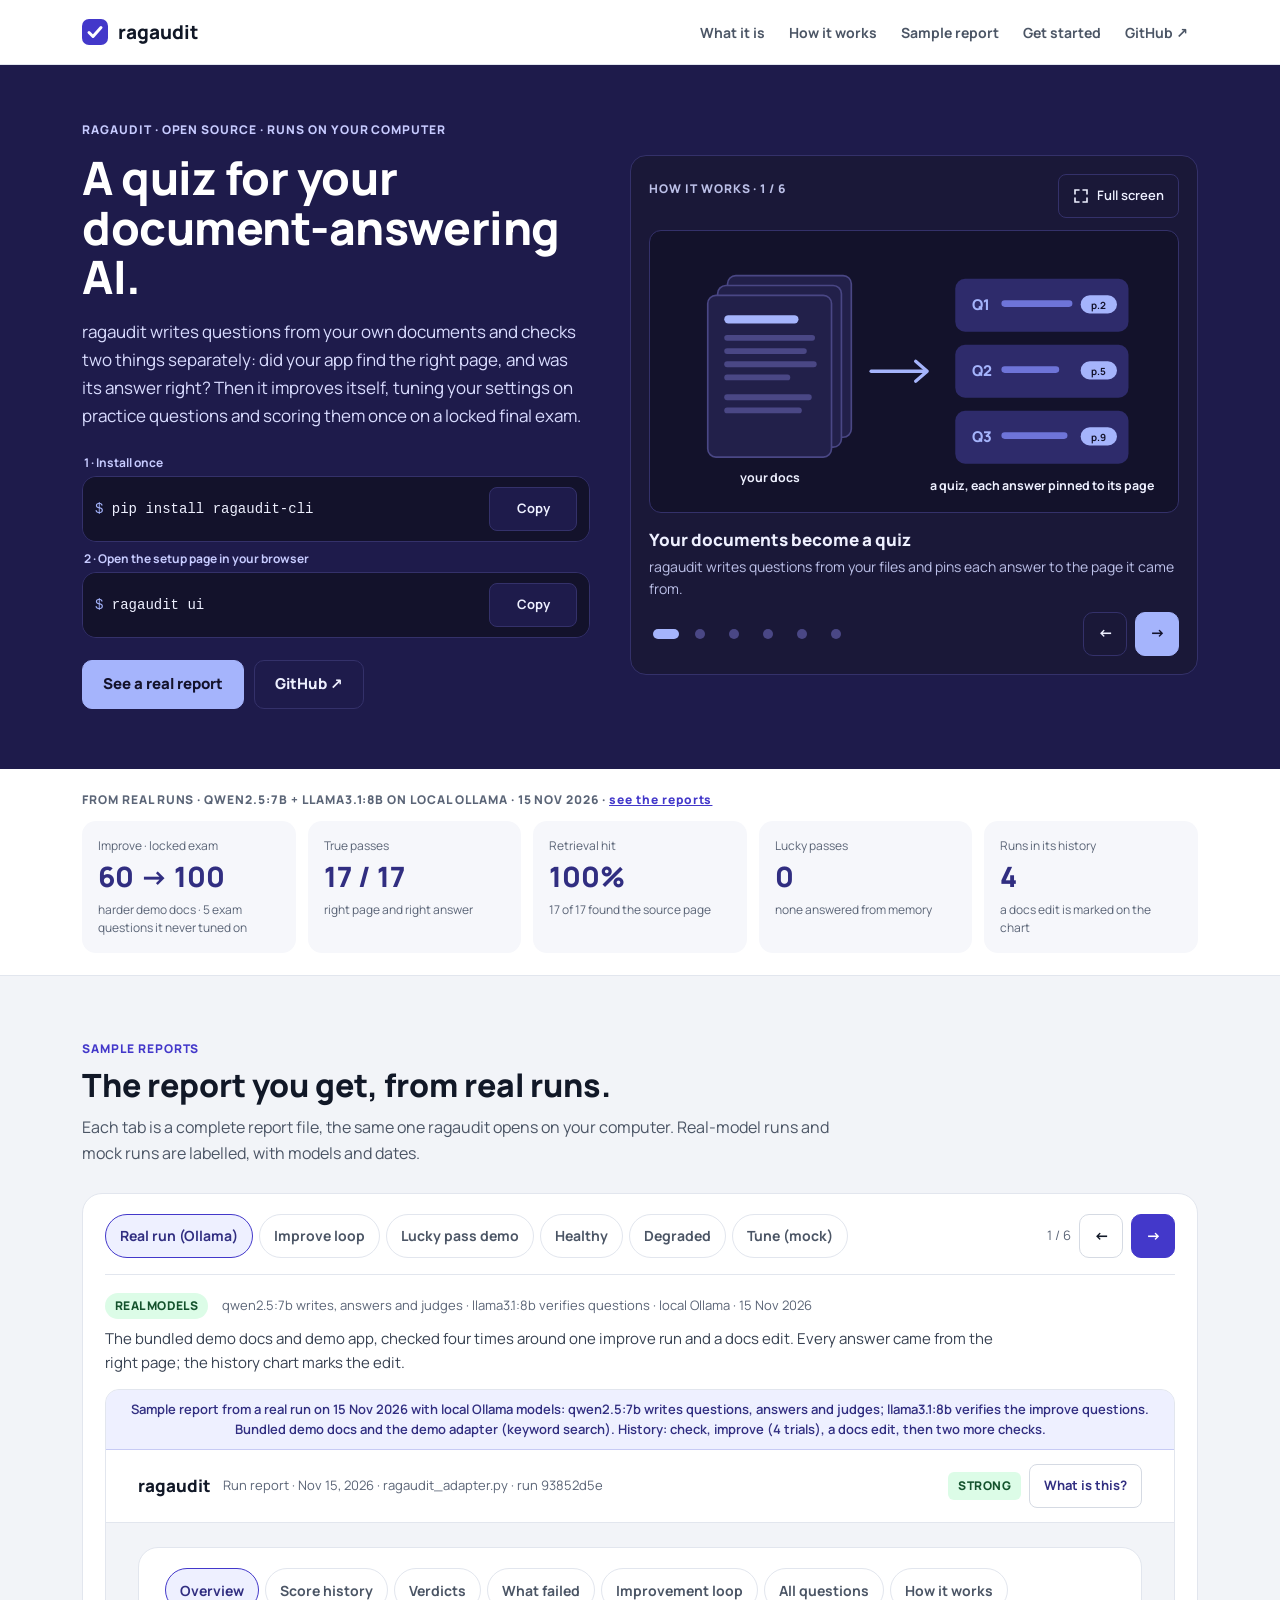
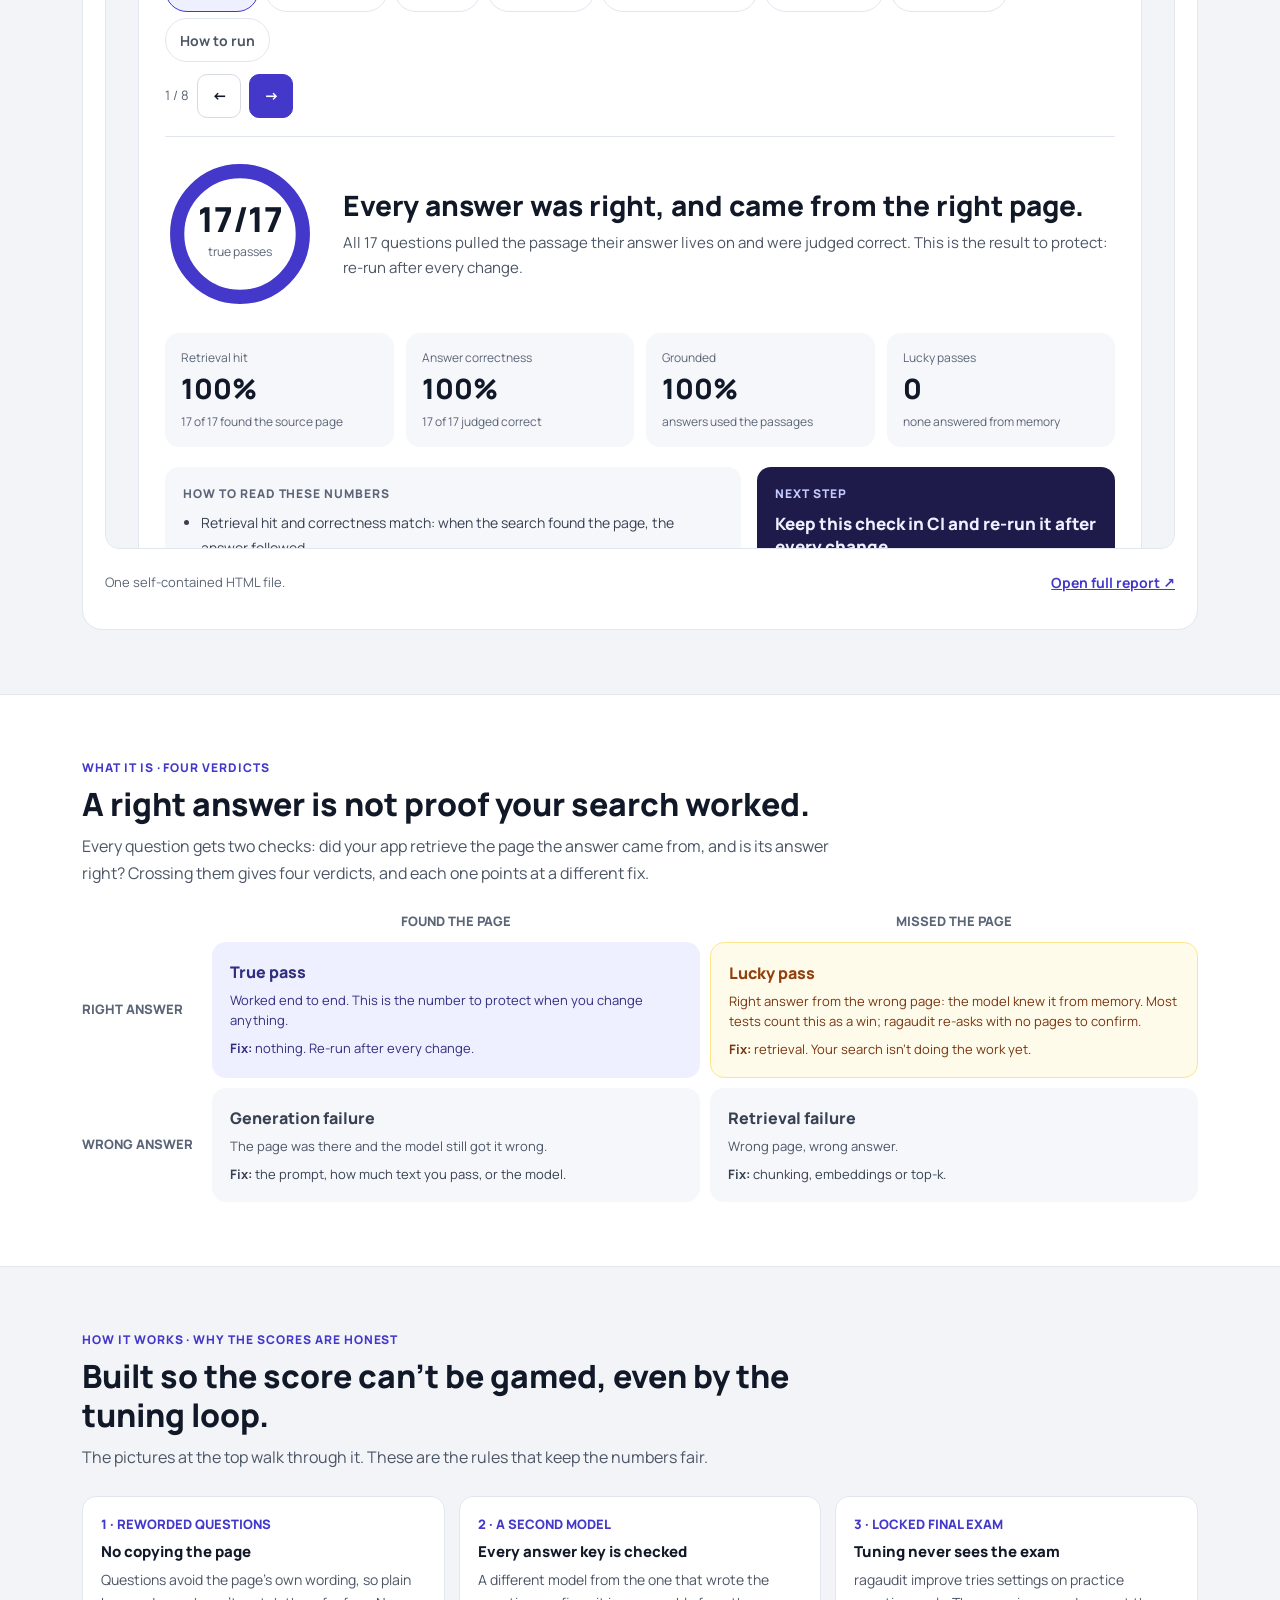
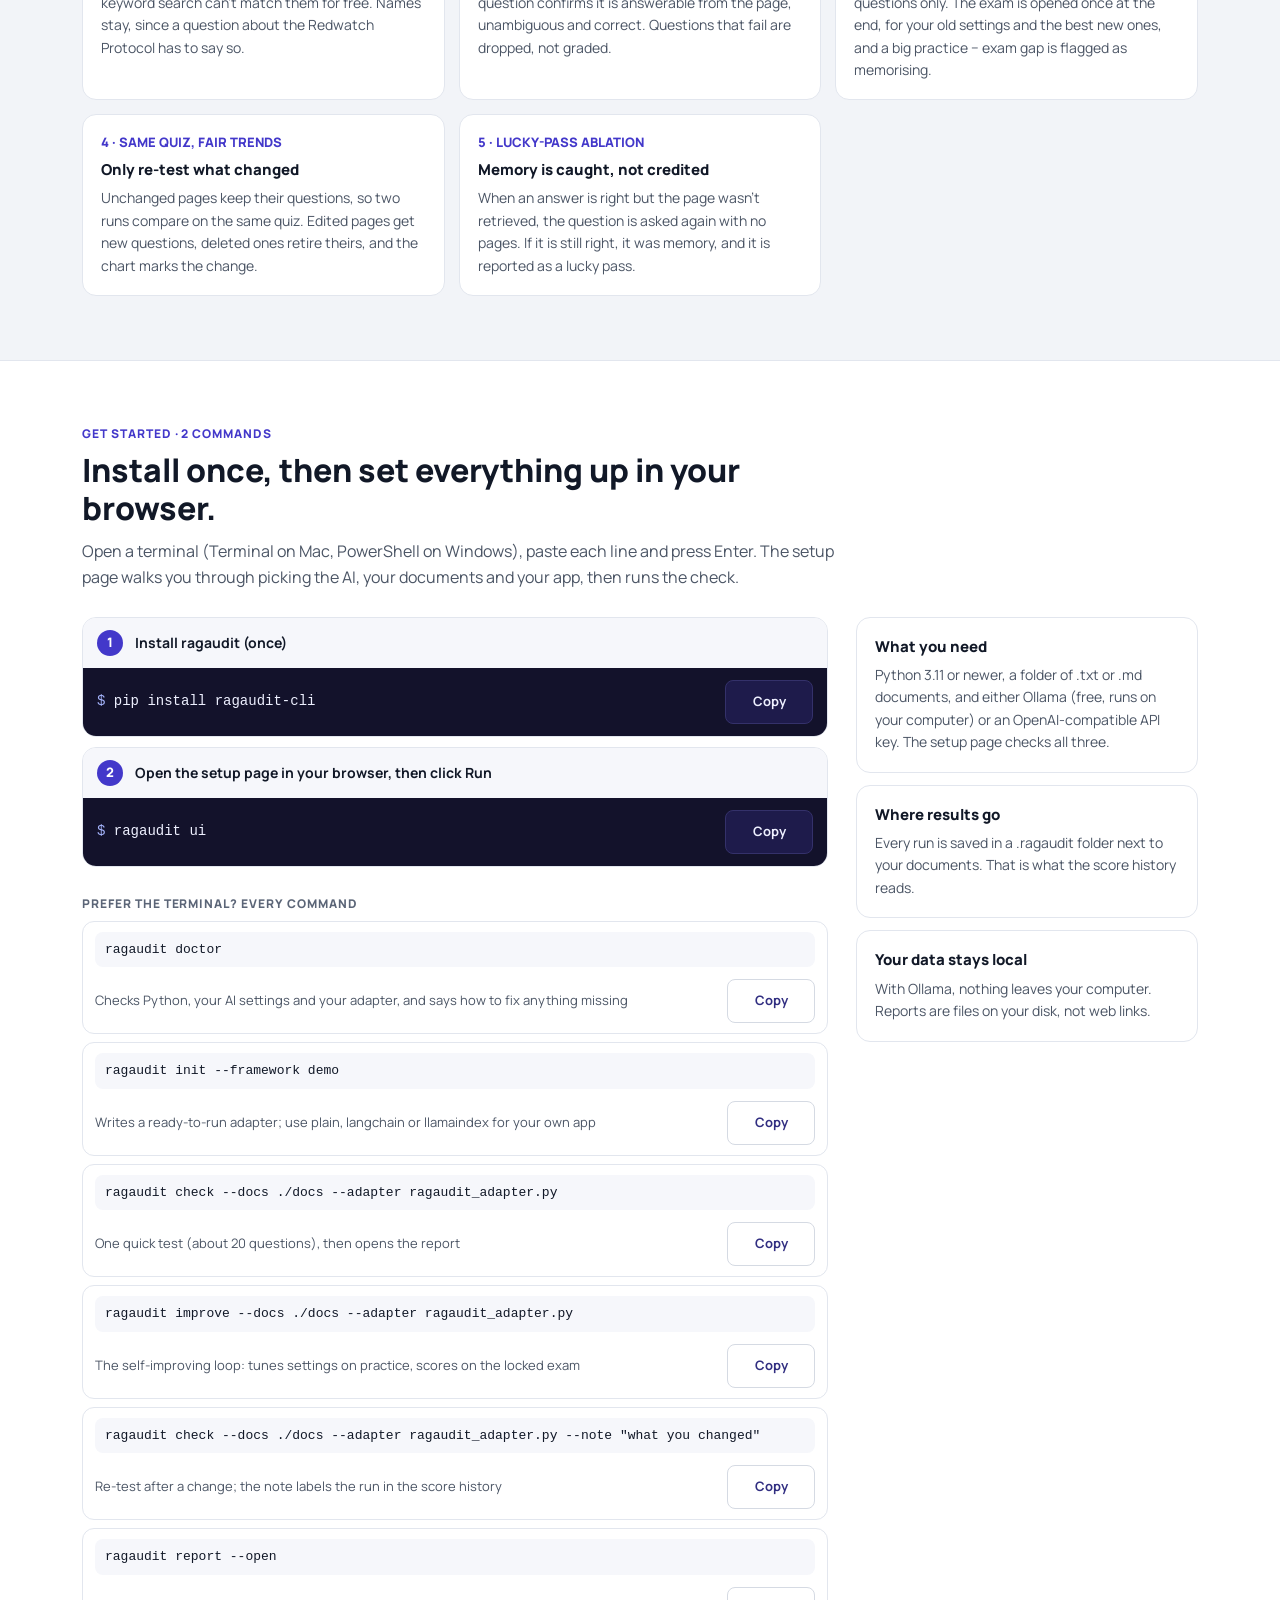
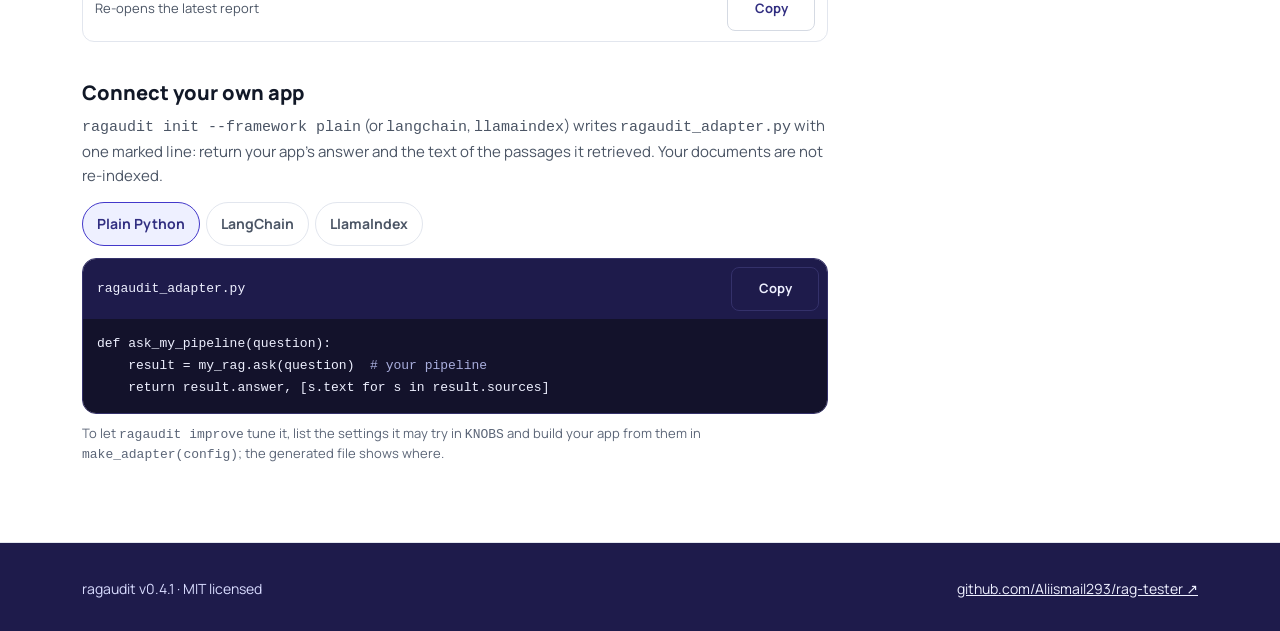
==== commit a9c38eca: "Site: improve-loop sample and before/after stat; release 0.4.1 docs/sample-report-improve.html is th" ====
--- a/docs/index.html
+++ b/docs/index.html
@@ -225,8 +225,9 @@
 
   <section class="strip" aria-labelledby="strip-label">
     <div class="wrap">
-      <div class="strip-label" id="strip-label">FROM A REAL RUN · QWEN2.5:7B + LLAMA3.1:8B ON LOCAL OLLAMA · 15 NOV 2026 · <a href="sample-report.html">open the report ↗</a></div>
+      <div class="strip-label" id="strip-label">FROM REAL RUNS · QWEN2.5:7B + LLAMA3.1:8B ON LOCAL OLLAMA · 15 NOV 2026 · <a href="#reports">see the reports</a></div>
       <div class="stats">
+        <div class="stat stat-wide" data-source="sample-report-improve.html" data-evidence="5-question locked exam"><div class="stat-label">Improve · locked exam</div><div class="stat-value">60 → 100</div><div class="stat-note">harder demo docs · 5 exam questions it never tuned on</div></div>
         <div class="stat" data-source="sample-report.html" data-evidence="17 of 17 judged correct"><div class="stat-label">True passes</div><div class="stat-value">17 / 17</div><div class="stat-note">right page and right answer</div></div>
         <div class="stat" data-source="sample-report.html" data-evidence="17 of 17 found the source page"><div class="stat-label">Retrieval hit</div><div class="stat-value">100%</div><div class="stat-note">17 of 17 found the source page</div></div>
         <div class="stat" data-source="sample-report.html" data-evidence="none answered from memory"><div class="stat-label">Lucky passes</div><div class="stat-value">0</div><div class="stat-note">none answered from memory</div></div>
@@ -247,13 +248,14 @@
         <div class="viewer-bar">
           <div class="tabs" role="tablist" aria-label="Sample reports">
             <button type="button" class="tab" role="tab" id="st-real" aria-controls="sp-real" aria-selected="true" tabindex="0">Real run (Ollama)</button>
+            <button type="button" class="tab" role="tab" id="st-improve" aria-controls="sp-improve" aria-selected="false" tabindex="-1">Improve loop</button>
             <button type="button" class="tab" role="tab" id="st-lucky" aria-controls="sp-lucky" aria-selected="false" tabindex="-1">Lucky pass demo</button>
             <button type="button" class="tab" role="tab" id="st-healthy" aria-controls="sp-healthy" aria-selected="false" tabindex="-1">Healthy</button>
             <button type="button" class="tab" role="tab" id="st-degraded" aria-controls="sp-degraded" aria-selected="false" tabindex="-1">Degraded</button>
             <button type="button" class="tab" role="tab" id="st-tune" aria-controls="sp-tune" aria-selected="false" tabindex="-1">Tune (mock)</button>
           </div>
           <div class="tab-nav">
-            <span class="tab-pos" data-tab-pos>1 / 5</span>
+            <span class="tab-pos" data-tab-pos>1 / 6</span>
             <button type="button" class="btn btn-arrow" data-tab-prev aria-label="Previous sample report">←</button>
             <button type="button" class="btn btn-arrow btn-primary" data-tab-next aria-label="Next sample report">→</button>
           </div>
@@ -264,6 +266,12 @@
           <p class="viewer-desc">The bundled demo docs and demo app, checked four times around one improve run and a docs edit. Every answer came from the right page; the history chart marks the edit.</p>
           <iframe class="frame" src="sample-report.html" title="Sample report: real run on Ollama" loading="lazy"></iframe>
           <div class="viewer-foot"><span>One self-contained HTML file.</span><a class="ext" href="sample-report.html">Open full report ↗</a></div>
+        </div>
+        <div class="viewer-panel" role="tabpanel" id="sp-improve" aria-labelledby="st-improve" hidden>
+          <div class="viewer-meta"><span class="kind kind-real">REAL MODELS</span><span class="viewer-source">qwen2.5:7b writes, answers and judges · llama3.1:8b verifies questions · local Ollama · 15 Nov 2026</span></div>
+          <p class="viewer-desc">The harder demo docs, full of look-alike pages, with <code>ragaudit improve --budget-calls 400</code>. Tuned on 16 practice questions, then scored once on 5 locked exam questions: 60 → 100, with no gap between practice and exam.</p>
+          <iframe class="frame" src="sample-report-improve.html" title="Sample report: improve loop on Ollama" loading="lazy"></iframe>
+          <div class="viewer-foot"><span>One self-contained HTML file.</span><a class="ext" href="sample-report-improve.html">Open full report ↗</a></div>
         </div>
         <div class="viewer-panel" role="tabpanel" id="sp-lucky" aria-labelledby="st-lucky" hidden>
           <div class="viewer-meta"><span class="kind kind-demo">DEMO APP · REAL JUDGE</span><span class="viewer-source">gpt-4o-mini via the OpenAI API · 17 Sep 2026 · re-rendered with the current report</span></div>
@@ -420,7 +428,7 @@
 
 <footer class="site-foot">
   <div class="wrap">
-    <span>ragaudit <span data-version>v0.4.0</span> · MIT licensed</span>
+    <span>ragaudit <span data-version>v0.4.1</span> · MIT licensed</span>
     <a href="https://github.com/Aliismail293/rag-tester">github.com/Aliismail293/rag-tester ↗</a>
   </div>
 </footer>
--- a/docs/assets/site.css
+++ b/docs/assets/site.css
@@ -119,6 +119,7 @@
   .hero-copy, .hero-art, .start-main, .start-side { flex-basis: 100%; }
   .cards { grid-template-columns: minmax(0, 1fr); }
   .strip .stats { grid-template-columns: repeat(2, minmax(0, 1fr)); }
+  .strip .stat-wide { grid-column: 1 / -1; }
   .band { padding: 44px 0; }
   .section-head h2 { font-size: 26px; }
   .viewer { padding: 14px 12px 18px; border-radius: 16px; }
